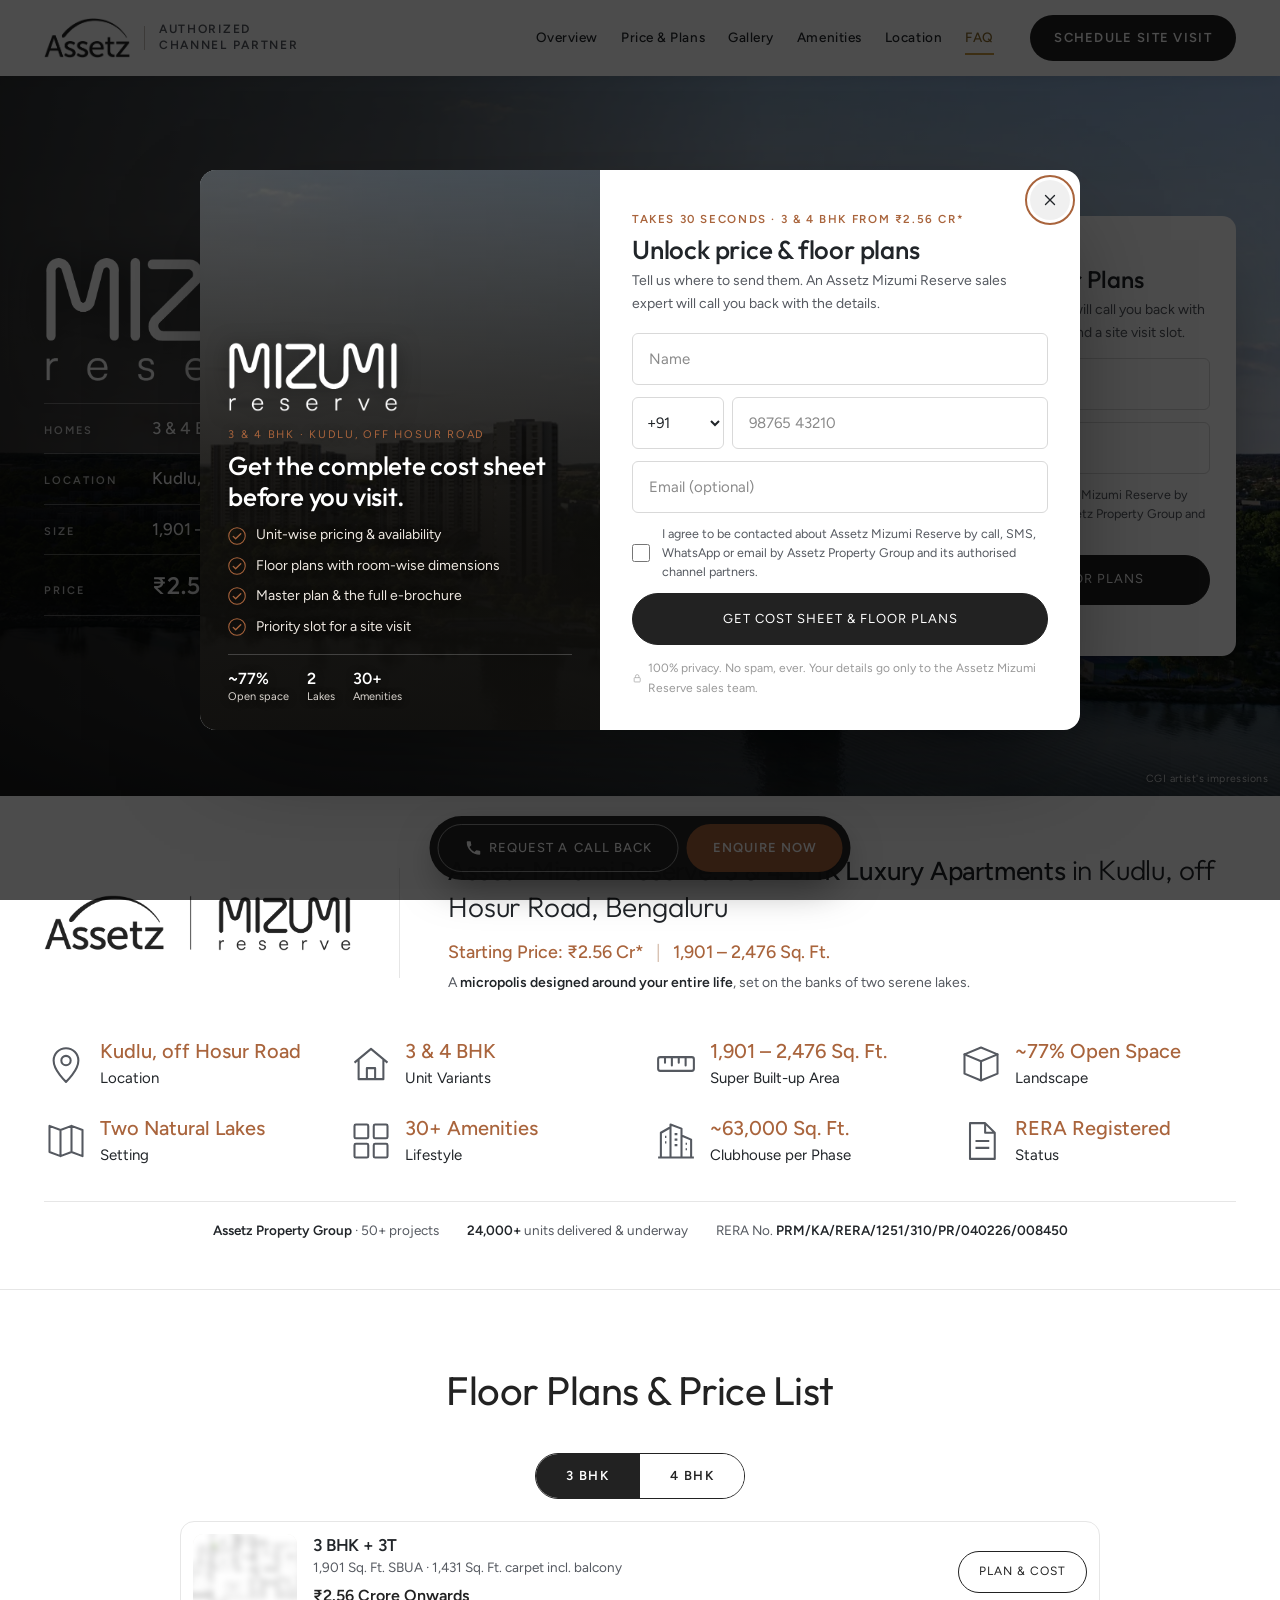
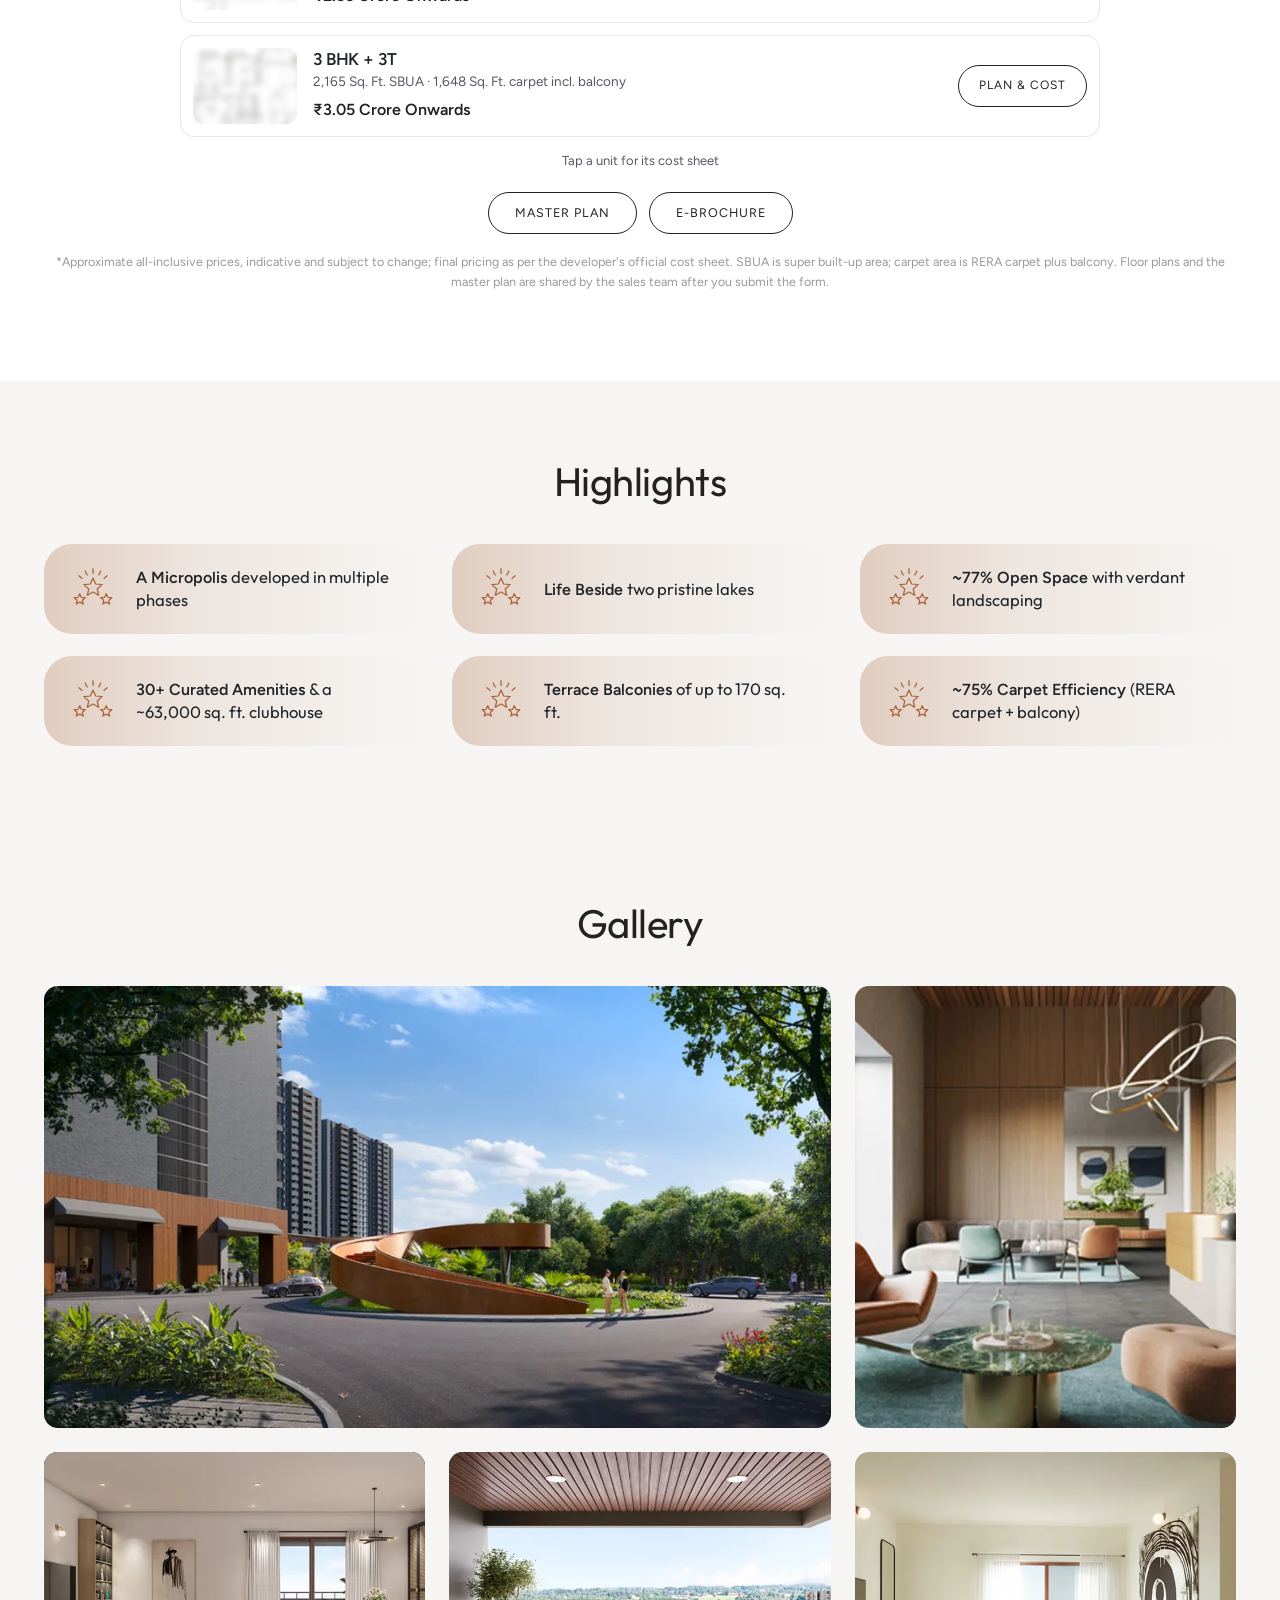
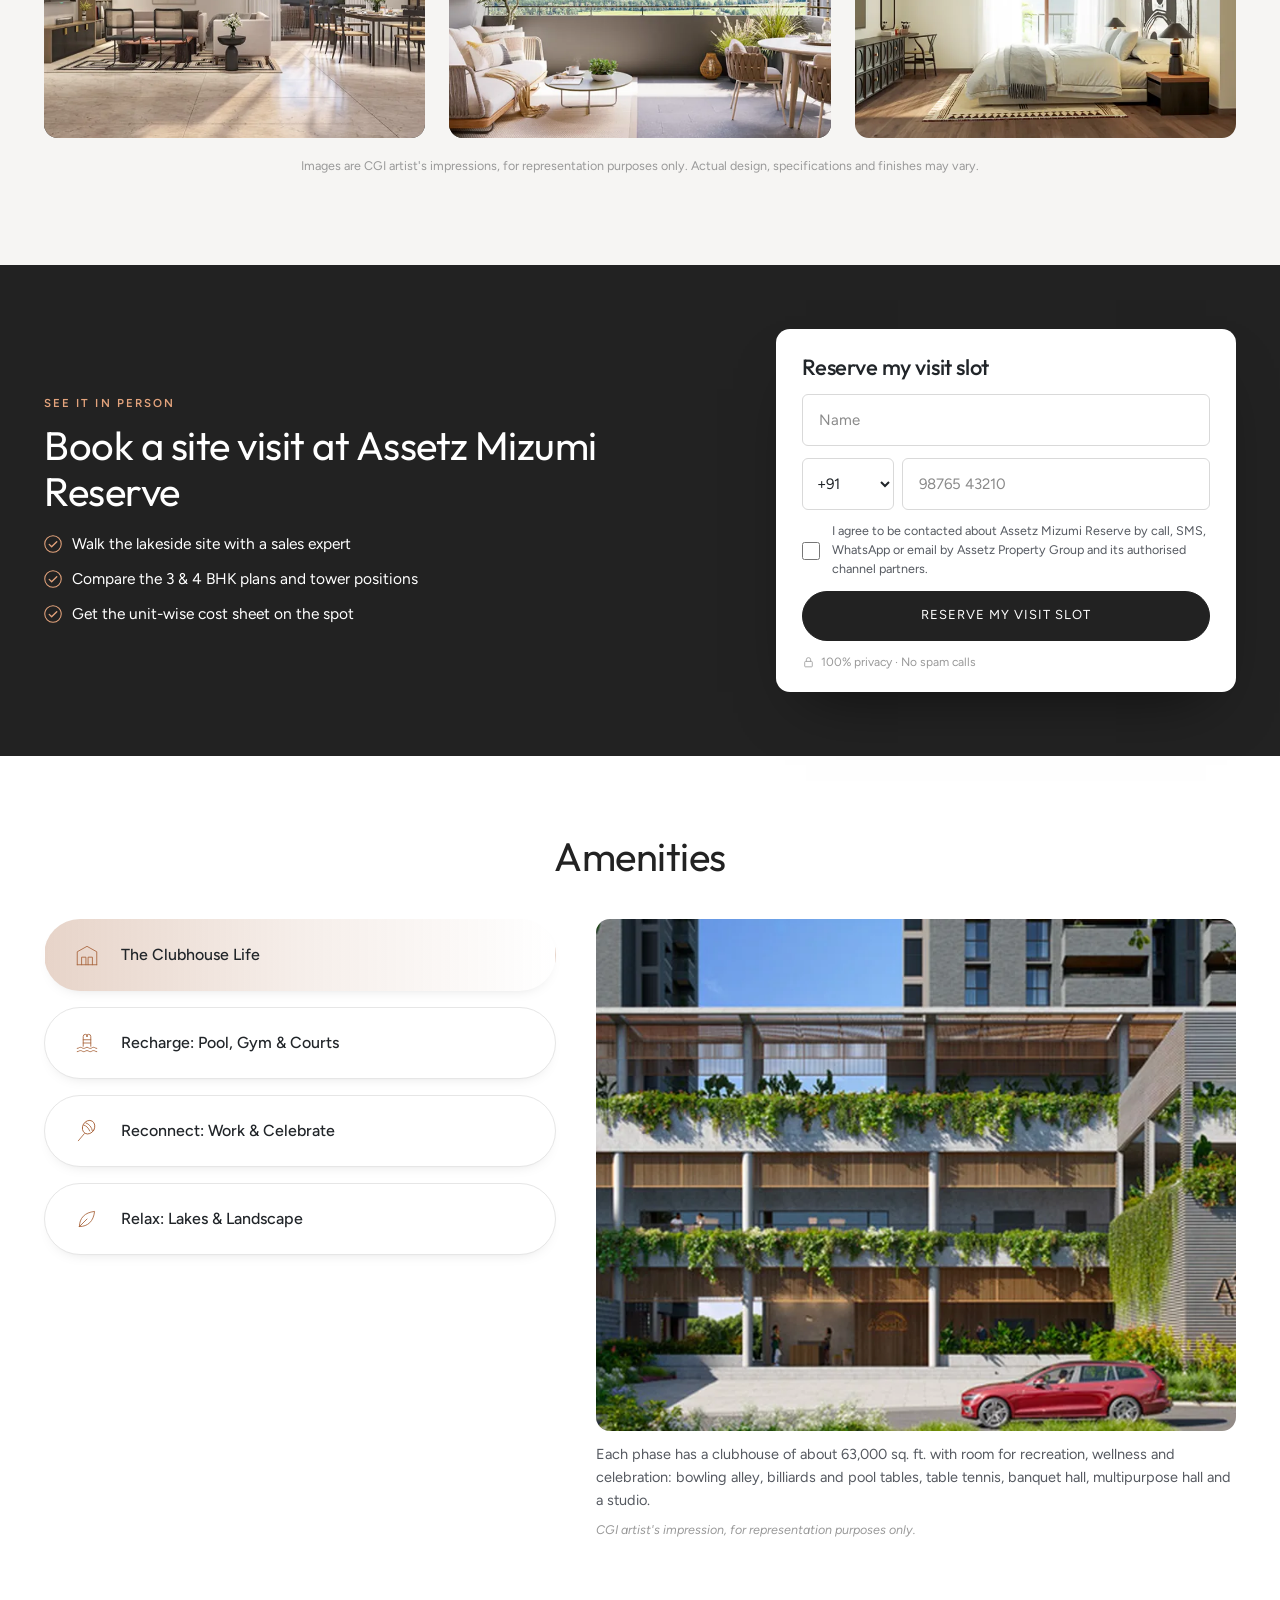
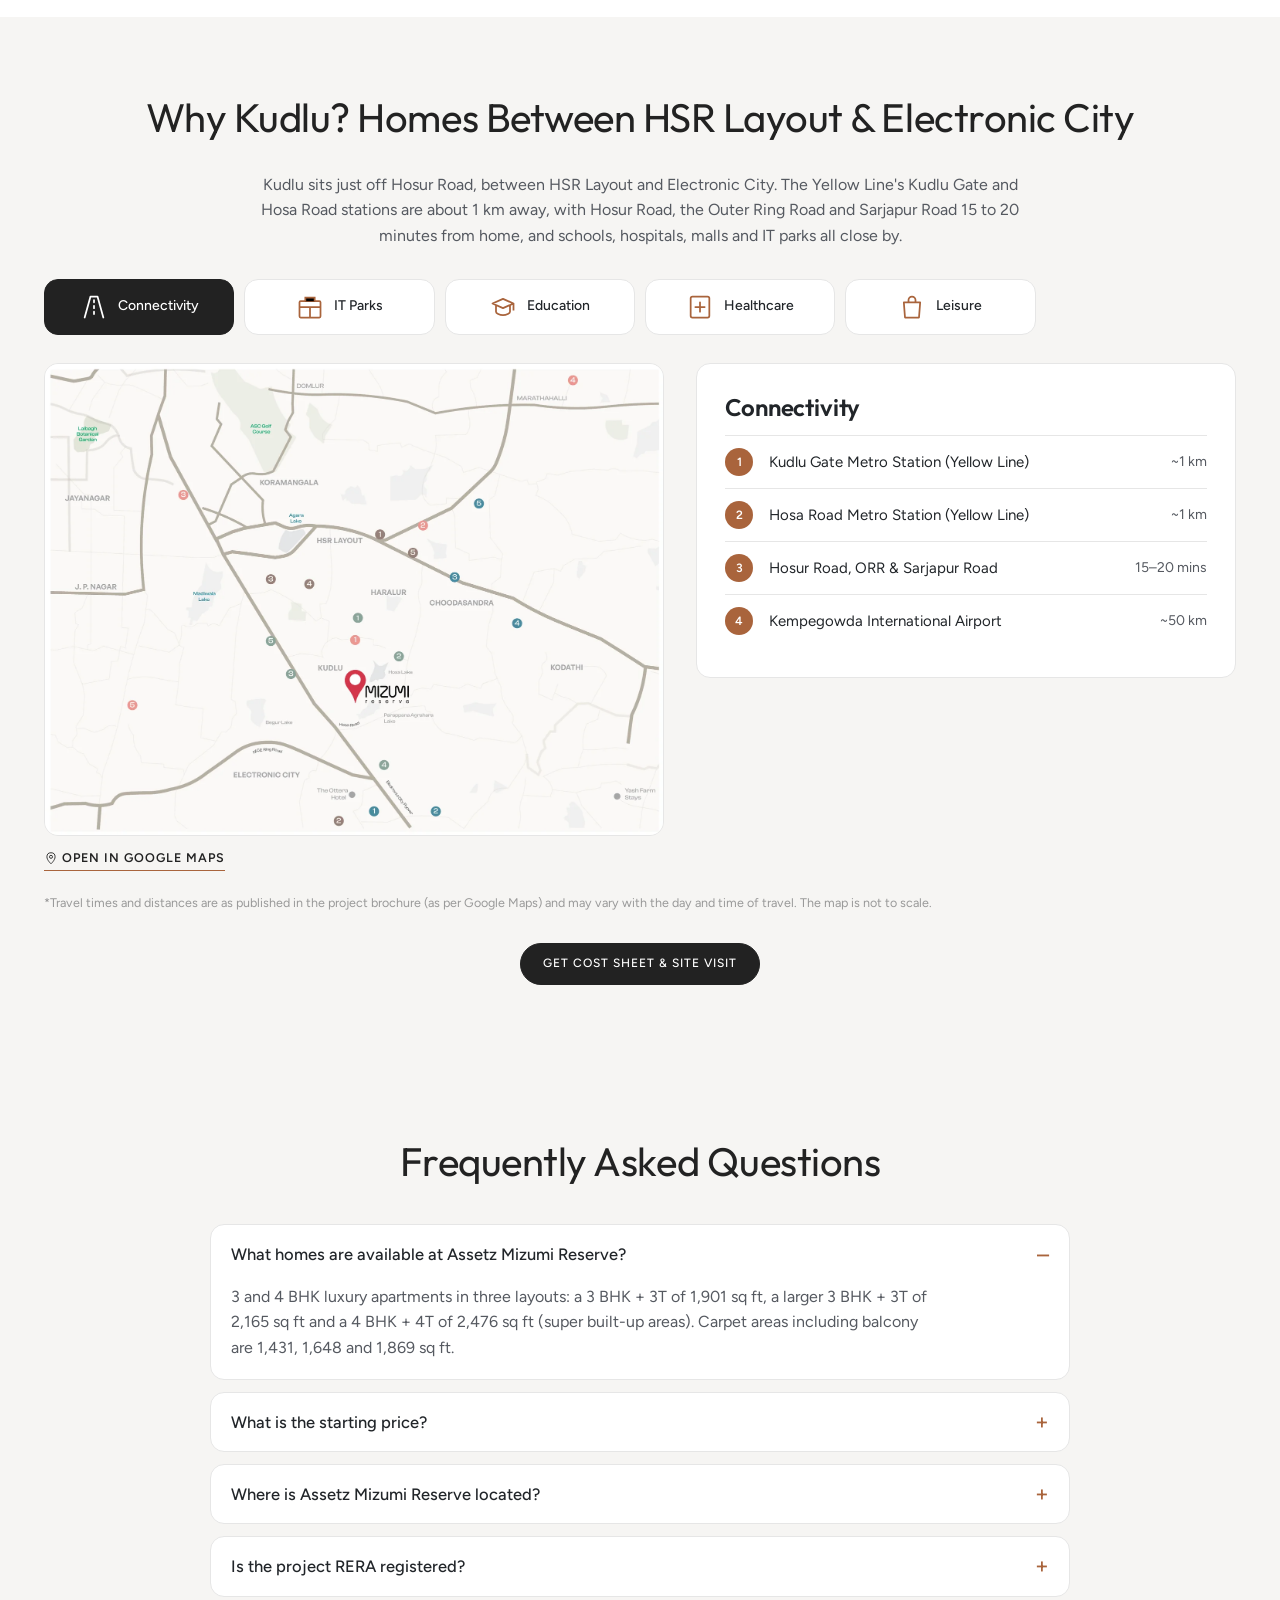
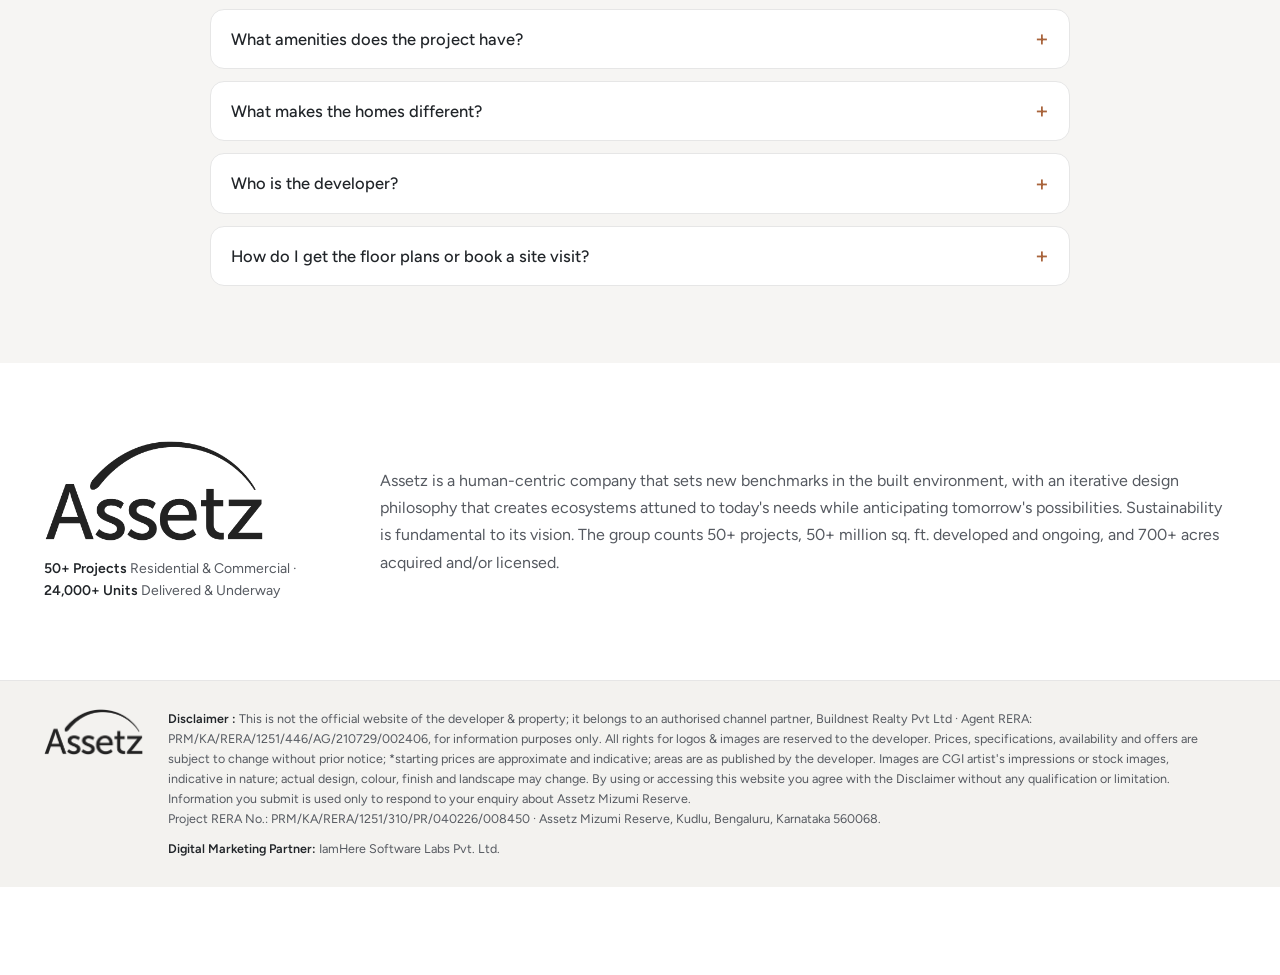
==== index.html @ db81866d "Remove WhatsApp from the sticky bar, keep the floating button Co-Authored-By: Claude Fable 5.2 <nore" ====
<!DOCTYPE html>
<html lang="en-IN">
<head>
<meta charset="utf-8">
<meta name="viewport" content="width=device-width, initial-scale=1">
<title>Assetz Mizumi Reserve - Landing page</title>
<meta name="description" content="Assetz Mizumi Reserve: 3 and 4 BHK luxury apartments (1,901 – 2,476 sq ft) in Kudlu, off Hosur Road, Bengaluru. About 77% open space beside two lakes, 30+ amenities. From ₹2.56 Cr*. RERA registered.">
<meta name="theme-color" content="#222222">
<link rel="icon" type="image/png" sizes="32x32" href="assets/img/favicon-32x32.png">
<link rel="apple-touch-icon" sizes="180x180" href="assets/img/apple-touch-icon.png">
<meta property="og:type" content="website">
<meta property="og:title" content="Assetz Mizumi Reserve, Kudlu — 3 &amp; 4 BHK Luxury Apartments">
<meta property="og:description" content="The Have-It-All Habitat: a micropolis beside two lakes in Kudlu, off Hosur Road, by Assetz. 3 &amp; 4 BHK from ₹2.56 Cr*. RERA registered.">
<meta property="og:image" content="assets/img/hero-1.webp">
<meta name="twitter:card" content="summary_large_image">

<link rel="preconnect" href="https://fonts.googleapis.com">
<link rel="preconnect" href="https://fonts.gstatic.com" crossorigin>
<link href="https://fonts.googleapis.com/css2?family=Outfit:wght@300;400;500;600&family=Figtree:wght@300;400;500;600&display=swap" rel="stylesheet">
<link rel="preload" as="image" href="assets/img/hero-1.webp">
<link rel="preload" as="image" href="assets/img/mizumi-logo-light.webp">
<link rel="stylesheet" href="assets/css/styles.css?v=2">

<script src="assets/js/config.js"></script>
<script>
  window.dataLayer = window.dataLayer || [];
  (function (id) {
    if (!id) return;
    (function(w,d,s,l,i){w[l]=w[l]||[];w[l].push({'gtm.start':new Date().getTime(),event:'gtm.js'});var f=d.getElementsByTagName(s)[0],j=d.createElement(s),dl=l!='dataLayer'?'&l='+l:'';j.async=true;j.src='https://www.googletagmanager.com/gtm.js?id='+i+dl;f.parentNode.insertBefore(j,f);})(window,document,'script','dataLayer',id);
  })(window.MZ_CONFIG && window.MZ_CONFIG.gtmId);
</script>

<script type="application/ld+json">
{
  "@context": "https://schema.org",
  "@type": "Residence",
  "name": "Assetz Mizumi Reserve",
  "description": "3 and 4 BHK luxury apartments by Assetz Property Group beside two lakes in Kudlu, off Hosur Road, Bengaluru.",
  "address": {"@type": "PostalAddress", "streetAddress": "Kudlu", "addressLocality": "Bengaluru", "addressRegion": "Karnataka", "postalCode": "560068", "addressCountry": "IN"}
}
</script>
<script type="application/ld+json">
{"@context": "https://schema.org", "@type": "FAQPage", "mainEntity": [{"@type": "Question", "name": "What homes are available at Assetz Mizumi Reserve?", "acceptedAnswer": {"@type": "Answer", "text": "3 and 4 BHK luxury apartments in three layouts: a 3 BHK + 3T of 1,901 sq ft, a larger 3 BHK + 3T of 2,165 sq ft and a 4 BHK + 4T of 2,476 sq ft (super built-up areas). Carpet areas including balcony are 1,431, 1,648 and 1,869 sq ft."}}, {"@type": "Question", "name": "What is the starting price?", "acceptedAnswer": {"@type": "Answer", "text": "Approximate all-inclusive prices start at ₹2.56 Cr* for the 1,901 sq ft 3 BHK, ₹3.05 Cr* for the 2,165 sq ft 3 BHK and ₹3.57 Cr* for the 2,476 sq ft 4 BHK. Prices are indicative; ask for the cost sheet for the exact cost of a unit."}}, {"@type": "Question", "name": "Where is Assetz Mizumi Reserve located?", "acceptedAnswer": {"@type": "Answer", "text": "In Kudlu, off Hosur Road, Bengaluru 560068. The Kudlu Gate and Hosa Road stations on the Yellow Line are about 1 km away, and Hosur Road, the Outer Ring Road and Sarjapur Road are 15 to 20 minutes from the project."}}, {"@type": "Question", "name": "Is the project RERA registered?", "acceptedAnswer": {"@type": "Answer", "text": "Yes. The RERA registration number is PRM/KA/RERA/1251/310/PR/040226/008450."}}, {"@type": "Question", "name": "What amenities does the project have?", "acceptedAnswer": {"@type": "Answer", "text": "30+ curated amenities, with a clubhouse of about 63,000 sq ft in each phase. They include a swimming pool and kids' pool, gym, yoga room, badminton, squash, tennis, padel and pickleball courts, box cricket, a bowling alley, banquet hall, amphitheatre, work stations, a crèche and a pets' park."}}, {"@type": "Question", "name": "What makes the homes different?", "acceptedAnswer": {"@type": "Answer", "text": "About 75% carpet area efficiency (RERA carpet plus balcony), terrace balconies of up to 170 sq ft, walk-in and tucked-in wardrobes, and a domestic help room with its own entry in the 4 BHK. About 77% of the site is open space, beside two natural lakes."}}, {"@type": "Question", "name": "Who is the developer?", "acceptedAnswer": {"@type": "Answer", "text": "Assetz Property Group, with 50+ residential and commercial projects, 50+ million sq ft developed and ongoing, and 24,000+ units delivered and underway."}}, {"@type": "Question", "name": "How do I get the floor plans or book a site visit?", "acceptedAnswer": {"@type": "Answer", "text": "Submit the form on this page. The sales team will call you back, share the floor plans and cost sheet, and fix a site visit slot that suits you."}}]}
</script>
</head>
<body>
<svg class="sprite" width="0" height="0" aria-hidden="true" focusable="false">
  <symbol id="i-pin" viewBox="0 0 24 24"><path d="M12 22s7-6.4 7-12a7 7 0 1 0-14 0c0 5.6 7 12 7 12z" fill="none" stroke="currentColor" stroke-width="1.5"/><circle cx="12" cy="10" r="2.6" fill="none" stroke="currentColor" stroke-width="1.5"/></symbol>
  <symbol id="i-phone" viewBox="0 0 24 24"><path fill="currentColor" d="M6.6 10.8a15.1 15.1 0 0 0 6.6 6.6l2.2-2.2c.3-.3.7-.4 1-.2 1.1.4 2.3.6 3.6.6.6 0 1 .4 1 1V20c0 .6-.4 1-1 1A17 17 0 0 1 3 4c0-.6.4-1 1-1h3.5c.6 0 1 .4 1 1 0 1.3.2 2.5.6 3.6.1.3 0 .7-.2 1z"/></symbol>
  <symbol id="i-wa" viewBox="0 0 24 24"><path fill="currentColor" d="M12 2a10 10 0 0 0-8.6 15.1L2 22l5-1.3A10 10 0 1 0 12 2zm0 18.2c-1.6 0-3.1-.4-4.4-1.2l-.3-.2-3 .8.8-2.9-.2-.3A8.2 8.2 0 1 1 12 20.2zm4.5-6.1c-.2-.1-1.5-.7-1.7-.8-.2-.1-.4-.1-.6.1l-.8 1c-.1.2-.3.2-.5.1a6.7 6.7 0 0 1-3.3-2.9c-.3-.4.2-.4.7-1.4.1-.2 0-.3 0-.5l-.8-1.8c-.2-.5-.4-.4-.6-.4h-.5c-.2 0-.5.1-.7.3-.2.3-.9.9-.9 2.2s.9 2.5 1 2.7c.1.2 1.8 2.8 4.4 3.9 1.6.7 2.3.8 3.1.6.5-.1 1.5-.6 1.7-1.2.2-.6.2-1.1.2-1.2-.1-.1-.3-.2-.5-.3z"/></symbol>
  <symbol id="i-lock" viewBox="0 0 24 24"><rect x="5" y="10" width="14" height="10" rx="1.5" fill="none" stroke="currentColor" stroke-width="1.5"/><path d="M8 10V7a4 4 0 0 1 8 0v3" fill="none" stroke="currentColor" stroke-width="1.5"/></symbol>
  <symbol id="i-check" viewBox="0 0 24 24"><circle cx="12" cy="12" r="11" fill="none" stroke="currentColor" stroke-width="1.4"/><path d="M7 12.5l3.2 3.2L17 9" fill="none" stroke="currentColor" stroke-width="1.8" stroke-linecap="round" stroke-linejoin="round"/></symbol>
  <symbol id="i-close" viewBox="0 0 24 24"><path d="M6 6l12 12M18 6L6 18" stroke="currentColor" stroke-width="1.8" stroke-linecap="round"/></symbol>
  <symbol id="i-school" viewBox="0 0 24 24"><path d="M3 9l9-4 9 4-9 4z M6 11v5c0 1.5 3 3 6 3s6-1.5 6-3v-5M21 9v6" fill="none" stroke="currentColor" stroke-width="1.5" stroke-linejoin="round"/></symbol>
  <symbol id="i-hospital" viewBox="0 0 24 24"><rect x="4" y="3" width="16" height="18" rx="1.5" fill="none" stroke="currentColor" stroke-width="1.5"/><path d="M12 8v8M8 12h8" stroke="currentColor" stroke-width="1.5" stroke-linecap="round"/></symbol>
  <symbol id="i-office" viewBox="0 0 24 24"><rect x="3" y="7" width="18" height="14" rx="1" fill="none" stroke="currentColor" stroke-width="1.5"/><path d="M8 7V4h8v3M3 12h18M12 12v9" stroke="currentColor" stroke-width="1.5"/></symbol>
  <symbol id="i-leisure" viewBox="0 0 24 24"><path d="M4 20c0-6 3.6-10 8-10s8 4 8 10M12 10V4M9 4h6" fill="none" stroke="currentColor" stroke-width="1.5" stroke-linecap="round" stroke-linejoin="round"/><path d="M4 20h16" stroke="currentColor" stroke-width="1.5" stroke-linecap="round"/></symbol>
  <symbol id="i-bag" viewBox="0 0 24 24"><path d="M5 8h14l-1 13H6z M9 8V6a3 3 0 0 1 6 0v2" fill="none" stroke="currentColor" stroke-width="1.5" stroke-linejoin="round"/></symbol>
  <symbol id="i-road" viewBox="0 0 24 24"><path d="M4 21L9 3h6l5 18M12 6v2M12 11v2M12 16v2" fill="none" stroke="currentColor" stroke-width="1.5" stroke-linecap="round" stroke-linejoin="round"/></symbol>
  <symbol id="i-stars" viewBox="0 0 64 64"><g fill="none" stroke="currentColor" stroke-width="1.6" stroke-linejoin="round" stroke-linecap="round"><path d="M32 18l3.4 7.6 8.3.8-6.3 5.5 1.9 8.1L32 35.8 24.7 40l1.9-8.1-6.3-5.5 8.3-.8z"/><path d="M15 38l2.1 4.6 5 .5-3.8 3.3 1.1 4.9L15 48.8l-4.4 2.5 1.1-4.9-3.8-3.3 5-.5zM49 38l2.1 4.6 5 .5-3.8 3.3 1.1 4.9L49 48.8l-4.4 2.5 1.1-4.9-3.8-3.3 5-.5z"/><path d="M32 6v6M22 9l2.5 5M42 9l-2.5 5M14 15l4 3.5M50 15l-4 3.5"/></g></symbol>
  <!-- key fact icons -->
  <symbol id="f-pin" viewBox="0 0 32 32"><g fill="none" stroke="currentColor" stroke-width="1.5" stroke-linejoin="round"><path d="M16 29s9-8.2 9-15.5a9 9 0 0 0-18 0C7 20.8 16 29 16 29z"/><circle cx="16" cy="13.5" r="3.4"/></g></symbol>
  <symbol id="f-area" viewBox="0 0 32 32"><g fill="none" stroke="currentColor" stroke-width="1.5" stroke-linecap="round" stroke-linejoin="round"><path d="M4 9l12-5 12 5-12 5z"/><path d="M4 9v14l12 5 12-5V9M16 14v14"/></g></symbol>
  <symbol id="f-units" viewBox="0 0 32 32"><g fill="none" stroke="currentColor" stroke-width="1.5" stroke-linejoin="round"><rect x="4" y="4" width="10" height="10" rx="1"/><rect x="18" y="4" width="10" height="10" rx="1"/><rect x="4" y="18" width="10" height="10" rx="1"/><rect x="18" y="18" width="10" height="10" rx="1"/></g></symbol>
  <symbol id="f-tower" viewBox="0 0 32 32"><g fill="none" stroke="currentColor" stroke-width="1.5" stroke-linejoin="round"><path d="M5 28V10l7-4v22M12 28V4l8 3v21M20 28V12l7 3v13M3 28h26"/><path d="M15 11h2M15 15h2M15 19h2M8 13h1M8 17h1M23 18h1M23 22h1"/></g></symbol>
  <symbol id="f-floors" viewBox="0 0 32 32"><g fill="none" stroke="currentColor" stroke-width="1.5" stroke-linejoin="round"><path d="M4 24l12 5 12-5M4 17l12 5 12-5M4 10l12-5 12 5-12 5z"/></g></symbol>
  <symbol id="f-home" viewBox="0 0 32 32"><g fill="none" stroke="currentColor" stroke-width="1.5" stroke-linejoin="round"><path d="M4 15L16 5l12 10M7 13v14h18V13"/><path d="M13 27v-8h6v8"/></g></symbol>
  <symbol id="f-crane" viewBox="0 0 32 32"><g fill="none" stroke="currentColor" stroke-width="1.5" stroke-linejoin="round" stroke-linecap="round"><path d="M9 29V5M5 29h10M9 5h19M9 9l4-4M28 5v6M26 11h4v4h-4z"/><path d="M9 13l4-4M9 17l4-4"/></g></symbol>
  <symbol id="f-key" viewBox="0 0 32 32"><g fill="none" stroke="currentColor" stroke-width="1.5" stroke-linejoin="round" stroke-linecap="round"><circle cx="11" cy="12" r="6"/><path d="M15.5 16.5L28 29M22 23l3-3M25 26l3-3"/></g></symbol>
  <symbol id="f-ruler" viewBox="0 0 32 32"><g fill="none" stroke="currentColor" stroke-width="1.5" stroke-linejoin="round" stroke-linecap="round"><rect x="3" y="11" width="26" height="10" rx="1.5"/><path d="M8 11v4M13 11v6M18 11v4M23 11v6"/></g></symbol>
  <symbol id="f-cal" viewBox="0 0 32 32"><g fill="none" stroke="currentColor" stroke-width="1.5" stroke-linejoin="round"><rect x="4" y="7" width="24" height="21" rx="2"/><path d="M4 13h24M10 4v6M22 4v6"/></g></symbol>
  <symbol id="f-doc" viewBox="0 0 32 32"><g fill="none" stroke="currentColor" stroke-width="1.5" stroke-linejoin="round"><path d="M8 3h11l7 7v19H8z M19 3v7h7"/><path d="M12 16h10M12 21h10"/></g></symbol>
  <symbol id="f-plan" viewBox="0 0 32 32"><g fill="none" stroke="currentColor" stroke-width="1.5" stroke-linejoin="round" stroke-linecap="round"><path d="M4 5l8 3 8-3 8 3v19l-8-3-8 3-8-3z M12 8v19M20 5v19"/></g></symbol>
  <!-- amenity icons -->
  <symbol id="a-pool" viewBox="0 0 48 48"><g fill="none" stroke="currentColor" stroke-width="1.6" stroke-linecap="round"><path d="M17 30V12a4 4 0 0 1 8 0M31 30V12a4 4 0 0 0-8 0M17 18h14M17 24h14"/><path d="M6 34c3 0 3-2 6-2s3 2 6 2 3-2 6-2 3 2 6 2 3-2 6-2 3 2 6 2M6 40c3 0 3-2 6-2s3 2 6 2 3-2 6-2 3 2 6 2 3-2 6-2 3 2 6 2"/></g></symbol>
  <symbol id="a-sport" viewBox="0 0 48 48"><g fill="none" stroke="currentColor" stroke-width="1.6" stroke-linecap="round"><ellipse cx="27" cy="17" rx="11" ry="13" transform="rotate(30 27 17)"/><path d="M19 29L8 42M22 9c6 2 11 8 12 15M18 13c4 1 9 5 11 11"/></g></symbol>
  <symbol id="a-club" viewBox="0 0 48 48"><g fill="none" stroke="currentColor" stroke-width="1.6" stroke-linecap="round" stroke-linejoin="round"><path d="M6 42V18l18-10 18 10v24M6 42h36M14 42V28h8v14M26 42V28h8v14"/></g></symbol>
  <symbol id="a-leaf" viewBox="0 0 48 48"><g fill="none" stroke="currentColor" stroke-width="1.6" stroke-linecap="round" stroke-linejoin="round"><path d="M10 38c0-16 10-26 28-28-2 18-12 28-28 28zm0 0l14-14"/></g></symbol>
  <symbol id="a-kids" viewBox="0 0 48 48"><g fill="none" stroke="currentColor" stroke-width="1.6" stroke-linecap="round" stroke-linejoin="round"><path d="M8 42l6-28h20l6 28M14 14l20 28M34 14L14 42"/><path d="M4 42h40"/></g></symbol>
</svg>
<a class="skip" href="#main">Skip to content</a>

<!-- ============ HEADER ============ -->
<header class="site-header" id="top">
  <div class="wrap header-inner">
    <a class="brand brand-lockup" href="#top" aria-label="Assetz, authorised channel partner, back to top">
      <img class="brand-logo" src="assets/img/assetz-logo.webp" width="794" height="369" alt="Assetz">
      <span class="brand-sep" aria-hidden="true"></span>
      <span class="brand-cp">Authorized<br>Channel Partner</span>
    </a>
    <nav class="site-nav" id="site-nav" aria-label="Page sections">
      <a href="#intro">Overview</a>
      <a href="#pricing">Price &amp; Plans</a>
      <a href="#gallery">Gallery</a>
      <a href="#amenities">Amenities</a>
      <a href="#location">Location</a>
      <a href="#faq">FAQ</a>
    </nav>
    <button class="nav-toggle" type="button" aria-controls="site-nav" aria-expanded="false" aria-label="Open menu"><span></span><span></span><span></span></button>
    <a class="phone-pill js-phone js-needs-phone" href="#" data-cta="header_call" hidden>
      <span class="flag" aria-hidden="true"><i></i><i></i><i></i></span>
      <span>+91 <span class="js-phone-text"></span></span>
    </a>
    <button class="hdr-visit js-open-enquiry" type="button" data-cta="header_site_visit" data-intent="site_visit"><span class="hv-long">Schedule Site Visit</span><span class="hv-short">Book Visit</span></button>
  </div>
</header>

<main id="main">

<!-- ============ BANNER ============ -->
<section class="banner hero" id="hero" aria-label="Assetz Mizumi Reserve">
  <img class="hero-slide" src="assets/img/hero-1.webp" srcset="assets/img/hero-1-900.webp 900w, assets/img/hero-1.webp 1590w" sizes="100vw" width="1590" height="894" alt="Towers of Assetz Mizumi Reserve across the lake, artist's impression" fetchpriority="high">
  <img class="hero-slide" src="assets/img/hero-2.webp" srcset="assets/img/hero-2-900.webp 900w, assets/img/hero-2.webp 1224w" sizes="100vw" width="1224" height="689" alt="Aerial view of the Mizumi Reserve micropolis beside the lakes, artist's impression" loading="lazy">
  <img class="hero-slide" src="assets/img/hero-3.webp" srcset="assets/img/hero-3-900.webp 900w, assets/img/hero-3.webp 1009w" sizes="100vw" width="1009" height="567" alt="Mizumi Reserve towers above the landscaped lakefront, artist's impression" loading="lazy">
  <p class="hero-rep">CGI artist's impressions</p>
  <div class="hero-shade" aria-hidden="true"></div>
  <div class="wrap hero-grid">
    <div class="hero-copy"><div class="hero-mark hero-lockup"><img class="ss-logo ss-logo-hero" src="assets/img/mizumi-logo-light.webp" width="876" height="363" alt="Mizumi Reserve"></div>
      <dl class="ho-rows"><div><dt>Homes</dt><dd>3 &amp; 4 BHK luxury apartments</dd></div><div><dt>Location</dt><dd>Kudlu, off Hosur Road</dd></div><div><dt>Size</dt><dd>1,901 – 2,476 sq. ft.</dd></div><div class="ho-rows-price"><dt>Price</dt><dd>₹2.56 Cr* onwards</dd></div></dl>
    </div>
    <div class="hero-form">
      <p class="hf-tag">Takes 30 seconds</p>
      <p class="form-title">Get Cost Sheet &amp; Floor Plans</p>
      <p class="form-lede">Share your details and a sales expert will call you back with the unit-wise cost sheet, floor plans and a site visit slot.</p>
      <div class="js-form-slot" data-form-id="hero" data-submit-label="Get Cost Sheet &amp; Floor Plans"></div>
      <p class="assure"><svg aria-hidden="true" width="13" height="13"><use href="#i-lock"/></svg> 100% privacy · No spam calls</p>
    </div>
  </div>
</section>

<!-- ============ INTRO + KEY FACTS ============ -->
<section class="intro-band" id="intro" aria-labelledby="hero-title">
  <div class="wrap">
    <div class="intro-top">
      <div class="intro-logo"><img class="ss-logo ss-logo-intro" src="assets/img/mizumi-lockup.webp" width="900" height="165" alt="Assetz Mizumi Reserve logo"></div>
      <div class="intro-text">
        <h1 id="hero-title">Assetz Mizumi Reserve: 3 &amp; 4 BHK Luxury Apartments <em>in Kudlu, off Hosur Road, Bengaluru</em></h1>
        <p class="intro-price">Starting Price: ₹2.56 Cr* <i aria-hidden="true">|</i> 1,901 – 2,476 Sq. Ft.</p>
        <p class="intro-aka">A <strong>micropolis designed around your entire life</strong>, set on the banks of two serene lakes.</p>
      </div>
    </div>
    <ul class="kf-grid">
      <li><svg aria-hidden="true" width="44" height="44"><use href="#f-pin"/></svg><div><strong>Kudlu, off Hosur Road</strong><span>Location</span></div></li>
      <li><svg aria-hidden="true" width="44" height="44"><use href="#f-home"/></svg><div><strong>3 &amp; 4 BHK</strong><span>Unit Variants</span></div></li>
      <li><svg aria-hidden="true" width="44" height="44"><use href="#f-ruler"/></svg><div><strong>1,901 – 2,476 Sq. Ft.</strong><span>Super Built-up Area</span></div></li>
      <li><svg aria-hidden="true" width="44" height="44"><use href="#f-area"/></svg><div><strong>~77% Open Space</strong><span>Landscape</span></div></li>
      <li><svg aria-hidden="true" width="44" height="44"><use href="#f-plan"/></svg><div><strong>Two Natural Lakes</strong><span>Setting</span></div></li>
      <li><svg aria-hidden="true" width="44" height="44"><use href="#f-units"/></svg><div><strong>30+ Amenities</strong><span>Lifestyle</span></div></li>
      <li><svg aria-hidden="true" width="44" height="44"><use href="#f-tower"/></svg><div><strong>~63,000 Sq. Ft.</strong><span>Clubhouse per Phase</span></div></li>
      <li><svg aria-hidden="true" width="44" height="44"><use href="#f-doc"/></svg><div><strong>RERA Registered</strong><span>Status</span></div></li>
    </ul>
    <p class="ss-trust"><span><strong>Assetz Property Group</strong> · 50+ projects</span><span><strong>24,000+</strong> units delivered &amp; underway</span><span>RERA No. <strong>PRM/KA/RERA/1251/310/PR/040226/008450</strong></span></p>
  </div>
</section>

<!-- ============ FLOOR PLANS & PRICE LIST ============ -->
<section class="section pricing" id="pricing" aria-labelledby="pricing-title">
  <div class="wrap">
    <h2 id="pricing-title" class="display center">Floor Plans &amp; Price List</h2>
    <div class="seg" role="tablist" aria-label="Configuration">
      <button class="seg-tab is-active" type="button" role="tab" aria-selected="true" aria-controls="cfg-3bhk" id="tab-3bhk" data-cta="pricing_tab_3bhk">3 BHK</button>
      <button class="seg-tab" type="button" role="tab" aria-selected="false" aria-controls="cfg-4bhk" id="tab-4bhk" data-cta="pricing_tab_4bhk">4 BHK</button>
    </div>
    <div class="cr-list" id="cfg-3bhk" role="tabpanel" aria-labelledby="tab-3bhk">
        <div class="cr">
          <button class="cr-img js-open-enquiry" type="button" data-cta="pricing_3bhk_1901_img" data-intent="floor_plan" data-config="3 BHK + 3T (1,901 Sq. Ft.)" aria-label="Get the 3 BHK + 3T (1,901 Sq. Ft.) floor plan"><img src="assets/img/plan-3bhk-1901.webp" width="1600" height="1200" loading="lazy" decoding="async" alt=""></button>
          <div class="cr-txt"><h3>3 BHK + 3T</h3><p>1,901 Sq. Ft. SBUA · 1,431 Sq. Ft. carpet incl. balcony</p><p class="cr-price amt">₹2.56 Crore Onwards</p></div>
          <button class="btn-outline js-open-enquiry" type="button" data-cta="pricing_3bhk_1901" data-intent="floor_plan" data-config="3 BHK + 3T (1,901 Sq. Ft.)">Plan &amp; Cost</button>
        </div>
        <div class="cr">
          <button class="cr-img js-open-enquiry" type="button" data-cta="pricing_3bhk_2165_img" data-intent="floor_plan" data-config="3 BHK + 3T (2,165 Sq. Ft.)" aria-label="Get the 3 BHK + 3T (2,165 Sq. Ft.) floor plan"><img src="assets/img/plan-3bhk-2165.webp" width="1600" height="1200" loading="lazy" decoding="async" alt=""></button>
          <div class="cr-txt"><h3>3 BHK + 3T</h3><p>2,165 Sq. Ft. SBUA · 1,648 Sq. Ft. carpet incl. balcony</p><p class="cr-price amt">₹3.05 Crore Onwards</p></div>
          <button class="btn-outline js-open-enquiry" type="button" data-cta="pricing_3bhk_2165" data-intent="floor_plan" data-config="3 BHK + 3T (2,165 Sq. Ft.)">Plan &amp; Cost</button>
        </div>
    </div>
    <div class="cr-list" id="cfg-4bhk" role="tabpanel" aria-labelledby="tab-4bhk" hidden>
        <div class="cr">
          <button class="cr-img js-open-enquiry" type="button" data-cta="pricing_4bhk_2476_img" data-intent="floor_plan" data-config="4 BHK + 4T (2,476 Sq. Ft.)" aria-label="Get the 4 BHK + 4T (2,476 Sq. Ft.) floor plan"><img src="assets/img/plan-4bhk-2476.webp" width="1600" height="1200" loading="lazy" decoding="async" alt=""></button>
          <div class="cr-txt"><h3>4 BHK + 4T</h3><p>2,476 Sq. Ft. SBUA · 1,869 Sq. Ft. carpet incl. balcony</p><p class="cr-price amt">₹3.57 Crore Onwards</p></div>
          <button class="btn-outline js-open-enquiry" type="button" data-cta="pricing_4bhk_2476" data-intent="floor_plan" data-config="4 BHK + 4T (2,476 Sq. Ft.)">Plan &amp; Cost</button>
        </div>
    </div>
    <p class="cr-hint">Tap a unit for its cost sheet</p>
    <div class="cr-links">
      <button class="btn-outline js-open-enquiry" type="button" data-cta="pricing_master" data-intent="price">Master Plan</button>
      <button class="btn-outline js-open-enquiry" type="button" data-cta="pricing_brochure" data-intent="brochure">E-Brochure</button>
    </div>
    <p class="fineprint center">*Approximate all-inclusive prices, indicative and subject to change; final pricing as per the developer's official cost sheet. SBUA is super built-up area; carpet area is RERA carpet plus balcony. Floor plans and the master plan are shared by the sales team after you submit the form.</p>
  </div>
</section>

<!-- ============ HIGHLIGHTS ============ -->
<section class="section highlights" id="highlights" aria-labelledby="hl-title">
  <div class="wrap">
    <h2 id="hl-title" class="display center">Highlights</h2>
    <ul class="hl-grid">
      <li><svg aria-hidden="true" width="58" height="58"><use href="#i-stars"/></svg><p><strong>A Micropolis</strong> <em>developed in multiple phases</em></p></li>
      <li><svg aria-hidden="true" width="58" height="58"><use href="#i-stars"/></svg><p><strong>Life Beside</strong> <em>two pristine lakes</em></p></li>
      <li><svg aria-hidden="true" width="58" height="58"><use href="#i-stars"/></svg><p><strong>~77% Open Space</strong> <em>with verdant landscaping</em></p></li>
      <li><svg aria-hidden="true" width="58" height="58"><use href="#i-stars"/></svg><p><strong>30+ Curated Amenities</strong> <em>&amp; a ~63,000 sq. ft. clubhouse</em></p></li>
      <li><svg aria-hidden="true" width="58" height="58"><use href="#i-stars"/></svg><p><strong>Terrace Balconies</strong> <em>of up to 170 sq. ft.</em></p></li>
      <li><svg aria-hidden="true" width="58" height="58"><use href="#i-stars"/></svg><p><strong>~75% Carpet Efficiency</strong> <em>(RERA carpet + balcony)</em></p></li>
    </ul>
  </div>
</section>

<!-- ============ GALLERY ============ -->
<section class="section gallery-sec" id="gallery" aria-labelledby="gallery-title">
  <div class="wrap">
    <h2 id="gallery-title" class="display center">Gallery</h2>
    <div class="g-grid">
      <button class="js-lightbox" type="button" data-full="assets/img/g-entrance.webp" data-caption="Arrival court · CGI artist's impression"><img src="assets/img/g-entrance-900.webp" width="900" height="506" loading="lazy" decoding="async" alt="Arrival court and entrance of Mizumi Reserve, artist's impression"></button>
      <button class="js-lightbox" type="button" data-full="assets/img/g-lobby.webp" data-caption="Tower lobby · CGI artist's impression"><img src="assets/img/g-lobby-900.webp" width="900" height="506" loading="lazy" decoding="async" alt="Tower lobby lounge, artist's impression"></button>
      <button class="js-lightbox" type="button" data-full="assets/img/g-living.webp" data-caption="Living &amp; dining · CGI artist's impression"><img src="assets/img/g-living-900.webp" width="900" height="506" loading="lazy" decoding="async" alt="Living and dining room of an apartment, artist's impression"></button>
      <button class="js-lightbox" type="button" data-full="assets/img/g-balcony.webp" data-caption="Terrace balcony · CGI artist's impression"><img src="assets/img/g-balcony-900.webp" width="900" height="506" loading="lazy" decoding="async" alt="Terrace balcony with seating, artist's impression"></button>
      <button class="js-lightbox" type="button" data-full="assets/img/g-bedroom.webp" data-caption="Master bedroom · CGI artist's impression"><img src="assets/img/g-bedroom-900.webp" width="900" height="506" loading="lazy" decoding="async" alt="Master bedroom, artist's impression"></button>
    </div>
    <p class="fineprint center">Images are CGI artist's impressions, for representation purposes only. Actual design, specifications and finishes may vary.</p>
  </div>
</section>

<!-- ============ SITE VISIT BAND ============ -->
<section class="ss-visit" id="site-visit" aria-labelledby="visit-title">
  <div class="wrap ss-visit-grid">
    <div class="ss-visit-copy">
      <p class="ss-eyebrow">See it in person</p>
      <h2 id="visit-title" class="display">Book a site visit at Assetz Mizumi Reserve</h2>
      <ul class="ss-ticks">
        <li><svg aria-hidden="true" width="18" height="18"><use href="#i-check"/></svg>Walk the lakeside site with a sales expert</li>
        <li><svg aria-hidden="true" width="18" height="18"><use href="#i-check"/></svg>Compare the 3 &amp; 4 BHK plans and tower positions</li>
        <li><svg aria-hidden="true" width="18" height="18"><use href="#i-check"/></svg>Get the unit-wise cost sheet on the spot</li>
      </ul>
    </div>
    <div class="ss-visit-form">
      <p class="form-title">Reserve my visit slot</p>
      <div class="js-form-slot" data-form-id="visit" data-submit-label="Reserve My Visit Slot"></div>
      <p class="assure"><svg aria-hidden="true" width="13" height="13"><use href="#i-lock"/></svg> 100% privacy · No spam calls</p>
    </div>
  </div>
</section>

<!-- ============ AMENITIES ============ -->
<section class="section amenities" id="amenities" aria-labelledby="amenities-title">
  <div class="wrap">
    <h2 id="amenities-title" class="display center">Amenities</h2>
    <div class="am-split">
      <ul class="am-tabs" role="tablist" aria-label="Amenity groups">
        <li><button class="am-tab is-active" type="button" role="tab" aria-selected="true" data-target="am-club"><span class="am-ic"><svg aria-hidden="true" width="26" height="26"><use href="#a-club"/></svg></span>The Clubhouse Life</button></li>
        <li><button class="am-tab" type="button" role="tab" aria-selected="false" data-target="am-recharge"><span class="am-ic"><svg aria-hidden="true" width="26" height="26"><use href="#a-pool"/></svg></span>Recharge: Pool, Gym &amp; Courts</button></li>
        <li><button class="am-tab" type="button" role="tab" aria-selected="false" data-target="am-reconnect"><span class="am-ic"><svg aria-hidden="true" width="26" height="26"><use href="#a-sport"/></svg></span>Reconnect: Work &amp; Celebrate</button></li>
        <li><button class="am-tab" type="button" role="tab" aria-selected="false" data-target="am-relax"><span class="am-ic"><svg aria-hidden="true" width="26" height="26"><use href="#a-leaf"/></svg></span>Relax: Lakes &amp; Landscape</button></li>
      </ul>
      <div class="am-panels">
        <figure class="am-panel is-active" id="am-club" role="tabpanel"><img src="assets/img/amenity-club.webp" width="1200" height="600" loading="lazy" decoding="async" alt="Clubhouse at Mizumi Reserve, artist's impression"><figcaption>Each phase has a clubhouse of about 63,000 sq. ft. with room for recreation, wellness and celebration: bowling alley, billiards and pool tables, table tennis, banquet hall, multipurpose hall and a studio. <span class="am-rep">CGI artist's impression, for representation purposes only.</span></figcaption></figure>
        <figure class="am-panel" id="am-recharge" role="tabpanel" hidden><img src="assets/img/amenity-pool.webp" width="1200" height="600" loading="lazy" decoding="async" alt="Swimming pool deck at the clubhouse, artist's impression"><figcaption>Swimming pool and kids' pool, gym, yoga room, badminton and squash courts, tennis court, padel tennis and pickleball courts, multipurpose court and box cricket. <span class="am-rep">CGI artist's impression, for representation purposes only.</span></figcaption></figure>
        <figure class="am-panel" id="am-reconnect" role="tabpanel" hidden><img src="assets/img/amenity-community.webp" width="1200" height="600" loading="lazy" decoding="async" alt="Community plaza with cafés below the towers, artist's impression"><figcaption>Work stations, outdoor workstations and meeting rooms, a crèche, outdoor party terrace, party lawn and amphitheatre, with retail space, cafés and co-working spaces a minute from home. <span class="am-rep">CGI artist's impression, for representation purposes only.</span></figcaption></figure>
        <figure class="am-panel" id="am-relax" role="tabpanel" hidden><img src="assets/img/amenity-green.webp" width="1200" height="600" loading="lazy" decoding="async" alt="Yoga in a landscaped garden, stock image"><figcaption>About 77% open space beside two natural lakes, with a pets' park, kids' play area, seating alcoves, cards room, board games and space for a library. <span class="am-rep">Stock image, for representation purposes only.</span></figcaption></figure>
      </div>
    </div>
  </div>
</section>

<!-- ============ LOCATION ============ -->
<section class="section location" id="location" aria-labelledby="loc-title">
  <div class="wrap">
    <h2 id="loc-title" class="display center">Why Kudlu? Homes Between HSR Layout &amp; Electronic City</h2>
    <p class="loc-intro">Kudlu sits just off Hosur Road, between HSR Layout and Electronic City. The Yellow Line's Kudlu Gate and Hosa Road stations are about 1 km away, with Hosur Road, the Outer Ring Road and Sarjapur Road 15 to 20 minutes from home, and schools, hospitals, malls and IT parks all close by.</p>
    <ul class="loc-tabs" role="tablist" aria-label="Landmark categories"><li><button class="loc-tab is-active" type="button" role="tab" aria-selected="true" data-target="loc-conn"><svg aria-hidden="true" width="28" height="28"><use href="#i-road"/></svg><span>Connectivity</span></button></li><li><button class="loc-tab" type="button" role="tab" aria-selected="false" data-target="loc-it"><svg aria-hidden="true" width="28" height="28"><use href="#i-office"/></svg><span>IT Parks</span></button></li><li><button class="loc-tab" type="button" role="tab" aria-selected="false" data-target="loc-edu"><svg aria-hidden="true" width="28" height="28"><use href="#i-school"/></svg><span>Education</span></button></li><li><button class="loc-tab" type="button" role="tab" aria-selected="false" data-target="loc-health"><svg aria-hidden="true" width="28" height="28"><use href="#i-hospital"/></svg><span>Healthcare</span></button></li><li><button class="loc-tab" type="button" role="tab" aria-selected="false" data-target="loc-shop"><svg aria-hidden="true" width="28" height="28"><use href="#i-bag"/></svg><span>Leisure</span></button></li></ul>
    <div class="loc-split">
      <figure class="loc-map">
        <button class="js-lightbox" type="button" data-full="assets/img/location-map.webp" data-caption="Location map · Not to scale"><img src="assets/img/location-map.webp" width="1600" height="1219" loading="lazy" decoding="async" alt="Location map showing Mizumi Reserve in Kudlu between HSR Layout and Electronic City"></button>
        <p class="ss-maplink"><a href="https://www.google.com/maps/search/?api=1&amp;query=Assetz+Mizumi+Reserve+Kudlu+Bengaluru" target="_blank" rel="noopener" data-cta="loc_directions"><svg aria-hidden="true" width="14" height="14"><use href="#i-pin"/></svg>&nbsp;Open in Google Maps</a></p>
      </figure>
      <div class="loc-panels"><div class="loc-panel is-active" id="loc-conn" role="tabpanel"><h3>Connectivity</h3><ul class="loc-items"><li><span class="loc-no">1</span><span class="loc-name">Kudlu Gate Metro Station (Yellow Line)</span><span class="loc-time">~1 km</span></li><li><span class="loc-no">2</span><span class="loc-name">Hosa Road Metro Station (Yellow Line)</span><span class="loc-time">~1 km</span></li><li><span class="loc-no">3</span><span class="loc-name">Hosur Road, ORR &amp; Sarjapur Road</span><span class="loc-time">15–20 mins</span></li><li><span class="loc-no">4</span><span class="loc-name">Kempegowda International Airport</span><span class="loc-time">~50 km</span></li></ul></div><div class="loc-panel" id="loc-it" role="tabpanel" hidden><h3>IT Parks</h3><ul class="loc-items"><li><span class="loc-no">1</span><span class="loc-name">Infosys Limited</span><span class="loc-time">14 mins</span></li><li><span class="loc-no">2</span><span class="loc-name">Global Tech Park, Phase 3</span><span class="loc-time">14 mins</span></li><li><span class="loc-no">3</span><span class="loc-name">Wipro Corporate Office</span><span class="loc-time">18 mins</span></li><li><span class="loc-no">4</span><span class="loc-name">RGA Tech Park</span><span class="loc-time">20 mins</span></li><li><span class="loc-no">5</span><span class="loc-name">Embassy Tech Village</span><span class="loc-time">20 mins</span></li></ul></div><div class="loc-panel" id="loc-edu" role="tabpanel" hidden><h3>Education</h3><ul class="loc-items"><li><span class="loc-no">1</span><span class="loc-name">Vibgyor High School</span><span class="loc-time">7 mins</span></li><li><span class="loc-no">2</span><span class="loc-name">National Public School</span><span class="loc-time">9 mins</span></li><li><span class="loc-no">3</span><span class="loc-name">Dayananda Sagar University</span><span class="loc-time">9 mins</span></li><li><span class="loc-no">4</span><span class="loc-name">PES University, Electronic City</span><span class="loc-time">12 mins</span></li><li><span class="loc-no">5</span><span class="loc-name">JSS Public School</span><span class="loc-time">16 mins</span></li></ul></div><div class="loc-panel" id="loc-health" role="tabpanel" hidden><h3>Healthcare</h3><ul class="loc-items"><li><span class="loc-no">1</span><span class="loc-name">Manipal Hospital, Sarjapur</span><span class="loc-time">12 mins</span></li><li><span class="loc-no">2</span><span class="loc-name">Narayana Multispeciality Hospital</span><span class="loc-time">14 mins</span></li><li><span class="loc-no">3</span><span class="loc-name">Vasan Eye Care Hospital</span><span class="loc-time">14 mins</span></li><li><span class="loc-no">4</span><span class="loc-name">Nurturehood Multispeciality Hospital</span><span class="loc-time">15 mins</span></li><li><span class="loc-no">5</span><span class="loc-name">Motherhood Hospital</span><span class="loc-time">15 mins</span></li></ul></div><div class="loc-panel" id="loc-shop" role="tabpanel" hidden><h3>Leisure</h3><ul class="loc-items"><li><span class="loc-no">1</span><span class="loc-name">PNR Felicity Mall</span><span class="loc-time">6 mins</span></li><li><span class="loc-no">2</span><span class="loc-name">Centro, Soulspace Spirit</span><span class="loc-time">18 mins</span></li><li><span class="loc-no">3</span><span class="loc-name">Nexus Mall, Koramangala</span><span class="loc-time">20 mins</span></li><li><span class="loc-no">4</span><span class="loc-name">Royal Meenakshi Mall</span><span class="loc-time">24 mins</span></li><li><span class="loc-no">5</span><span class="loc-name">Brookefield Mall</span><span class="loc-time">26 mins</span></li></ul></div></div>
    </div>
    <p class="fineprint">*Travel times and distances are as published in the project brochure (as per Google Maps) and may vary with the day and time of travel. The map is not to scale.</p>
    <p class="why-cta"><button class="btn js-open-enquiry" type="button" data-cta="location_cta" data-intent="price">Get Cost Sheet &amp; Site Visit</button></p>
  </div>
</section>

<!-- ============ FAQ ============ -->
<section class="section ss-faq" id="faq" aria-labelledby="faq-title">
  <div class="wrap">
    <h2 id="faq-title" class="display center">Frequently Asked Questions</h2>
    <div class="ss-faq-list">
      <details open><summary>What homes are available at Assetz Mizumi Reserve?</summary><p>3 and 4 BHK luxury apartments in three layouts: a 3 BHK + 3T of 1,901 sq ft, a larger 3 BHK + 3T of 2,165 sq ft and a 4 BHK + 4T of 2,476 sq ft (super built-up areas). Carpet areas including balcony are 1,431, 1,648 and 1,869 sq ft.</p></details>
      <details><summary>What is the starting price?</summary><p>Approximate all-inclusive prices start at ₹2.56 Cr* for the 1,901 sq ft 3 BHK, ₹3.05 Cr* for the 2,165 sq ft 3 BHK and ₹3.57 Cr* for the 2,476 sq ft 4 BHK. Prices are indicative; ask for the cost sheet for the exact cost of a unit.</p></details>
      <details><summary>Where is Assetz Mizumi Reserve located?</summary><p>In Kudlu, off Hosur Road, Bengaluru 560068. The Kudlu Gate and Hosa Road stations on the Yellow Line are about 1 km away, and Hosur Road, the Outer Ring Road and Sarjapur Road are 15 to 20 minutes from the project.</p></details>
      <details><summary>Is the project RERA registered?</summary><p>Yes. The RERA registration number is PRM/KA/RERA/1251/310/PR/040226/008450.</p></details>
      <details><summary>What amenities does the project have?</summary><p>30+ curated amenities, with a clubhouse of about 63,000 sq ft in each phase. They include a swimming pool and kids' pool, gym, yoga room, badminton, squash, tennis, padel and pickleball courts, box cricket, a bowling alley, banquet hall, amphitheatre, work stations, a crèche and a pets' park.</p></details>
      <details><summary>What makes the homes different?</summary><p>About 75% carpet area efficiency (RERA carpet plus balcony), terrace balconies of up to 170 sq ft, walk-in and tucked-in wardrobes, and a domestic help room with its own entry in the 4 BHK. About 77% of the site is open space, beside two natural lakes.</p></details>
      <details><summary>Who is the developer?</summary><p>Assetz Property Group, with 50+ residential and commercial projects, 50+ million sq ft developed and ongoing, and 24,000+ units delivered and underway.</p></details>
      <details><summary>How do I get the floor plans or book a site visit?</summary><p>Submit the form on this page. The sales team will call you back, share the floor plans and cost sheet, and fix a site visit slot that suits you.</p></details>
    </div>
  </div>
</section>

<!-- ============ ABOUT DEVELOPER ============ -->
<section class="section about" id="about" aria-label="About Assetz">
  <div class="wrap about-grid">
    <div class="about-logo"><img class="about-plogo" src="assets/img/assetz-logo.webp" width="794" height="369" alt="Assetz" loading="lazy" decoding="async"><p><strong>50+ Projects</strong> Residential &amp; Commercial · <strong>24,000+ Units</strong> Delivered &amp; Underway</p></div>
    <div class="about-text">
      <p>Assetz is a human-centric company that sets new benchmarks in the built environment, with an iterative design philosophy that creates ecosystems attuned to today's needs while anticipating tomorrow's possibilities. Sustainability is fundamental to its vision. The group counts 50+ projects, 50+ million sq. ft. developed and ongoing, and 700+ acres acquired and/or licensed.</p>
    </div>
  </div>
</section>

</main>

<!-- ============ FOOTER ============ -->
<footer class="site-footer">
  <div class="wrap foot-grid">
    <img class="foot-mark foot-plogo" src="assets/img/assetz-logo.webp" width="794" height="369" alt="Assetz" loading="lazy" decoding="async">
    <div class="foot-text">
      <p class="disclaimer"><strong>Disclaimer :</strong> This is not the official website of the developer &amp; property; it belongs to an authorised channel partner, Buildnest Realty Pvt Ltd<span class="js-agent-rera"></span>, for information purposes only. All rights for logos &amp; images are reserved to the developer. Prices, specifications, availability and offers are subject to change without prior notice; *starting prices are approximate and indicative; areas are as published by the developer. Images are CGI artist's impressions or stock images, indicative in nature; actual design, colour, finish and landscape may change. By using or accessing this website you agree with the Disclaimer without any qualification or limitation. Information you submit is used only to respond to your enquiry about Assetz Mizumi Reserve.</p>
      <p class="disclaimer">Project RERA No.: PRM/KA/RERA/1251/310/PR/040226/008450 · Assetz Mizumi Reserve, Kudlu, Bengaluru, Karnataka 560068.</p>
      <p class="disclaimer foot-credits"><strong>Digital Marketing Partner:</strong> IamHere Software Labs Pvt. Ltd.</p>
    </div>
  </div>
</footer>

<!-- Side tab: Enquire Now -->
<button class="side-tab js-open-enquiry" type="button" data-cta="side_tab" aria-label="Enquire now"><span>Enquire Now</span></button>

<!-- Floating WhatsApp (shown only when configured) -->
<a class="wa-float js-whatsapp" href="#" target="_blank" rel="noopener" data-cta="float_whatsapp" aria-label="Chat on WhatsApp" hidden><svg aria-hidden="true" width="28" height="28"><use href="#i-wa"/></svg></a>

<!-- Sticky action bar (all devices) -->
<nav class="action-bar" aria-label="Quick actions">
  <a class="js-phone js-needs-phone" href="#" data-cta="sticky_call" hidden><svg aria-hidden="true" width="18" height="18"><use href="#i-phone"/></svg>Call Now</a>
  <button class="js-open-enquiry ab-callback js-no-phone" type="button" data-cta="sticky_callback" data-intent="callback"><svg aria-hidden="true" width="18" height="18"><use href="#i-phone"/></svg><span class="ab-long">Request a</span>Call Back</button>
  <button class="js-open-enquiry ab-enquire" type="button" data-cta="sticky_enquire" data-intent="general">Enquire Now</button>
</nav>

<!-- Enquiry popup: offer panel + form -->
<dialog class="modal" id="enquiry-modal" aria-labelledby="modal-title">
  <button class="modal-close" type="button" aria-label="Close" data-close><svg aria-hidden="true" width="18" height="18"><use href="#i-close"/></svg></button>
  <div class="modal-grid">
    <aside class="modal-offer">
      <img class="modal-photo" src="assets/img/cover-900.webp" width="900" height="506" alt="" decoding="async">
      <div class="modal-offer-inner">
        <div class="modal-lockup"><img class="ss-logo ss-logo-modal" src="assets/img/mizumi-logo-light.webp" width="876" height="363" alt="Mizumi Reserve" loading="lazy" decoding="async"></div>
        <p class="modal-eyebrow">3 &amp; 4 BHK · Kudlu, off Hosur Road</p>
        <h3>Get the complete cost sheet before you visit.</h3>
        <ul class="modal-perks">
          <li><svg aria-hidden="true" width="18" height="18"><use href="#i-check"/></svg>Unit-wise pricing &amp; availability</li>
          <li><svg aria-hidden="true" width="18" height="18"><use href="#i-check"/></svg>Floor plans with room-wise dimensions</li>
          <li><svg aria-hidden="true" width="18" height="18"><use href="#i-check"/></svg>Master plan &amp; the full e-brochure</li>
          <li><svg aria-hidden="true" width="18" height="18"><use href="#i-check"/></svg>Priority slot for a site visit</li>
        </ul>
        <ul class="modal-trust">
          <li><strong>~77%</strong>Open space</li>
          <li><strong>2</strong>Lakes</li>
          <li><strong>30+</strong>Amenities</li>
        </ul>
      </div>
    </aside>
    <div class="modal-inner">
      <p class="modal-tag">Takes 30 seconds · 3 &amp; 4 BHK from ₹2.56 Cr*</p>
      <h2 id="modal-title" class="form-title js-modal-title">Unlock price &amp; floor plans</h2>
      <p class="form-lede js-modal-lede">Tell us where to send them. An Assetz Mizumi Reserve sales expert will call you back with the details.</p>
      <div class="js-form-slot" data-form-id="modal"></div>
      <p class="assure"><svg aria-hidden="true" width="13" height="13"><use href="#i-lock"/></svg> 100% privacy. No spam, ever. Your details go only to the Assetz Mizumi Reserve sales team.</p>
    </div>
  </div>
</dialog>

<!-- Image lightbox -->
<dialog class="lightbox" id="lightbox" aria-label="Image viewer">
  <button class="modal-close" type="button" aria-label="Close" data-close><svg aria-hidden="true" width="18" height="18"><use href="#i-close"/></svg></button>
  <button class="lb-nav lb-prev" type="button" aria-label="Previous image">&#8249;</button>
  <figure><img src="" alt=""><figcaption></figcaption></figure>
  <button class="lb-nav lb-next" type="button" aria-label="Next image">&#8250;</button>
</dialog>

<template id="lead-form-tpl">
  <form class="lead-form" novalidate>
    <div class="field">
      <label for="tpl-name" class="sr-only">Name</label>
      <input id="tpl-name" name="name" type="text" autocomplete="name" required minlength="2" maxlength="80" placeholder="Name">
      <p class="err" id="tpl-name-err" aria-live="polite"></p>
    </div>
    <div class="field">
      <label for="tpl-phone" class="sr-only">Mobile number</label>
      <div class="phone-row">
        <select name="cc" aria-label="Country code">
          <option value="+91" selected>+91</option>
          <option value="+971">+971</option>
          <option value="+966">+966</option>
          <option value="+974">+974</option>
          <option value="+965">+965</option>
          <option value="+968">+968</option>
          <option value="+973">+973</option>
          <option value="+1">+1</option>
          <option value="+44">+44</option>
          <option value="+65">+65</option>
          <option value="+61">+61</option>
        </select>
        <input id="tpl-phone" name="phone" type="tel" inputmode="numeric" autocomplete="tel-national" required maxlength="15" placeholder="98765 43210">
      </div>
      <p class="err" id="tpl-phone-err" aria-live="polite"></p>
    </div>
    <div class="field">
      <label for="tpl-email" class="sr-only">Email</label>
      <input id="tpl-email" name="email" type="email" inputmode="email" autocomplete="email" maxlength="120" placeholder="Email (optional)">
      <p class="err" id="tpl-email-err" aria-live="polite"></p>
    </div>
    <div class="hp" aria-hidden="true">
      <label for="tpl-company">Company</label>
      <input id="tpl-company" name="company" type="text" tabindex="-1" autocomplete="off">
    </div>
    <label class="consent">
      <input type="checkbox" name="consent" required>
      <span class="consent-text">I agree to be contacted about Assetz Mizumi Reserve by call, SMS, WhatsApp or email by <span class="js-consent-entity"></span>.</span>
    </label>
    <p class="err" id="tpl-consent-err" aria-live="polite"></p>
    <button class="btn-outline btn-submit" type="submit">Submit</button>
    <p class="form-status" role="status" aria-live="polite"></p>
  </form>
</template>

<noscript><p class="noscript">The enquiry form needs JavaScript.</p></noscript>

<script>
/* Call buttons show only once a number is set in config.js; until then "Get a Call Back" opens the form. */
(function () {
  var has = !!(window.MZ_CONFIG && window.MZ_CONFIG.phoneE164);
  document.querySelectorAll(".js-needs-phone").forEach(function (el) { el.hidden = !has; });
  document.querySelectorAll(".js-no-phone").forEach(function (el) { el.hidden = has; });
})();
</script>
<script>
/* 3 BHK / 4 BHK tabs in the price section */
(function () {
  var tabs = document.querySelectorAll(".seg-tab");
  tabs.forEach(function (t) {
    t.addEventListener("click", function () {
      tabs.forEach(function (o) {
        var on = o === t;
        o.classList.toggle("is-active", on); o.setAttribute("aria-selected", on ? "true" : "false");
        var p = document.getElementById(o.getAttribute("aria-controls")); if (p) p.hidden = !on;
      });
    });
  });
})();
</script>
<script src="assets/js/main.js" defer></script>

<script>
/* Channel-partner agent RERA in the disclaimer, once set in config.js. */
(function () {
  var r = window.MZ_CONFIG && window.MZ_CONFIG.agentRera;
  document.querySelectorAll(".js-agent-rera").forEach(function (el) { if (r) el.textContent = " (Agent RERA: " + r + ")"; });
})();
</script>
</body>
</html>
---- assets/css/styles.css ----
/* Assetz Mizumi Reserve (Kudlu, off Hosur Road) — landing page styles, on the Niwa & Neo template.
   Brand block near the end of this file applies the brochure palette (charcoal + copper).
   Accent changed from terracotta to Prestige bronze-gold. Original template notes: */
/* Assetz Niwa & Neo — landing page styles.
   Format, fonts and colours follow the Sobha Sanctuary (dubai-sales-team.com) template:
   serif display headings (Chronicle Display → Source Serif 4), grotesque body (Ringside → Figtree),
   text #212529, grey #999, beige accent #c7a386, navy badge #064a69, dark pill buttons #222, #f9f9f9 bands. */
:root {
  --ink: #212529;
  --grey: #999999;
  --grey-2: #555960;
  --beige: #9a7440;            /* Prestige bronze-gold accent */
  --beige-soft: rgba(154, 116, 64, .30);
  --beige-faint: rgba(154, 116, 64, .16);
  --navy: #1f3a33;
  --dark: #222222;
  --band: #f9f9f9;
  --band-2: #f8f7f7;
  --white: #ffffff;
  --line: #e6e6e6;
  --serif: "Source Serif 4", "Chronicle Display", Georgia, "Times New Roman", serif;
  --sans: "Figtree", "Ringside", system-ui, -apple-system, "Segoe UI", sans-serif;
  --wrap: 1296px;
  --gutter: clamp(16px, 4vw, 44px);
  --header-h: 76px;
  --radius: 14px;
  --pill: 50px;
  color-scheme: light;
}
*, *::before, *::after { box-sizing: border-box; }
[hidden] { display: none !important; }
html { scroll-behavior: smooth; scroll-padding-top: calc(var(--header-h) + 12px); -webkit-text-size-adjust: 100%; font-synthesis-weight: none; }
body { margin: 0; font-family: var(--sans); font-weight: 400; font-size: 16px; line-height: 1.6; color: var(--ink); background: var(--white); overflow-x: hidden; }
img { max-width: 100%; height: auto; display: block; }
a { color: inherit; }
button { font: inherit; color: inherit; cursor: pointer; }
h1, h2, h3 { margin: 0; font-weight: 500; line-height: 1.15; }
p { margin: 0 0 1em; }
.sprite { position: absolute; width: 0; height: 0; overflow: hidden; }
.sr-only { position: absolute; width: 1px; height: 1px; overflow: hidden; clip: rect(0 0 0 0); }
.skip { position: absolute; left: -999px; top: 8px; background: var(--white); padding: 8px 14px; z-index: 100; }
.skip:focus { left: 8px; }
a:focus-visible, button:focus-visible, [tabindex]:focus-visible { outline: 2px solid var(--beige); outline-offset: 3px; }
.wrap { width: 100%; max-width: var(--wrap); margin: 0 auto; padding: 0 var(--gutter); }
.center { text-align: center; }
.section { padding: clamp(48px, 6vw, 80px) 0; }
.display { font-family: var(--serif); font-weight: 600; font-size: clamp(32px, 3.4vw, 40px); line-height: 1.15; color: var(--ink); margin-bottom: clamp(26px, 3.5vw, 40px); }
.fineprint { font-size: 12.5px; color: var(--grey); margin-top: 18px; line-height: 1.6; }

/* ---------- buttons (Sobha: dark pill, 12px, letter-spaced caps; outline pill 14px) ---------- */
.btn { white-space: nowrap; display: inline-flex; align-items: center; justify-content: center; gap: 8px; min-height: 42px; padding: 0 22px; border: 1px solid var(--dark); border-radius: var(--pill); background: var(--dark); color: #fff; font-size: 12px; font-weight: 500; letter-spacing: 1px; text-transform: uppercase; text-decoration: none; transition: background-color .2s, transform .2s, box-shadow .2s; }
.btn:hover { background: #000; transform: translateY(-1px); box-shadow: 0 10px 20px -12px rgba(0,0,0,.5); }
.btn[disabled] { opacity: .65; cursor: progress; }
.btn-outline { display: inline-flex; align-items: center; justify-content: center; min-height: 46px; padding: 0 26px; border: 1px solid #000; border-radius: var(--pill); background: transparent; color: #000; font-size: 14px; font-weight: 400; letter-spacing: 1px; text-transform: uppercase; transition: background-color .2s, color .2s; }
.btn-outline:hover { background: var(--dark); color: #fff; border-color: var(--dark); }

/* ---------- header (white, logo left, phone pill right) ---------- */
.site-header { position: sticky; top: 0; z-index: 40; background: var(--white); box-shadow: 0 2px 12px rgba(0,0,0,.06); }
.header-inner { height: var(--header-h); display: flex; align-items: center; justify-content: space-between; gap: 16px; }
.brand { display: inline-flex; align-items: center; min-height: 44px; }
.brand img { height: 38px; width: auto; max-width: none; }
.phone-pill { display: inline-flex; align-items: center; gap: 10px; min-height: 44px; padding: 0 18px; border: 1px solid var(--ink); border-radius: var(--pill); font-size: 16px; font-weight: 500; text-decoration: none; letter-spacing: .01em; transition: background-color .2s, color .2s; }
.phone-pill:hover { background: var(--dark); color: #fff; border-color: var(--dark); }
.flag { display: inline-flex; flex-direction: column; width: 22px; height: 15px; border-radius: 2px; overflow: hidden; box-shadow: 0 0 0 1px rgba(0,0,0,.08); }
.flag i { flex: 1; display: block; }
.flag i:nth-child(1) { background: #ff9933; } .flag i:nth-child(2) { background: #fff; } .flag i:nth-child(3) { background: #138808; }
@media (max-width: 480px) { .brand img { height: 30px; } .phone-pill { font-size: 14px; padding: 0 12px; } }

/* ---------- banner ---------- */
.banner { background: var(--dark); }
.banner > img { width: 100%; height: clamp(260px, 56vw, 720px); object-fit: cover; object-position: 50% 42%; }

/* ---------- intro + key facts ---------- */
.intro-band { background: var(--white); padding: clamp(32px, 4.5vw, 56px) 0 clamp(28px, 4vw, 48px); border-bottom: 1px solid var(--line); }
.intro-top { display: grid; gap: 22px; align-items: center; justify-items: center; text-align: center; }
.intro-logo img { width: 190px; height: auto; }
.intro-text h1 { font-family: var(--sans); font-weight: 500; font-size: clamp(22px, 2.2vw, 26px); line-height: 1.3; color: var(--ink); }
.intro-text h1 em { font-family: var(--serif); font-style: italic; font-weight: 300; font-size: 1.08em; color: var(--ink); }
.intro-price { margin: 12px 0 0; font-size: clamp(15px, 1.4vw, 18px); font-weight: 500; color: var(--beige); }
.intro-price i { font-style: normal; margin: 0 8px; color: #dccaa8; }
@media (min-width: 900px) {
  .intro-top { grid-template-columns: auto auto 1fr; gap: 0; text-align: left; justify-items: stretch; }
  .intro-top::before { content: ""; grid-column: 2; grid-row: 1; width: 1px; height: 110px; background: var(--line); margin: 0 48px; }
  .intro-logo { grid-column: 1; grid-row: 1; justify-self: center; }
  .intro-text { grid-column: 3; grid-row: 1; }
}
.kf-grid { list-style: none; margin: clamp(28px, 4vw, 44px) 0 0; padding: 0; display: grid; grid-template-columns: repeat(2, minmax(0, 1fr)); gap: 22px 16px; }
.kf-grid li { display: flex; align-items: center; gap: 12px; min-width: 0; }
.kf-grid svg { flex: 0 0 auto; width: 36px; height: 36px; color: var(--grey-2); }
.kf-grid strong { display: block; font-weight: 500; font-size: 16px; line-height: 1.25; color: var(--beige); }
.kf-grid span { display: block; margin-top: 2px; font-size: 13.5px; color: var(--ink); }
@media (min-width: 900px) {
  .kf-grid { grid-template-columns: repeat(4, 1fr); gap: 26px 28px; }
  .kf-grid svg { width: 44px; height: 44px; }
  .kf-grid strong { font-size: 20px; }
  .kf-grid span { font-size: 15px; }
}

/* ---------- highlights (beige gradient pills, radius 28px) ---------- */
.highlights { background: var(--band); }
.hl-grid { list-style: none; margin: 0; padding: 0; display: grid; grid-template-columns: 1fr; gap: 16px; }
.hl-grid li { display: flex; align-items: center; gap: 18px; min-height: 90px; padding: 18px 24px; border-radius: 28px; background: linear-gradient(90deg, var(--beige-soft) 0%, var(--beige-faint) 41%, rgba(185,104,78,0) 100%); }
.hl-grid svg { flex: 0 0 auto; width: 50px; height: 50px; color: var(--beige); }
.hl-grid p { margin: 0; font-size: 16px; line-height: 1.35; color: var(--ink); }
.hl-grid strong { font-weight: 600; }
.hl-grid em { font-family: var(--serif); font-style: italic; font-weight: 400; font-size: 1.04em; }
@media (min-width: 700px) { .hl-grid { grid-template-columns: repeat(2, 1fr); gap: 20px 24px; } }
@media (min-width: 1100px) { .hl-grid { grid-template-columns: repeat(3, 1fr); gap: 22px 32px; } }

/* ---------- unit cards ---------- */
.units { background: var(--white); }
.unit-grid { display: grid; grid-template-columns: 1fr; gap: 24px; }
.unit-card { background: var(--band); border-radius: var(--radius); overflow: hidden; display: flex; flex-direction: column; }
.unit-media { position: relative; aspect-ratio: 4 / 3; background: var(--dark); }
.unit-media img { width: 100%; height: 100%; object-fit: cover; }
.unit-media::after { content: ""; position: absolute; inset: 0; background: linear-gradient(0deg, rgba(0,0,0,.72) 0%, rgba(0,0,0,.1) 55%, transparent 100%); }
.unit-badge { position: absolute; top: 14px; right: 14px; z-index: 1; background: var(--navy); color: #fff; font-size: 12px; font-weight: 500; letter-spacing: .04em; text-transform: uppercase; padding: 7px 14px; border-radius: var(--pill); }
.unit-title { position: absolute; left: 0; right: 0; bottom: 0; z-index: 1; padding: 16px 18px; color: #fff; }
.unit-title h3 { font-family: var(--serif); font-weight: 600; font-size: 20px; letter-spacing: .02em; text-transform: uppercase; }
.unit-title p { margin: 4px 0 0; font-size: 15px; font-weight: 500; }
.unit-facts { list-style: none; margin: 0; padding: 18px 18px 8px; display: grid; gap: 12px; }
.unit-facts li { display: flex; align-items: center; gap: 10px; font-size: 15px; color: var(--ink); }
.unit-facts svg { flex: 0 0 auto; color: var(--ink); }
.unit-card .btn { margin: 10px 18px 20px; align-self: flex-start; }
@media (min-width: 700px) { .unit-grid { grid-template-columns: repeat(2, 1fr); } }
@media (min-width: 1000px) { .unit-grid { grid-template-columns: repeat(3, 1fr); } }

/* ---------- gallery (3 x 2 rounded grid) ---------- */
.gallery-sec { background: var(--band); }
.g-grid { display: grid; grid-template-columns: 1fr; gap: 20px; }
.g-grid button { display: block; width: 100%; padding: 0; border: 0; border-radius: var(--radius); overflow: hidden; background: var(--dark); cursor: zoom-in; }
.g-grid img { width: 100%; aspect-ratio: 4 / 3; object-fit: cover; transition: transform .7s ease; }
.g-grid button:hover img { transform: scale(1.04); }
@media (min-width: 700px) { .g-grid { grid-template-columns: repeat(2, 1fr); } }
@media (min-width: 1000px) { .g-grid { grid-template-columns: repeat(3, 1fr); gap: 24px; } }

/* ---------- amenities (tab pills left, image right) ---------- */
.amenities { background: var(--white); }
.am-split { display: grid; gap: 28px; align-items: start; }
.am-tabs { list-style: none; margin: 0; padding: 0; display: grid; gap: 16px; }
.am-tab { display: flex; align-items: center; gap: 14px; width: 100%; min-height: 72px; padding: 0 22px; border: 1px solid var(--line); border-radius: var(--pill); background: var(--white); text-align: left; font-size: 16px; font-weight: 500; color: var(--ink); box-shadow: 0 6px 16px -12px rgba(0,0,0,.25); transition: background .25s, border-color .25s; }
.am-tab:hover { border-color: var(--beige); }
.am-tab.is-active { border-color: transparent; background: linear-gradient(90deg, var(--beige-soft) 0%, var(--beige-faint) 50%, rgba(185,104,78,0) 100%), var(--white); }
.am-ic { flex: 0 0 auto; width: 40px; height: 40px; display: grid; place-items: center; color: var(--beige); }
.am-panels { position: relative; }
.am-panel { margin: 0; }
.am-panel img { width: 100%; aspect-ratio: 4 / 3; object-fit: cover; border-radius: var(--radius); }
.am-panel figcaption { margin-top: 12px; font-size: 14.5px; color: var(--grey-2); }
@media (min-width: 900px) { .am-split { grid-template-columns: 1fr 1.25fr; gap: 40px; } .am-panel img { aspect-ratio: 4 / 3.2; } }

/* ---------- floor plans & price list ---------- */
.pricing { background: var(--band); }
.fp-grid { display: grid; grid-template-columns: 1fr; gap: 32px; }
.fp-card { min-width: 0; display: flex; flex-direction: column; }
.fp-img { position: relative; display: block; width: 100%; aspect-ratio: 16 / 9.5; padding: 0; border: 0; border-radius: var(--radius); background: #f5ece8; overflow: hidden; cursor: pointer; }
.fp-img img { width: 100%; height: 100%; object-fit: cover; object-position: 50% 40%; filter: blur(5px); opacity: .85; transform: scale(1.1); transition: filter .4s; }
.fp-img:hover img { filter: blur(3px); }
.fp-pill { position: absolute; left: 50%; top: 50%; transform: translate(-50%, -50%); background: var(--beige); color: #fff; padding: 12px 26px; border-radius: var(--pill); font-size: 14px; font-weight: 400; letter-spacing: .14em; text-transform: uppercase; white-space: nowrap; }
.fp-info { margin: 22px 0 18px; padding: 0 4px; }
.fp-info div { margin-bottom: 12px; }
.fp-info dt { font-size: 14px; letter-spacing: .04em; text-transform: uppercase; color: var(--ink); }
.fp-info dd { margin: 3px 0 0; font-size: 15px; font-weight: 600; letter-spacing: .02em; text-transform: uppercase; color: var(--ink); }
.fp-card .btn-outline { margin-top: auto; width: 100%; }
@media (min-width: 700px) { .fp-grid { grid-template-columns: repeat(2, 1fr); gap: 36px 28px; } }
@media (min-width: 1000px) { .fp-grid { grid-template-columns: repeat(3, 1fr); gap: 32px; } }

/* ---------- about developer ---------- */
.about { background: var(--white); }
.about-grid { display: grid; gap: 28px; align-items: center; }
.about-logo img { width: 220px; height: auto; }
.about-logo p { margin: 16px 0 0; font-size: 14px; color: var(--grey-2); }
.about-logo strong { color: var(--ink); font-weight: 600; }
.about-text p { font-size: 16px; color: var(--grey-2); line-height: 1.7; }
.about-text p:last-child { margin-bottom: 0; }
@media (min-width: 900px) { .about-grid { grid-template-columns: 280px 1fr; gap: 56px; } }

/* ---------- enquiry section ---------- */
.contact { background: var(--white); border-top: 1px solid var(--line); }
.contact-grid { display: grid; gap: 32px; }
.eyebrow { margin: 0 0 6px; font-size: 16px; letter-spacing: .14em; text-transform: uppercase; color: var(--grey-2); }
.contact .display { margin-bottom: 14px; }
.contact-sub { color: var(--grey-2); max-width: 44ch; }
.form-label { margin: 0 0 20px; padding-bottom: 10px; font-size: 14px; font-weight: 600; letter-spacing: .08em; text-transform: uppercase; color: var(--ink); border-bottom: 1px solid var(--line); position: relative; }
.form-label::after { content: ""; position: absolute; left: 0; bottom: -1px; width: 110px; height: 2px; background: var(--beige); }
@media (min-width: 900px) { .contact-grid { grid-template-columns: 1fr 1.1fr; gap: 64px; align-items: start; } }

/* ---------- footer ---------- */
.site-footer { background: var(--band-2); color: var(--grey-2); padding: 28px 0 calc(96px + env(safe-area-inset-bottom)); font-size: 13px; border-top: 1px solid var(--line); }
.foot-grid { display: grid; gap: 18px; align-items: start; }
.foot-mark { width: 84px; height: auto; }
.foot-partner { margin: 0 0 8px; font-size: 13.5px; color: var(--ink); }
.disclaimer { margin: 0; font-size: 12.5px; line-height: 1.6; color: var(--grey-2); }
.disclaimer strong { color: var(--ink); font-weight: 600; }
.disclaimer a { color: var(--ink); }
.foot-links { display: flex; gap: 14px; font-size: 13.5px; }
.foot-links a { color: var(--ink); text-decoration: none; }
.foot-links a:hover { text-decoration: underline; }
@media (min-width: 900px) { .foot-grid { grid-template-columns: 100px 1fr auto; gap: 24px; } .site-footer { padding-bottom: 28px; } }

/* ---------- side tab, WhatsApp float, sticky bar ---------- */
.side-tab { display: none; position: fixed; right: 0; top: 40%; z-index: 44; width: 48px; height: 160px; padding: 0; border: 0; border-radius: 10px 0 0 10px; background: var(--dark); color: #fff; transition: background-color .2s; }
.side-tab span { display: block; transform: rotate(-90deg); white-space: nowrap; font-size: 12px; font-weight: 500; letter-spacing: 2px; text-transform: uppercase; }
.side-tab:hover { background: #000; }
@media (min-width: 900px) { .side-tab { display: grid; place-items: center; } }
.wa-float { position: fixed; left: 20px; bottom: 92px; z-index: 44; width: 52px; height: 52px; border-radius: 50%; display: grid; place-items: center; background: #25d366; color: #fff; box-shadow: 0 10px 24px -8px rgba(0,0,0,.5); }
@media (min-width: 900px) { .wa-float { bottom: 28px; left: 24px; } }
.action-bar { position: fixed; z-index: 45; left: 0; right: 0; bottom: 0; display: flex; gap: 8px; padding: 10px 12px calc(10px + env(safe-area-inset-bottom)); background: rgba(34,34,34,.97); transform: translateY(110%); transition: transform .25s ease; }
.action-bar.is-visible { transform: none; }
.action-bar > * { flex: 1 1 0; min-height: 46px; display: inline-flex; align-items: center; justify-content: center; gap: 6px; border-radius: var(--pill); font-weight: 500; font-size: 13px; letter-spacing: 1px; text-transform: uppercase; text-decoration: none; }
.action-bar a { color: #fff; border: 1px solid rgba(255,255,255,.4); }
.action-bar .mb-wa { color: #fff; background: #25d366; border-color: #25d366; }
.action-bar button { flex-grow: 1.4; border: 0; background: #fff; color: var(--dark); }
@media (min-width: 900px) { .action-bar { display: none; } }

/* ---------- forms (Sobha: light bordered fields, placeholder labels, outline Submit pill) ---------- */
.form-title { font-family: var(--serif); font-weight: 600; font-size: 28px; line-height: 1.15; margin-bottom: 6px; }
.form-lede { font-size: 14px; color: var(--grey-2); margin-bottom: 18px; }
.lead-form { display: grid; gap: 14px; }
.field { margin: 0; padding: 0; border: 0; min-width: 0; }
.field legend { display: block; font-size: 13px; font-weight: 500; margin-bottom: 8px; color: var(--ink); padding: 0; }
.opt { font-weight: 400; color: var(--grey); }
.lead-form input[type=text], .lead-form input[type=tel], .lead-form input[type=email], .lead-form select { width: 100%; height: 52px; padding: 0 16px; border: 1px solid #d9d9d9; border-radius: 6px; background: #fff; font: inherit; font-size: 15px; color: var(--ink); }
.lead-form input::placeholder { color: #8a8a8a; }
.lead-form input:focus, .lead-form select:focus { outline: none; border-color: var(--beige); box-shadow: 0 0 0 3px rgba(185,104,78,.25); }
.lead-form input[aria-invalid="true"] { border-color: #b3261e; }
.phone-row { display: grid; grid-template-columns: 92px 1fr; gap: 8px; }
.phone-row select { padding: 0 10px; }
.chips { display: flex; flex-wrap: wrap; gap: 8px; }
.chips legend { width: 100%; }
.chips label { position: relative; margin: 0; }
.chips input { position: absolute; opacity: 0; inset: 0; margin: 0; cursor: pointer; }
.chips label span { display: inline-flex; align-items: center; min-height: 42px; padding: 0 16px; border: 1px solid #d9d9d9; border-radius: var(--pill); font-size: 13.5px; background: #fff; transition: background-color .15s, border-color .15s, color .15s; }
.chips label input:checked + span { background: var(--dark); color: #fff; border-color: var(--dark); }
.chips input:focus-visible + span { outline: 2px solid var(--beige); outline-offset: 2px; }
.consent { display: grid; grid-template-columns: 20px 1fr; gap: 10px; align-items: center; font-size: 12.5px; color: var(--grey-2); line-height: 1.5; min-height: 44px; }
.consent input { width: 18px; height: 18px; margin: 0; accent-color: var(--dark); }
.err { margin: 4px 0 0; font-size: 12.5px; color: #b3261e; }
.err:empty { display: none; }
.form-status { margin: 0; font-size: 13.5px; }
.form-status:empty { display: none; }
.form-status.is-error { color: #8c1d18; background: #fbeceb; padding: 10px 12px; border-radius: 6px; }
.form-status a { font-weight: 600; }
.hp { position: absolute !important; left: -9999px; width: 1px; height: 1px; overflow: hidden; }
.btn-submit { justify-self: start; min-width: 140px; }
.form-success { text-align: left; padding: 6px 0; }
.form-success h4 { font-family: var(--serif); font-size: 24px; font-weight: 600; margin: 0 0 8px; }
.form-success p { font-size: 14px; color: var(--grey-2); }
.form-success .tick { width: 44px; height: 44px; border-radius: 50%; background: var(--beige); display: grid; place-items: center; margin-bottom: 14px; color: #fff; }
.form-success .btn-dark { display: inline-flex; align-items: center; min-height: 42px; padding: 0 22px; border-radius: var(--pill); background: var(--dark); color: #fff; border: 0; font-size: 12px; letter-spacing: 1px; text-transform: uppercase; }

/* ---------- modal + lightbox ---------- */
dialog { border: 0; padding: 0; }
dialog::backdrop { background: rgba(0, 0, 0, .7); }
.modal { width: min(480px, calc(100% - 24px)); max-height: calc(100svh - 24px); border-radius: 14px; background: var(--white); color: var(--ink); overflow: auto; box-shadow: 0 40px 100px -30px rgba(0,0,0,.6); }
.modal[open] { animation: pop .3s ease; }
@keyframes pop { from { opacity: 0; transform: translateY(12px) scale(.98); } to { opacity: 1; transform: none; } }
.modal-inner { padding: 30px 26px 24px; }
.modal-logo { width: 120px; height: auto; margin: 0 auto 18px; }
.modal-inner .form-title, .modal-inner .form-lede { text-align: center; }
.assure { display: flex; align-items: center; justify-content: center; gap: 6px; margin: 14px 0 0; font-size: 12px; color: var(--grey); }
.modal .btn-submit { justify-self: stretch; width: 100%; background: var(--dark); color: #fff; border-color: var(--dark); font-size: 13px; }
.modal-close { position: absolute; top: 10px; right: 10px; width: 40px; height: 40px; border: 0; border-radius: 50%; background: rgba(0,0,0,.06); color: var(--ink); display: grid; place-items: center; z-index: 3; }
.modal-close:hover { background: rgba(0,0,0,.12); }
.lightbox { width: 100vw; height: 100svh; max-width: none; max-height: none; background: rgba(15, 15, 15, .96); color: #fff; }
.lightbox[open] { display: grid; place-items: center; }
.lightbox figure { margin: 0; max-width: min(1400px, 94vw); }
.lightbox img { max-height: 82svh; width: auto; margin: 0 auto; background: #fff; }
.lightbox figcaption { color: #cfc8c1; text-align: center; margin-top: 10px; font-size: 14px; }
.lightbox .modal-close { background: rgba(255,255,255,.12); color: #fff; }
.lb-nav { position: absolute; top: 50%; transform: translateY(-50%); width: 48px; height: 64px; background: rgba(255,255,255,.08); border: 0; color: #fff; font-size: 36px; }
.lb-prev { left: 8px; }
.lb-next { right: 8px; }
.noscript { position: fixed; bottom: 0; left: 0; right: 0; background: #f6e6df; padding: 12px; text-align: center; margin: 0; z-index: 99; }
section[id] { scroll-margin-top: calc(var(--header-h) + 8px); }
html:not(.ss-editing) [data-edit]:empty { display: none; }
.review-mode [data-review] { outline: 2px dashed #d97706; outline-offset: 4px; }
@media (prefers-reduced-motion: reduce) { html { scroll-behavior: auto; } *, *::before, *::after { transition: none !important; animation: none !important; } }
.unit-media { overflow: hidden; }
.unit-media img { position: absolute; inset: 0; }
.unit-media img[height="3845"] { object-position: 50% 70%; }
#am-relax img { object-position: 50% 78%; }
/* Section order: Highlights (grey) → Floor plans (white) → Gallery (grey) → Amenities (white) → Location */
.pricing { background: var(--white); }

/* ---------- location (assetzproperty.com/niwaandneo: category tabs + numbered map + landmark lists) ---------- */
.location { background: var(--band); color: var(--ink); }
.loc-intro { max-width: 760px; margin: -8px auto 30px; text-align: center; color: var(--grey-2); font-size: 16px; }
.loc-tabs { list-style: none; margin: 0 0 28px; padding: 0; display: grid; grid-template-columns: repeat(3, 1fr); gap: 10px; }
.loc-tab { width: 100%; min-height: 64px; display: flex; flex-direction: column; align-items: center; justify-content: center; gap: 6px; padding: 10px 8px; border: 1px solid var(--line); border-radius: var(--radius); background: var(--white); font-size: 13px; font-weight: 500; color: var(--ink); transition: background .25s, border-color .25s, color .25s; }
.loc-tab svg { color: var(--beige); }
.loc-tab:hover { border-color: var(--beige); }
.loc-tab.is-active { background: var(--dark); border-color: var(--dark); color: #fff; }
.loc-tab.is-active svg { color: #fff; }
.loc-split { display: grid; gap: 24px; align-items: start; }
.loc-map { margin: 0; }
.loc-map button { display: block; width: 100%; padding: 0; border: 1px solid var(--line); border-radius: var(--radius); background: #fff; overflow: hidden; cursor: zoom-in; }
.loc-map img { width: 100%; height: auto; }
.loc-panels { background: var(--white); border: 1px solid var(--line); border-radius: var(--radius); padding: 24px 22px; }
.loc-panel h3 { font-family: var(--serif); font-weight: 600; font-size: 24px; margin-bottom: 14px; }
.loc-items { list-style: none; margin: 0; padding: 0; }
.loc-items li { display: grid; grid-template-columns: 32px 1fr auto; align-items: center; gap: 12px; padding: 12px 0; border-top: 1px solid var(--line); font-size: 15px; }
.loc-no { width: 28px; height: 28px; border-radius: 50%; background: var(--beige); color: #fff; font-size: 12px; font-weight: 600; display: grid; place-items: center; }
.loc-name { color: var(--ink); }
.loc-time { color: var(--grey-2); white-space: nowrap; font-size: 14px; }
.location .fineprint { margin-top: 22px; }
@media (min-width: 700px) { .loc-tabs { grid-template-columns: repeat(6, 1fr); } .loc-tab { flex-direction: row; gap: 10px; min-height: 56px; font-size: 14px; } }
@media (min-width: 900px) { .loc-split { grid-template-columns: 1.15fr 1fr; gap: 32px; } .loc-panels { padding: 30px 28px; } }

/* ---------- conversion popup ---------- */
.modal { width: min(880px, calc(100% - 24px)); border-radius: 16px; overflow: hidden auto; }
.modal-grid { display: grid; grid-template-columns: 1fr; }
.modal-offer { position: relative; min-height: 190px; background: var(--dark); color: #fff; overflow: hidden; }
.modal-photo { position: absolute; inset: 0; width: 100%; height: 100%; object-fit: cover; object-position: 50% 20%; }
.modal-offer-inner { position: relative; z-index: 1; height: 100%; display: flex; flex-direction: column; justify-content: flex-end; padding: 22px 22px 20px; background: linear-gradient(180deg, rgba(10,10,10,.25) 0%, rgba(10,10,10,.6) 45%, rgba(10,10,10,.92) 100%); }
.modal-offer .modal-logo { width: 96px; margin: 0 0 12px; }
.modal-eyebrow { margin: 0 0 6px; font-size: 11px; letter-spacing: .16em; text-transform: uppercase; color: var(--beige); }
.modal-offer h3 { font-family: var(--serif); font-weight: 600; font-size: 22px; line-height: 1.2; margin-bottom: 12px; }
.modal-perks, .modal-trust { list-style: none; margin: 0; padding: 0; }
.modal-perks { display: none; gap: 8px; }
.modal-perks li { display: flex; align-items: center; gap: 10px; font-size: 14px; color: #eee8e1; }
.modal-perks svg { flex: 0 0 auto; color: var(--beige); }
.modal-trust { display: flex; gap: 18px; margin-top: 16px; padding-top: 14px; border-top: 1px solid rgba(255,255,255,.2); }
.modal-trust li { font-size: 11px; line-height: 1.3; color: #d9d4ce; }
.modal-trust strong { display: block; font-size: 16px; font-weight: 600; color: #fff; }
.modal-inner { padding: 24px 22px 20px; }
.modal-tag { margin: 0 0 6px; font-size: 11.5px; font-weight: 600; letter-spacing: .14em; text-transform: uppercase; color: var(--beige); }
.modal-inner .form-title, .modal-inner .form-lede { text-align: left; }
.modal-inner .form-title { font-size: 26px; }
.modal .btn-submit { min-height: 52px; font-size: 13px; }
.modal .assure { justify-content: flex-start; text-align: left; }
.modal .lead-form { gap: 12px; }
@media (min-width: 860px) {
  .modal-grid { grid-template-columns: 400px 1fr; min-height: 560px; }
  .modal-offer { min-height: 0; }
  .modal-offer-inner { padding: 30px 28px 26px; }
  .modal-perks { display: grid; }
  .modal-offer h3 { font-size: 26px; }
  .modal-inner { padding: 34px 32px 26px; display: flex; flex-direction: column; justify-content: center; }
  .modal-close { background: rgba(0,0,0,.06); }
}

/* ---------- thank-you page ---------- */
.ty { background: var(--band); min-height: calc(100vh - var(--header-h)); display: grid; place-items: start center; padding: clamp(40px, 6vw, 80px) 0; }
.ty-card { background: var(--white); border-radius: 16px; box-shadow: 0 30px 60px -40px rgba(0,0,0,.35); max-width: 760px; width: 100%; padding: clamp(28px, 5vw, 56px); text-align: center; }
.ty-tick { width: 64px; height: 64px; border-radius: 50%; background: var(--beige); color: #fff; display: grid; place-items: center; margin: 0 auto 18px; }
.ty-card .display { margin-bottom: 10px; }
.ty-lede { font-size: 17px; color: var(--grey-2); max-width: 52ch; margin: 0 auto 26px; }
.ty-steps { list-style: none; margin: 0 auto 30px; padding: 0; display: grid; gap: 12px; text-align: left; max-width: 520px; }
.ty-steps li { display: grid; grid-template-columns: 32px 1fr; gap: 12px; align-items: start; font-size: 15px; color: var(--ink); }
.ty-steps .no { width: 28px; height: 28px; border-radius: 50%; background: var(--dark); color: #fff; font-size: 12px; font-weight: 600; display: grid; place-items: center; margin-top: 1px; }
.ty-actions { display: flex; flex-wrap: wrap; justify-content: center; gap: 12px; margin-bottom: 8px; }
.ty-actions .btn, .ty-actions .btn-outline { min-height: 48px; }
.ty-plans { margin-top: 36px; padding-top: 28px; border-top: 1px solid var(--line); text-align: left; }
.ty-plans h2 { font-family: var(--serif); font-weight: 600; font-size: 24px; margin-bottom: 6px; text-align: center; }
.ty-plans > p { text-align: center; color: var(--grey-2); font-size: 14.5px; margin-bottom: 18px; }
.ty-grid { display: grid; grid-template-columns: 1fr; gap: 16px; }
.ty-grid figure { margin: 0; background: var(--band); border-radius: var(--radius); overflow: hidden; }
.ty-grid button { display: block; width: 100%; padding: 0; border: 0; background: #fff; cursor: zoom-in; }
.ty-grid figcaption { padding: 10px 14px 12px; font-size: 13.5px; color: var(--ink); }
.ty-grid figcaption strong { display: block; font-weight: 600; }
.ty-back { display: inline-block; margin-top: 24px; font-size: 14px; color: var(--grey-2); }
@media (min-width: 700px) { .ty-grid { grid-template-columns: repeat(3, 1fr); } }

/* side tab: vertical text via writing-mode (robust), close buttons always clickable */
.side-tab { width: 46px; height: auto; padding: 22px 0; }
.side-tab span { transform: none; writing-mode: vertical-rl; transform: rotate(180deg); display: inline-block; line-height: 1; }
.modal-close, .modal-close * { pointer-events: auto; }
.modal-close svg { pointer-events: none; }

/* ---------- hero lead form ---------- */
.hero { position: relative; isolation: isolate; }
.hero > img { height: clamp(420px, 60vw, 760px); }
.hero-shade { position: absolute; inset: 0; z-index: 0; background: linear-gradient(90deg, rgba(10,10,10,.55) 0%, rgba(10,10,10,.25) 45%, rgba(10,10,10,.15) 100%), linear-gradient(0deg, rgba(10,10,10,.5), transparent 40%); }
.hero-grid { position: relative; z-index: 1; display: grid; gap: 22px; padding-top: 28px; padding-bottom: 28px; }
.hero-copy { color: #fff; text-align: center; }
.hero-eyebrow { margin: 0 0 10px; font-size: 11.5px; letter-spacing: .2em; text-transform: uppercase; color: var(--beige); }
.hero-mark { width: clamp(150px, 20vw, 240px); height: auto; margin: 0 auto 14px; filter: drop-shadow(0 6px 18px rgba(0,0,0,.45)); }
.hero-line { margin: 0 0 6px; font-size: 15px; color: #f1ece6; }
.hero-price { margin: 0; font-family: var(--serif); font-size: 20px; font-weight: 600; color: #fff; }
.hero-form { background: var(--white); border-radius: var(--radius); padding: 22px 20px 18px; box-shadow: 0 40px 80px -30px rgba(0,0,0,.6); max-width: 440px; width: 100%; margin: 0 auto; }
.hf-tag { margin: 0 0 6px; font-size: 11px; font-weight: 600; letter-spacing: .16em; text-transform: uppercase; color: var(--beige); }
.hero-form .form-title { font-size: 24px; }
.hero-form .form-lede { margin-bottom: 14px; }
.hero-form .lead-form { gap: 12px; }
.hero-form .btn-submit { justify-self: stretch; width: 100%; background: var(--dark); color: #fff; border-color: var(--dark); min-height: 50px; font-size: 13px; }
.hero-form .assure { justify-content: flex-start; margin-top: 12px; }
.hero-form .js-form-slot { min-height: 300px; }
@media (max-width: 899px) {
  .hero { background: var(--white); }
  .hero > img { position: absolute; inset: 0; width: 100%; height: 100%; }
  .hero-shade { background: linear-gradient(180deg, rgba(10,10,10,.35) 0%, rgba(10,10,10,.7) 100%); }
  .hero-grid { padding-top: 36px; padding-bottom: 36px; }
}
@media (min-width: 900px) {
  .hero > img { position: absolute; inset: 0; width: 100%; height: 100%; }
  .hero { min-height: clamp(560px, 62vw, 720px); display: flex; align-items: center; }
  .hero-grid { grid-template-columns: minmax(0, 1fr) 420px; align-items: center; gap: 48px; padding-top: 56px; padding-bottom: 56px; width: 100%; }
  .hero-copy { text-align: left; }
  .hero-mark { margin: 0 0 16px; }
  .hero-line { font-size: 17px; }
  .hero-price { font-size: 24px; }
  .hero-form { margin: 0 0 0 auto; padding: 26px 26px 20px; }
}
/* Hero legibility: stronger left-to-right gradient plus a soft scrim behind the copy */
.hero-shade { background: linear-gradient(90deg, rgba(8,8,8,.82) 0%, rgba(8,8,8,.62) 32%, rgba(8,8,8,.3) 60%, rgba(8,8,8,.15) 100%), linear-gradient(0deg, rgba(8,8,8,.55), transparent 45%); }
.hero-copy { text-shadow: 0 2px 14px rgba(0,0,0,.55); }
.hero-line { color: #fff; font-weight: 500; }
@media (max-width: 899px) { .hero-shade { background: linear-gradient(180deg, rgba(8,8,8,.6) 0%, rgba(8,8,8,.7) 40%, rgba(8,8,8,.8) 100%); } }
/* Thank-you page: centre the card in the viewport */
.ty { display: block; }
.ty > .wrap { display: flex; justify-content: center; }
.ty-card { margin: 0 auto; }

.foot-credits { margin-top: 10px; }

/* Why Bagalur */
.why-bagalur { background: var(--white); }
.why-grid h3 { margin: 0; font-size: 16px; font-weight: 400; line-height: 1.35; color: var(--ink); }
.why-grid h3 + p { margin: 4px 0 0; font-size: 14px; color: var(--grey-2); }
@media (min-width: 1100px) { .why-grid { grid-template-columns: repeat(2, 1fr); } }
.why-cta { text-align: center; margin: 30px 0 0; }
.intro-aka { margin: 6px 0 0; font-size: 14px; color: var(--grey-2); }
.intro-aka strong { color: var(--ink); font-weight: 600; }


/* ============ Prestige Springwood additions ============ */
/* text wordmark (until the official logo file is added) */
.wm { display: inline-flex; flex-direction: column; align-items: flex-start; line-height: 1; font-family: var(--serif); color: var(--dark); }
.wm small { font-family: var(--sans); font-size: 10px; font-weight: 600; letter-spacing: .34em; text-transform: uppercase; color: var(--beige); margin-bottom: 6px; }
.wm b { font-weight: 500; font-size: 26px; letter-spacing: .01em; }
.wm-head b { font-size: 26px; }
@media (max-width: 480px) { .wm-head b { font-size: 21px; } .wm-head small { font-size: 9px; letter-spacing: .26em; } }
.wm-hero { width: auto; filter: none; align-items: center; }
.wm-hero b { font-size: clamp(44px, 5vw, 72px); color: #fff; }
.wm-hero small { color: #e7d3ad; font-size: clamp(10px, .9vw, 13px); }
@media (min-width: 900px) { .wm-hero { align-items: flex-start; } }
.wm-intro { align-items: center; }
.wm-intro b { font-size: 40px; }
.wm-about b { font-size: 38px; }
.wm-about small { color: var(--grey-2); }
.wm-foot { width: auto; align-items: flex-start; }
.wm-foot b { font-size: 17px; color: var(--ink); }
.wm-modal { width: auto; margin: 0 0 14px; }
.wm-modal b { font-size: 30px; color: #fff; }
.wm-modal small { color: #e7d3ad; }
button.phone-pill { background: transparent; cursor: pointer; }

/* image placeholders while renders load */
.hero { background-color: #2b2b2b; }
.fp-img img, .g-grid img, .am-panel img, .modal-photo { background: linear-gradient(135deg, #ece6dc, #d9cfbf); }

/* location: address card in place of a map image */
.loc-card { margin: 0; border-radius: var(--radius); background: linear-gradient(150deg, #33302b 0%, #222222 70%); color: #fff; overflow: hidden; }
.loc-card-inner { padding: clamp(26px, 3.4vw, 44px); display: grid; gap: 14px; justify-items: start; }
.loc-card-tag { margin: 0; font-size: 11.5px; font-weight: 600; letter-spacing: .24em; text-transform: uppercase; color: #e7d3ad; }
.loc-card-addr { margin: 0; font-family: var(--serif); font-size: clamp(22px, 2.1vw, 30px); line-height: 1.3; }
.loc-card-landmark { margin: 0; font-size: 14.5px; color: #cfc9c0; max-width: 44ch; }
.loc-card .btn { background: #fff; color: var(--dark); border-color: #fff; margin-top: 6px; }
.loc-card .btn:hover { background: #e7d3ad; border-color: #e7d3ad; color: var(--dark); }

.am-rep { display: block; margin-top: 8px; font-size: 12.5px; font-style: italic; color: var(--grey); }

/* header lockup: official Prestige logo | Authorized Channel Partner */
.brand-lockup { display: inline-flex; align-items: center; gap: 14px; text-decoration: none; color: var(--ink); }
.brand-lockup .brand-logo { height: 52px; width: auto; max-width: none; }
.brand-sep { width: 1px; align-self: stretch; margin: 10px 0; background: #c9c4bb; }
.brand-cp { font-family: var(--sans); font-size: 12px; font-weight: 600; line-height: 1.3; letter-spacing: .14em; text-transform: uppercase; color: var(--grey-2); }
@media (max-width: 480px) {
  .brand-lockup { gap: 10px; }
  .brand-lockup .brand-logo { height: 42px; }
  .brand-cp { font-size: 10px; letter-spacing: .08em; }
}

/* hero: slow crossfade between three villa-community renders */
.hero > .hero-slide { position: absolute; inset: 0; width: 100%; height: 100%; object-fit: cover; object-position: 50% 60%; opacity: 0; animation: heroFade 18s infinite; z-index: -1; }
.hero > .hero-slide:nth-of-type(1) { animation-delay: -1s; }
.hero > .hero-slide:nth-of-type(2) { animation-delay: 5s; }
.hero > .hero-slide:nth-of-type(3) { animation-delay: 11s; }
@keyframes heroFade { 0% { opacity: 0; } 5% { opacity: 1; } 33% { opacity: 1; } 39% { opacity: 0; } 100% { opacity: 0; } }
.hero > .hero-slide:nth-of-type(1) { opacity: 1; }
@media (prefers-reduced-motion: reduce) { .hero > .hero-slide { animation: none; } .hero > .hero-slide:not(:nth-of-type(1)) { display: none; } }
.hero-rep { position: absolute; z-index: 1; right: 12px; bottom: 8px; margin: 0; font-size: 10.5px; letter-spacing: .04em; color: rgba(255,255,255,.75); text-shadow: 0 1px 4px rgba(0,0,0,.6); }

/* gallery: five images, the first one featured wide */
@media (min-width: 700px) { .g-grid > button:first-child { grid-column: span 2; } .g-grid > button:first-child img { aspect-ratio: auto; height: 100%; } }

/* official Prestige logo in hero, intro, about, footer and popup */
.hero-lockup { display: inline-flex; align-items: center; gap: 18px; margin-bottom: 16px; filter: drop-shadow(0 4px 14px rgba(0,0,0,.35)); }
.hero-lockup .hero-logo { height: clamp(64px, 6vw, 92px); width: auto; }
.hero-lockup .wm-hero { padding-left: 0; border-left: 0; }
.hero-lockup .wm-hero b { font-size: clamp(36px, 4vw, 60px); }
@media (max-width: 899px) { .hero-lockup { justify-content: center; } }
.intro-logo .intro-plogo { height: 110px; width: auto; }
.about-plogo { height: 120px; width: auto; }
.foot-plogo { height: 64px; width: auto; }
.modal-lockup { display: flex; align-items: center; gap: 12px; margin: 0 0 14px; }
.modal-lockup .modal-plogo { height: 52px; width: auto; }
.modal-lockup .wm-modal { margin: 0; padding-left: 12px; border-left: 1px solid rgba(255,255,255,.5); }
.modal-lockup .wm-modal b { font-size: 26px; }
@media (min-width: 700px) { .g-grid > button:nth-child(2) img { aspect-ratio: auto; height: 100%; } .g-grid > button { height: 100%; } }

/* location: embedded Google Map */
.loc-gmap { position: relative; margin: 0; border-radius: var(--radius); overflow: hidden; background: #e9e5dd; min-height: 380px; aspect-ratio: 4 / 3; max-width: 100%; }
.loc-gmap iframe { position: absolute; inset: 0; width: 100%; height: 100%; border: 0; display: block; }
.loc-gmap-link { position: absolute; left: 14px; bottom: 14px; display: inline-flex; align-items: center; padding: 10px 16px; border-radius: 999px; background: #fff; color: var(--dark); font-size: 12.5px; font-weight: 600; letter-spacing: .08em; text-transform: uppercase; text-decoration: none; box-shadow: 0 4px 18px rgba(0,0,0,.18); }
.loc-gmap-link:hover { background: #e7d3ad; }

/* hero: prominent EOI badge */
.hero-eoi { display: inline-flex; align-items: center; flex-wrap: wrap; justify-content: center; gap: 10px; margin: 0 0 18px; padding: 10px 20px 10px 16px; border-radius: 999px; background: #e7c56f; color: #1d1a15; font-size: clamp(13px, 1.1vw, 15px); font-weight: 700; letter-spacing: .14em; text-transform: uppercase; text-shadow: none; box-shadow: 0 6px 24px rgba(0,0,0,.35); max-width: 100%; }
.hero-eoi-dot { width: 10px; height: 10px; border-radius: 50%; background: #1f8a4c; box-shadow: 0 0 0 0 rgba(31,138,76,.6); animation: eoiPulse 1.8s ease-out infinite; flex: none; }
.hero-eoi-amt { padding-left: 10px; border-left: 1px solid rgba(29,26,21,.35); font-weight: 600; letter-spacing: .06em; text-transform: none; }
@keyframes eoiPulse { 0% { box-shadow: 0 0 0 0 rgba(31,138,76,.6); } 70% { box-shadow: 0 0 0 9px rgba(31,138,76,0); } 100% { box-shadow: 0 0 0 0 rgba(31,138,76,0); } }
@media (prefers-reduced-motion: reduce) { .hero-eoi-dot { animation: none; } }
@media (max-width: 480px) { .hero-eoi-amt { border-left: 0; padding-left: 0; width: 100%; text-align: center; } }
.hero-eoi { display: flex; width: fit-content; margin: 0 auto 18px; }
@media (min-width: 900px) { .hero-eoi { margin-left: 0; } }
.hero-eoi { margin-top: 20px; margin-bottom: 0; }

/* Springwood wordmark (hero) */
@font-face { font-family: "SW Cormorant"; font-style: normal; font-weight: 500; font-display: swap; src: url("../fonts/cormorant-garamond-latin-500-normal.woff2") format("woff2"); }
@font-face { font-family: "SW Cormorant"; font-style: italic; font-weight: 500; font-display: swap; src: url("../fonts/cormorant-garamond-latin-500-italic.woff2") format("woff2"); }
.sw-mark { margin: 0; display: inline-flex; flex-direction: column; align-items: center; color: #fff; line-height: 1; }
.sw-by { display: flex; align-items: center; gap: 12px; font-family: var(--sans); font-size: clamp(10.5px, .95vw, 13px); font-weight: 600; letter-spacing: .5em; text-transform: uppercase; color: #e7d3ad; margin-right: -.5em; }
.sw-by::before, .sw-by::after { content: ""; width: 28px; height: 1px; background: currentColor; opacity: .7; }
.sw-name { font-family: "SW Cormorant", "Cormorant Garamond", Georgia, serif; font-weight: 500; font-size: clamp(54px, 6.4vw, 96px); letter-spacing: -.005em; margin-top: 6px; }
.sw-name i { font-style: italic; color: #e7c56f; background: linear-gradient(100deg, #f3dc9a 0%, #e0b65a 55%, #c99a3f 100%); -webkit-background-clip: text; background-clip: text; -webkit-text-fill-color: transparent; padding-right: .06em; text-shadow: none; }
.sw-sprig { width: clamp(170px, 18vw, 260px); height: auto; margin-top: 2px; color: #e0b65a; filter: drop-shadow(0 2px 6px rgba(0,0,0,.35)); }
@media (min-width: 900px) { .sw-mark { align-items: flex-start; } .sw-sprig { margin-left: 8px; } }
.sw-sprig { width: 96%; margin-top: -4px; }

/* sticky action bar on every device: Request a Call Back + Enquire Now */
.action-bar { transform: none; }
.action-bar .ab-callback { flex-grow: 1.3; background: transparent; color: #fff; border: 1px solid rgba(255,255,255,.55); }
.action-bar .ab-callback:hover { background: rgba(255,255,255,.1); }
.action-bar .ab-enquire { flex-grow: 1; background: #e7c56f; color: #1d1a15; font-weight: 700; }
.action-bar .ab-enquire:hover { background: #f0d48a; }
.action-bar > * { cursor: pointer; padding: 0 10px; }
@media (max-width: 380px) { .action-bar > * { font-size: 11.5px; letter-spacing: .5px; } .action-bar .ab-callback svg { display: none; } }
body { padding-bottom: calc(68px + env(safe-area-inset-bottom)); }
@media (min-width: 900px) {
  .action-bar { display: flex; left: 50%; right: auto; bottom: 20px; transform: translateX(-50%); width: auto; padding: 8px; gap: 8px; border-radius: 999px; box-shadow: 0 14px 40px -12px rgba(0,0,0,.55); }
  .action-bar.is-visible { transform: translateX(-50%); }
  .action-bar > * { flex: 0 0 auto; min-height: 48px; padding: 0 26px; font-size: 13px; }
  .side-tab { display: none; }
  .wa-float { bottom: 24px; }
  body { padding-bottom: 88px; }
}
.action-bar > * { white-space: nowrap; }
@media (max-width: 599px) { .action-bar .ab-long { display: none; } }

/* header section menu */
.site-nav { display: flex; align-items: center; gap: clamp(14px, 1.8vw, 28px); margin-left: auto; margin-right: clamp(8px, 1.6vw, 22px); }
.site-nav a { position: relative; font-size: 13.5px; font-weight: 500; letter-spacing: .04em; color: var(--ink); text-decoration: none; padding: 6px 0; white-space: nowrap; }
.site-nav a::after { content: ""; position: absolute; left: 0; right: 0; bottom: 0; height: 2px; background: #c99a3f; transform: scaleX(0); transform-origin: left; transition: transform .2s; }
.site-nav a:hover::after, .site-nav a.is-active::after { transform: scaleX(1); }
.site-nav a.is-active { color: #8a6a2a; }
.nav-toggle { display: none; width: 44px; height: 44px; padding: 0; border: 1px solid var(--line, #ddd); border-radius: 50%; background: #fff; flex: none; flex-direction: column; align-items: center; justify-content: center; gap: 4px; cursor: pointer; }
.nav-toggle span { display: block; width: 18px; height: 2px; background: var(--ink, #222); border-radius: 2px; transition: transform .2s, opacity .2s; }
.nav-toggle[aria-expanded="true"] span:nth-child(1) { transform: translateY(6px) rotate(45deg); }
.nav-toggle[aria-expanded="true"] span:nth-child(2) { opacity: 0; }
.nav-toggle[aria-expanded="true"] span:nth-child(3) { transform: translateY(-6px) rotate(-45deg); }
@media (max-width: 1099px) {
  .nav-toggle { display: inline-flex; margin-left: auto; }
  .site-nav { display: none; position: absolute; top: 100%; left: 0; right: 0; margin: 0; flex-direction: column; align-items: stretch; gap: 0; background: #fff; box-shadow: 0 14px 24px -12px rgba(0,0,0,.25); padding: 6px max(16px, env(safe-area-inset-right, 0px)) 14px max(16px, env(safe-area-inset-left, 0px)); }
  .site-nav.is-open { display: flex; }
  .site-nav a { padding: 14px 4px; font-size: 15px; border-bottom: 1px solid #eee; }
  .site-nav a:last-child { border-bottom: 0; }
  .site-nav a::after { display: none; }
  .site-header { position: sticky; }
  .header-inner { position: relative; }
}
@media (max-width: 599px) { .header-inner > .phone-pill { display: none; } }

/* header CTA: Schedule Private Visit */
.hdr-visit { flex: none; display: inline-flex; align-items: center; justify-content: center; min-height: 46px; padding: 0 24px; border: 0; border-radius: 999px; background: var(--dark, #222); color: #fff; font: inherit; font-size: 13px; font-weight: 600; letter-spacing: .1em; text-transform: uppercase; white-space: nowrap; cursor: pointer; transition: background-color .2s; }
.hdr-visit:hover { background: #8a6a2a; }
.hdr-visit .hv-short { display: none; }
@media (max-width: 1099px) { .nav-toggle { margin-left: auto; } }
@media (max-width: 599px) {
  .hdr-visit { min-height: 40px; padding: 0 14px; font-size: 11.5px; letter-spacing: .06em; }
  .hdr-visit .hv-long { display: none; } .hdr-visit .hv-short { display: inline; }
  .header-inner { gap: 10px; }
  .nav-toggle { width: 40px; height: 40px; }
}
@media (max-width: 359px) { .brand-cp { display: none; } .brand-sep { display: none; } }
@media (max-width: 379px) { .brand-cp { font-size: 9px; letter-spacing: .12em; } .brand-lockup { gap: 8px; } }

/* popup offer panel: let the text lead, image recedes */
.modal-offer > img { filter: saturate(.7) brightness(.72); }
.modal-offer-inner { background: linear-gradient(180deg, rgba(14,13,11,.55) 0%, rgba(14,13,11,.78) 38%, rgba(14,13,11,.94) 70%, rgba(14,13,11,.97) 100%); }
.modal-offer-inner, .modal-offer-inner * { text-shadow: 0 1px 10px rgba(0,0,0,.45); }

/* popup: same Springwood wordmark as the hero, scaled down */
.sw-modal { align-items: flex-start !important; }
.sw-modal .sw-by { font-size: 10.5px; gap: 10px; }
.sw-modal .sw-by::before { display: none; }
.sw-modal .sw-name { font-size: clamp(40px, 4vw, 52px); margin-top: 4px; }
.sw-modal .sw-sprig { width: 92%; margin-left: 4px; margin-top: -2px; }


/* ============ Assetz Mizumi Reserve brand (from the project e-brochure) ============
   Brochure look: white pages, charcoal type, light geometric sans (Henderson Sans -> Outfit),
   copper accent from the arrival-court sculpture. */
:root {
  --beige: #a9643c;                       /* copper accent */
  --beige-soft: rgba(169, 100, 60, .28);
  --beige-faint: rgba(169, 100, 60, .11);
  --navy: #222222;
  --dark: #222222;                        /* brochure charcoal: buttons, bars, bands */
  --band: #f6f5f3;
  --band-2: #f3f2ef;
  --serif: "Outfit", "Henderson Sans", "Figtree", system-ui, sans-serif;
}
.btn:hover, .side-tab:hover { background: #000; }
.btn-outline { border-color: var(--dark); color: var(--dark); }
.display { color: var(--dark); font-weight: 400; letter-spacing: -.012em; }
h1, h2, h3, .form-title, .hero-price, .modal-offer h3 { letter-spacing: -.008em; }
h1 em, .display em, .intro-text em { font-style: normal; }
.form-title, .hero-price, .modal-offer h3 { font-weight: 500; }
.ss-rule { display: flex; align-items: center; gap: 12px; width: 100%; margin-top: 10px; color: #dcb65e; }
.ss-rule::before, .ss-rule::after { content: ""; flex: 1; height: 1px; background: currentColor; opacity: .75; }
.ss-star { width: 16px; height: 16px; flex: none; }
.sw-modal .ss-rule { margin-top: 6px; }
.hl-grid svg { color: var(--beige); }
.ss-maplink { margin: 12px 0 0; font-size: 12.5px; font-weight: 600; letter-spacing: .08em; text-transform: uppercase; }
.ss-maplink a { display: inline-flex; align-items: center; color: var(--dark); text-decoration: none; border-bottom: 1px solid var(--beige); padding-bottom: 2px; }
.intro-aka { overflow-wrap: anywhere; }
.fp-img { background: #f3efe4; }


/* Project logos, traced from the brochure cover. Light versions sit on photos and dark bands. */
.ss-logo { display: block; height: auto; max-width: 100%; }
.hero-mark.hero-lockup { width: auto; margin-bottom: 14px; filter: drop-shadow(0 4px 16px rgba(0,0,0,.55)); }
.ss-logo-hero { width: clamp(220px, 24vw, 340px); }
@media (max-width: 899px) { .ss-logo-hero { margin: 0 auto; } }
.intro-logo .ss-logo-intro { width: clamp(240px, 24vw, 330px); }
.ss-logo-modal { width: 170px; filter: drop-shadow(0 2px 10px rgba(0,0,0,.5)); }
.brand-lockup .brand-logo { height: 40px; }
@media (max-width: 480px) { .brand-lockup .brand-logo { height: 32px; } }
.about-plogo { height: 84px; }
.foot-plogo { height: 46px; }
.hero-tagline { margin: 0 0 10px; font-family: var(--serif); font-weight: 300; font-size: clamp(24px, 2.6vw, 38px); line-height: 1.15; color: #fff; letter-spacing: -.01em; }
.hero-eoi { background: #fff; color: #222; }
.cr-hint { margin: 14px 0 0; text-align: center; font-size: 13px; color: var(--grey-2); }

/* ============ Conversion-flow additions ============ */
.ss-trust { display: flex; flex-wrap: wrap; justify-content: center; gap: 8px 28px; margin: clamp(22px, 3vw, 34px) 0 0; padding-top: 18px; border-top: 1px solid var(--line); font-size: 13.5px; color: var(--grey-2); text-align: center; }
.ss-trust strong { color: var(--ink); font-weight: 600; }
.ss-trust span { overflow-wrap: anywhere; }
.ss-eyebrow { margin: 0 0 10px; font-size: 11.5px; font-weight: 600; letter-spacing: .18em; text-transform: uppercase; color: var(--beige); }
.ss-ticks { list-style: none; margin: 18px 0 0; padding: 0; display: grid; gap: 10px; font-size: 15.5px; }
.ss-ticks li { display: flex; align-items: flex-start; gap: 10px; }
.ss-ticks svg { flex: none; margin-top: 3px; color: #e3a37c; }
.ss-ticks-dark svg { color: var(--beige); }
/* site-visit band */
.ss-visit { background: var(--dark); color: #fff; padding: clamp(40px, 5vw, 64px) 0; }
.ss-visit-grid { display: grid; gap: 28px; align-items: center; }
.ss-visit .display { color: #fff; margin-bottom: 0; }
.ss-visit .ss-eyebrow { color: #e3a37c; }
.ss-visit-form, .ss-closing-form { background: var(--white); color: var(--ink); border-radius: var(--radius); padding: 22px 20px 18px; width: 100%; max-width: 460px; margin: 0 auto; }
.ss-visit-form { box-shadow: 0 30px 60px -30px rgba(0,0,0,.6); }
.ss-closing-form { border: 1px solid var(--line); box-shadow: 0 24px 50px -34px rgba(0,0,0,.35); }
.ss-visit-form .form-title { font-size: 22px; margin-bottom: 14px; }
.ss-visit-form .lead-form, .ss-closing-form .lead-form { gap: 12px; }
.ss-visit-form .btn-submit, .ss-closing-form .btn-submit { justify-self: stretch; width: 100%; background: var(--dark); color: #fff; border-color: var(--dark); min-height: 50px; font-size: 13px; }
.ss-visit-form .assure, .ss-closing-form .assure { justify-content: flex-start; margin-top: 12px; }
@media (min-width: 900px) { .ss-visit-grid { grid-template-columns: 1.1fr .9fr; gap: 56px; } .ss-visit-form, .ss-closing-form { margin: 0 0 0 auto; padding: 26px 26px 20px; } }
/* fewer fields where the form sits in the first screen or mid-page */
.hero-form .field:has(input[name="email"]), .ss-visit-form .field:has(input[name="email"]) { display: none; }
.hero-form .js-form-slot { min-height: 0; }
@media (max-width: 899px) {
  .ss-logo-hero { width: 190px; }
  .hero-mark.hero-lockup { margin-bottom: 10px; }
  .hero-eoi { margin-top: 12px; padding: 7px 14px 7px 12px; font-size: 11.5px; }
  .hero-form .form-lede { display: none; }
}
/* FAQ */
.ss-faq { background: var(--band); }
.ss-faq-list { max-width: 860px; margin: 0 auto; display: grid; gap: 12px; }
.ss-faq details { background: var(--white); border: 1px solid var(--line); border-radius: var(--radius); padding: 0 20px; }
.ss-faq summary { cursor: pointer; list-style: none; display: flex; justify-content: space-between; align-items: center; gap: 16px; padding: 16px 0; font-weight: 500; font-size: 16.5px; }
.ss-faq summary::-webkit-details-marker { display: none; }
.ss-faq summary::after { content: "+"; flex: none; font-size: 22px; line-height: 1; color: var(--beige); }
.ss-faq details[open] summary::after { content: "–"; }
.ss-faq details p { margin: 0 0 18px; color: var(--grey-2); max-width: 70ch; overflow-wrap: anywhere; }
.contact .ss-ticks { margin-top: 18px; }

/* ============ Price section: 3 / 4 BHK tabs with compact rows ============ */
.seg { display: flex; width: max-content; max-width: 100%; margin: 0 auto 22px; border: 1px solid var(--dark); border-radius: var(--pill); overflow: hidden; }
.seg-tab { border: 0; background: var(--white); color: var(--dark); min-height: 44px; padding: 0 30px; font-size: 13px; font-weight: 600; letter-spacing: .12em; text-transform: uppercase; }
.seg-tab.is-active { background: var(--dark); color: #fff; }
.cr-list { display: grid; gap: 12px; max-width: 920px; margin: 0 auto; }
.cr-list[hidden] { display: none; }
.cr { display: flex; align-items: center; gap: 16px; padding: 12px; border: 1px solid var(--line); border-radius: var(--radius); background: var(--white); }
.cr-img { flex: 0 0 104px; height: 76px; padding: 0; border: 0; border-radius: 10px; overflow: hidden; background: #f3f2ef; cursor: pointer; }
.cr-img img { width: 100%; height: 100%; object-fit: cover; filter: blur(3px); transform: scale(1.15); }
.cr-txt { flex: 1; min-width: 0; }
.cr-txt h3 { font-family: var(--sans); font-size: 17px; font-weight: 600; color: var(--ink); }
.cr-txt p { margin: 2px 0 0; font-size: 13.5px; color: var(--grey-2); }
.cr-txt .cr-price { margin-top: 4px; font-size: 16px; font-weight: 600; color: var(--dark); }
.cr-txt .cr-price.ask { color: var(--beige); font-weight: 500; }
.cr .btn-outline { flex: none; min-height: 42px; padding: 0 20px; font-size: 12px; white-space: nowrap; }
.cr-links { display: flex; flex-wrap: wrap; gap: 12px; justify-content: center; margin-top: 20px; }
.cr-links .btn-outline { min-height: 42px; font-size: 12.5px; }
@media (max-width: 600px) {
  .cr { flex-wrap: wrap; gap: 12px; }
  .cr-img { flex-basis: 84px; height: 62px; }
  .cr .btn-outline { width: 100%; }
}

/* thank-you page: floor plans in a 2 x 2 grid, shown whole */
@media (min-width: 700px) { .ty-grid { grid-template-columns: repeat(2, 1fr); } }
.ty-grid img { width: 100%; aspect-ratio: 4 / 3; object-fit: contain; background: #fff; padding: 10px; }
.hl-grid em, .intro-text h1 em { font-style: normal; }
.action-bar .ab-enquire { background: var(--beige); color: #fff; font-weight: 600; }
.intro-price i { color: #d9c3b4; }

/* hero: labelled fact rows (homes, location, size, price) */
.ho-rows{margin:6px 0 0;max-width:440px;text-shadow:0 1px 10px rgba(0,0,0,.6)}
.ho-rows>div{display:grid;grid-template-columns:96px 1fr;align-items:baseline;gap:12px;padding:11px 0;border-top:1px solid rgba(255,255,255,.32);text-align:left}
.ho-rows>div:last-child{border-bottom:1px solid rgba(255,255,255,.32)}
.ho-rows dt{font-size:11px;font-weight:600;letter-spacing:.18em;text-transform:uppercase;color:#fff;opacity:.75}
.ho-rows dd{margin:0;font-size:17px;font-weight:500;color:#fff}
.ho-rows-price dd{font-family:var(--serif);font-size:24px}
@media(max-width:899px){.ho-rows{margin:4px auto 0}.ho-rows>div{grid-template-columns:78px 1fr;padding:8px 0}.ho-rows dd{font-size:15px}.ho-rows-price dd{font-size:20px}}
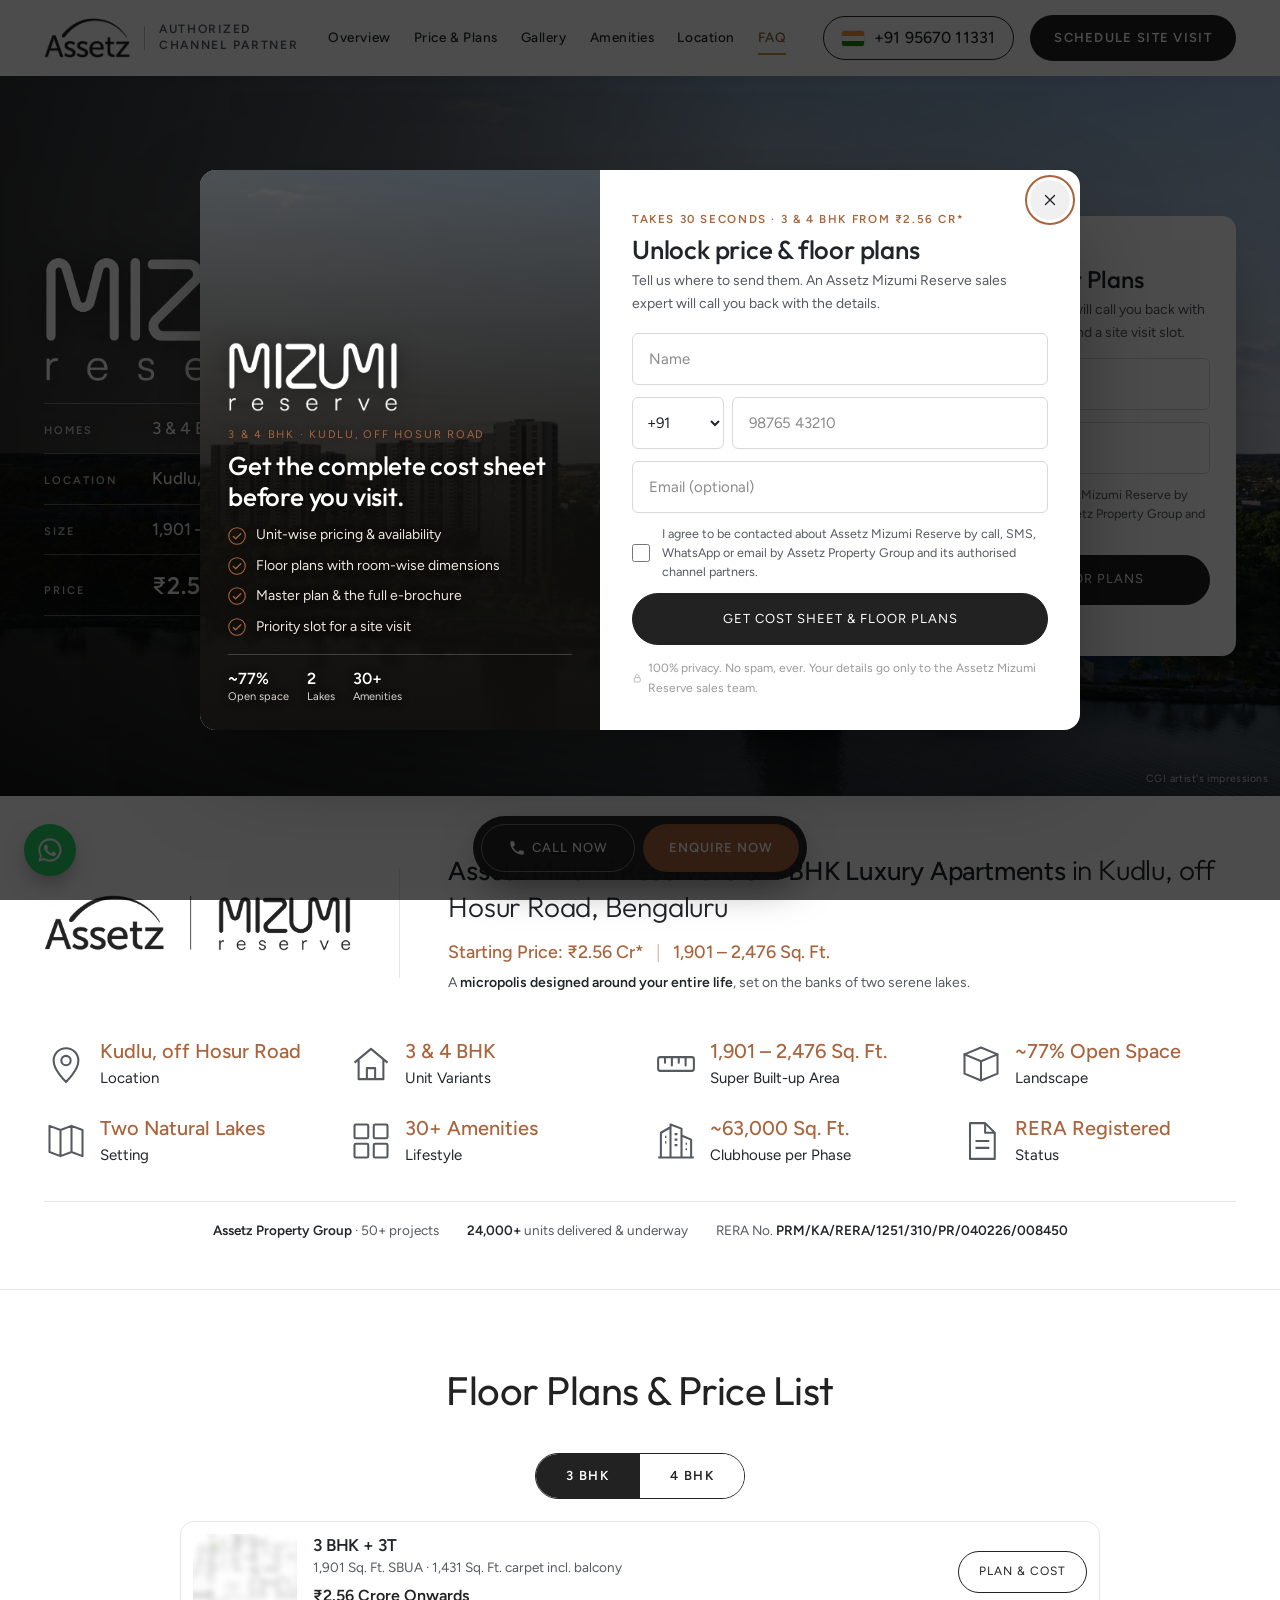
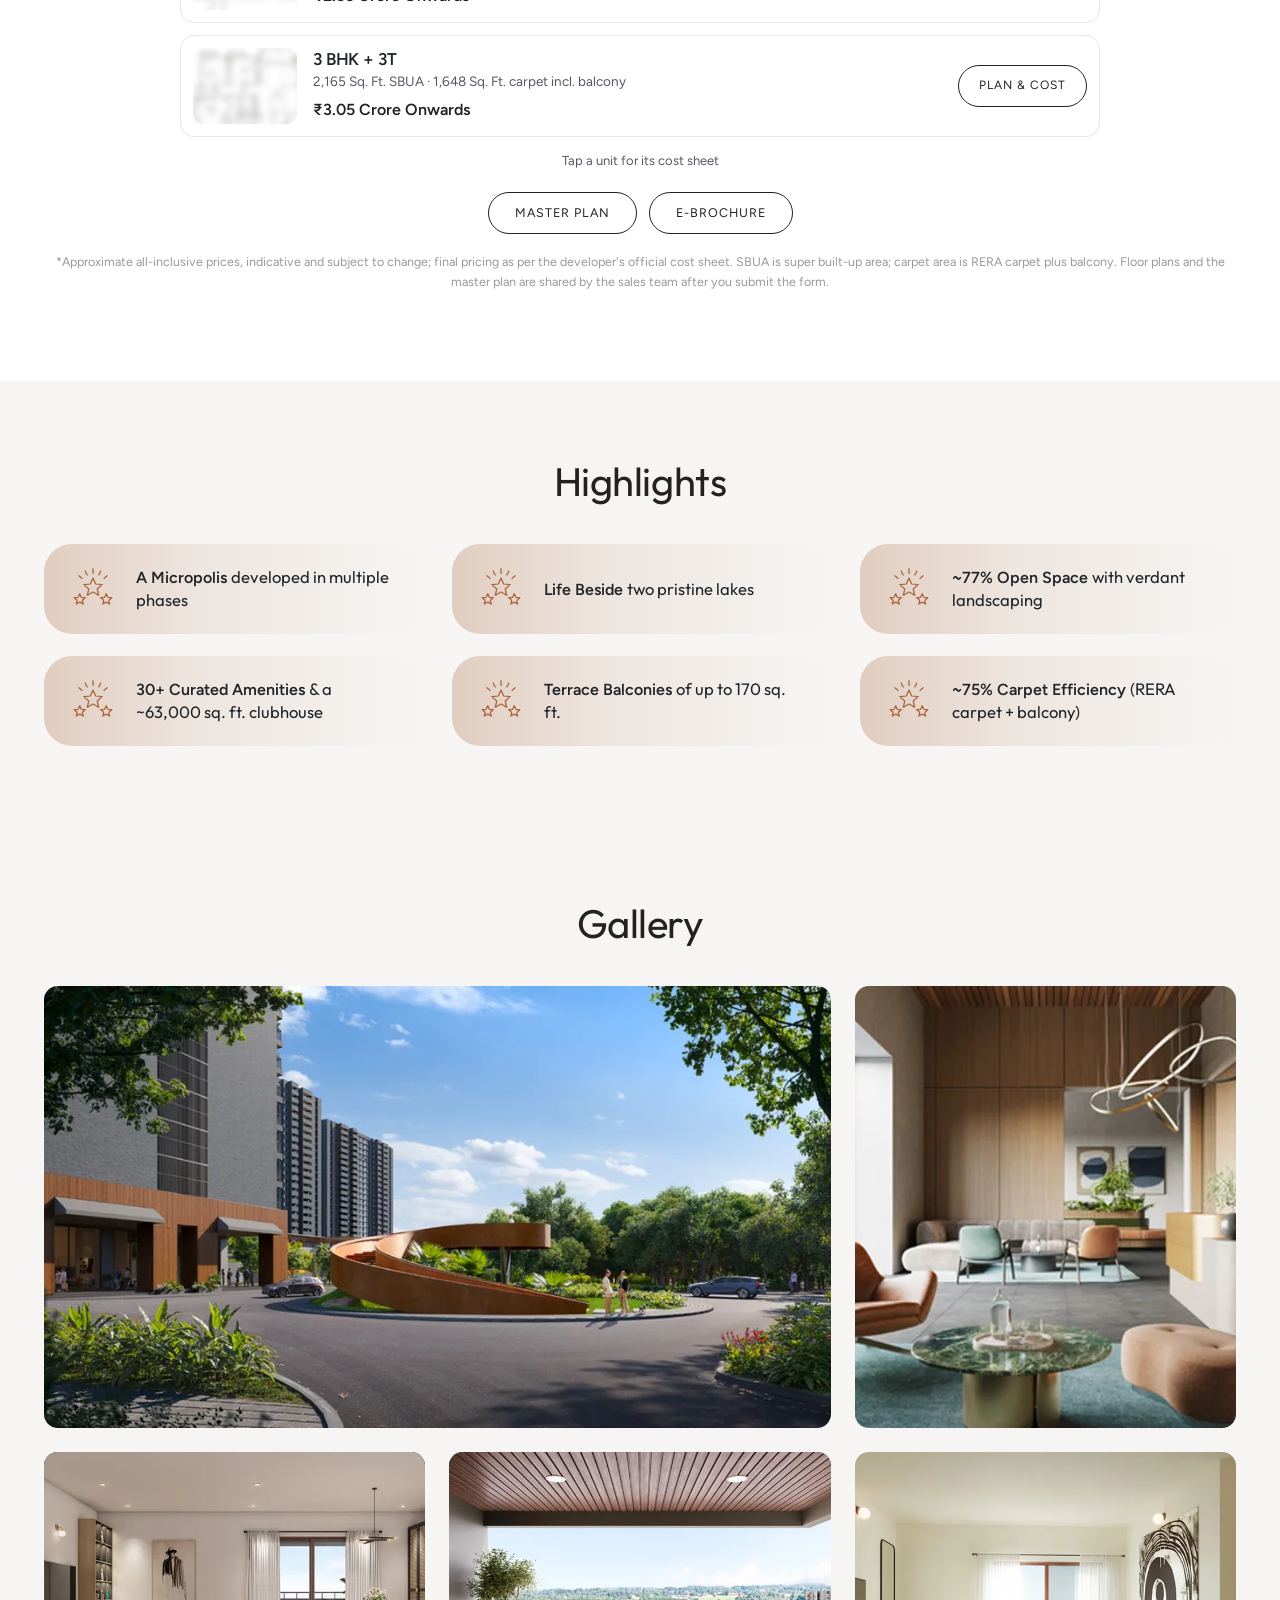
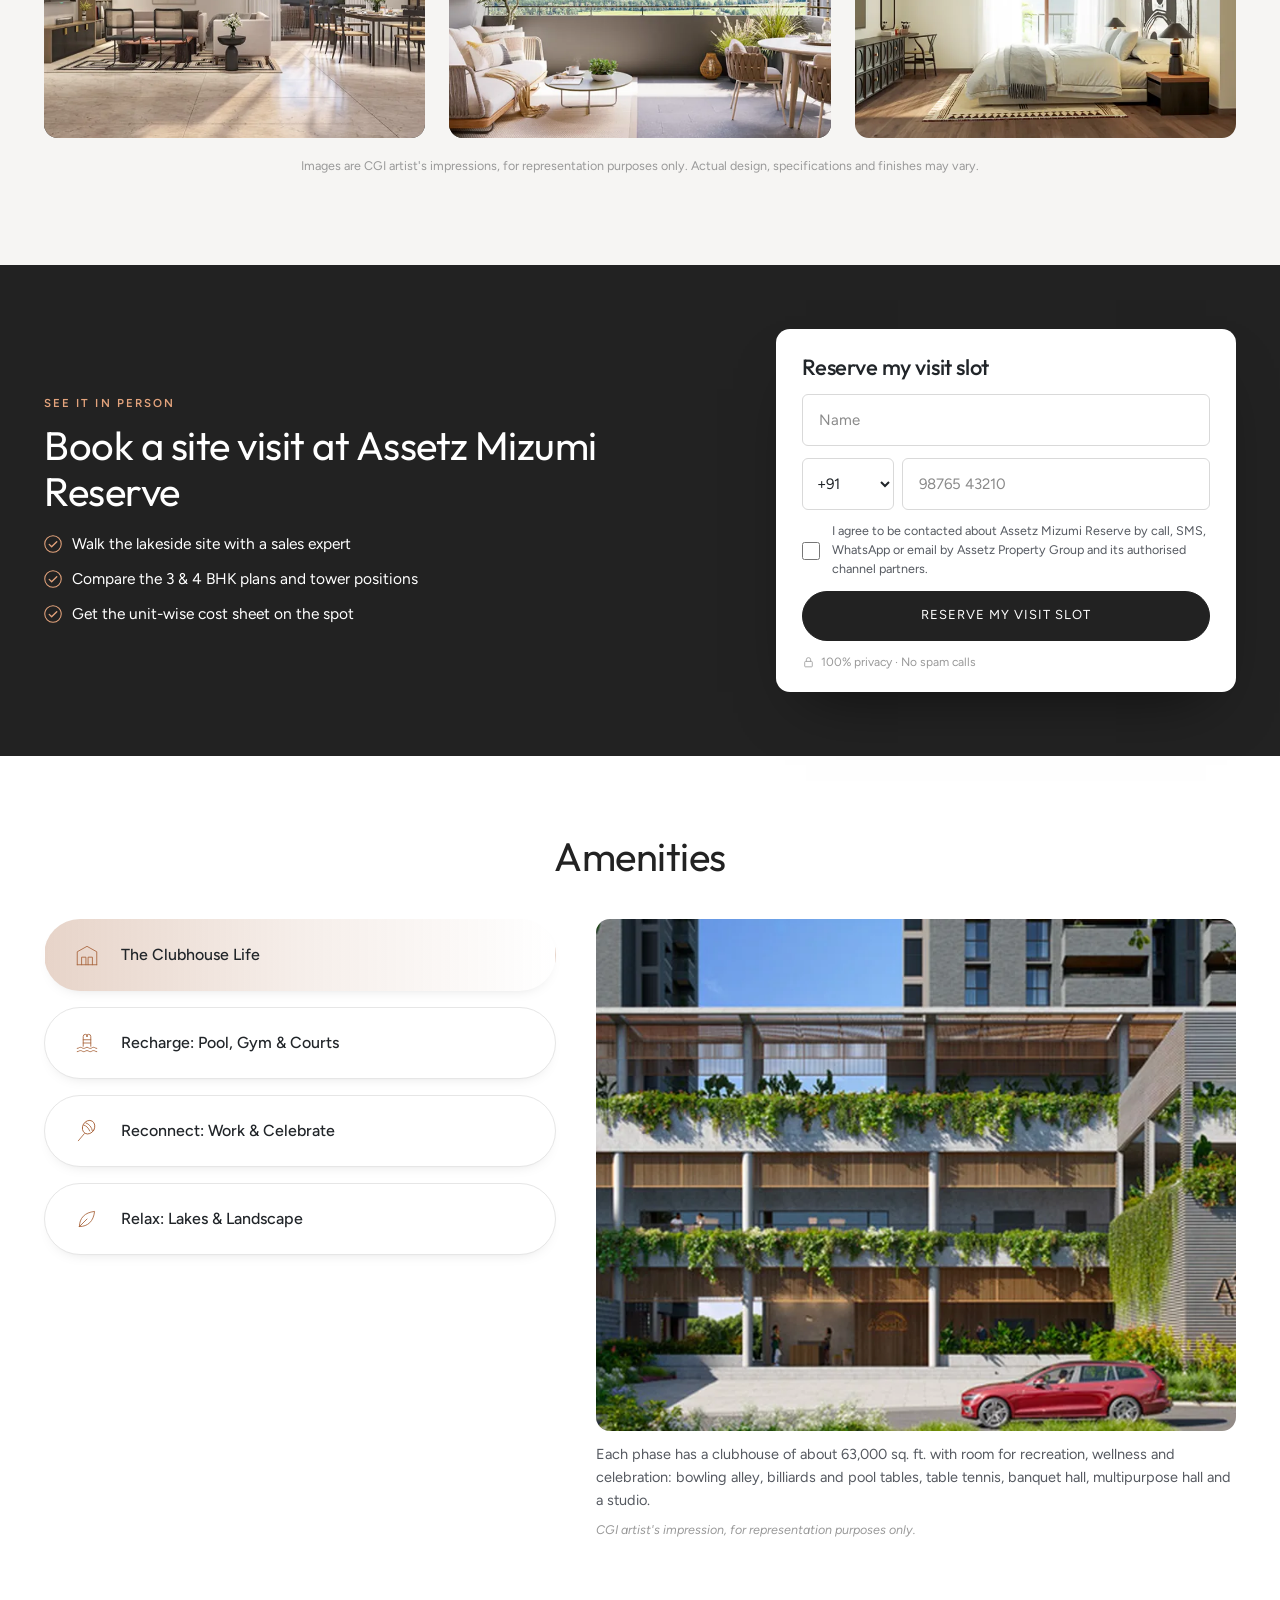
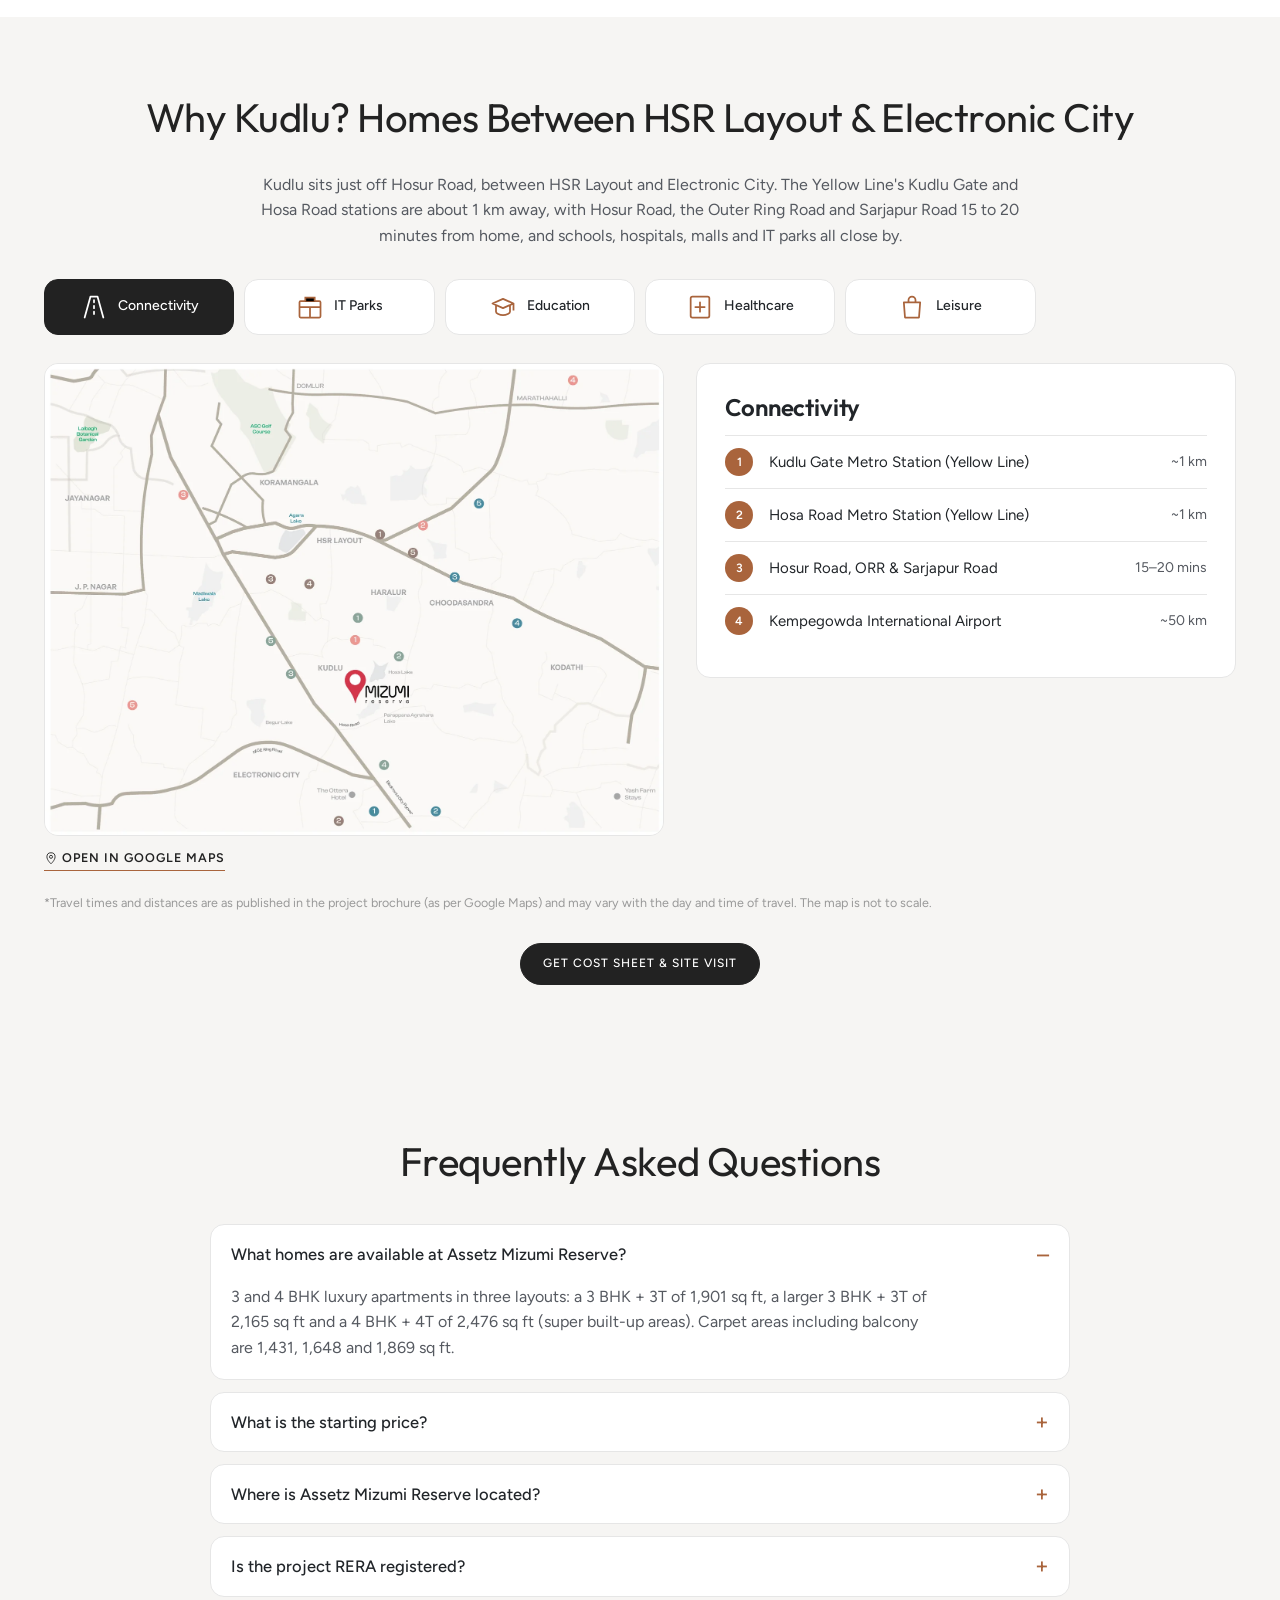
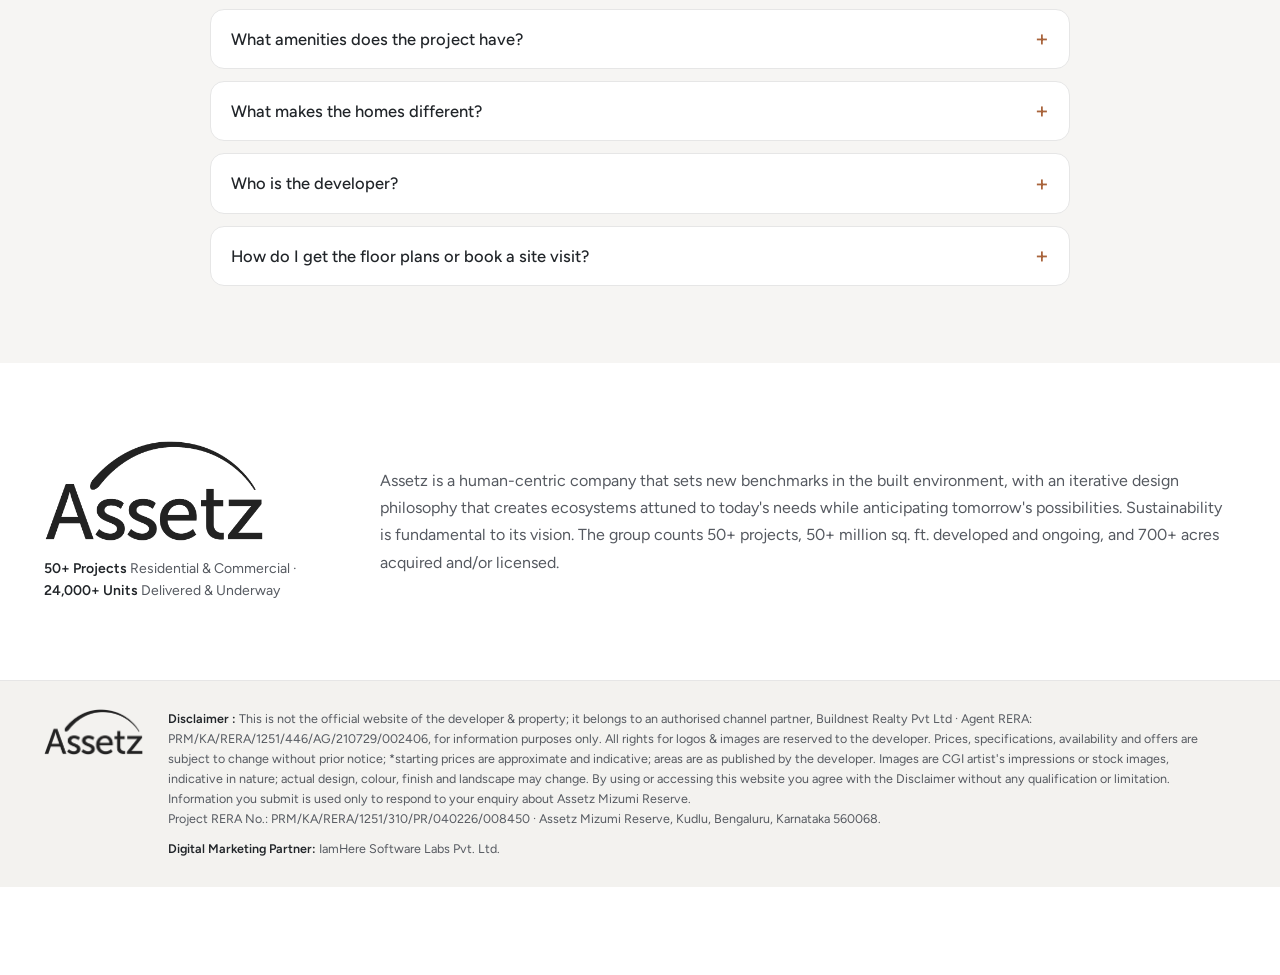
==== commit 747782ed: "Set sales phone and WhatsApp number across the site Enables the floating WhatsApp button, the header" ====
--- a/index.html
+++ b/index.html
@@ -21,7 +21,7 @@
 <link rel="preload" as="image" href="assets/img/mizumi-logo-light.webp">
 <link rel="stylesheet" href="assets/css/styles.css?v=2">
 
-<script src="assets/js/config.js"></script>
+<script src="assets/js/config.js?v=2"></script>
 <script>
   window.dataLayer = window.dataLayer || [];
   (function (id) {
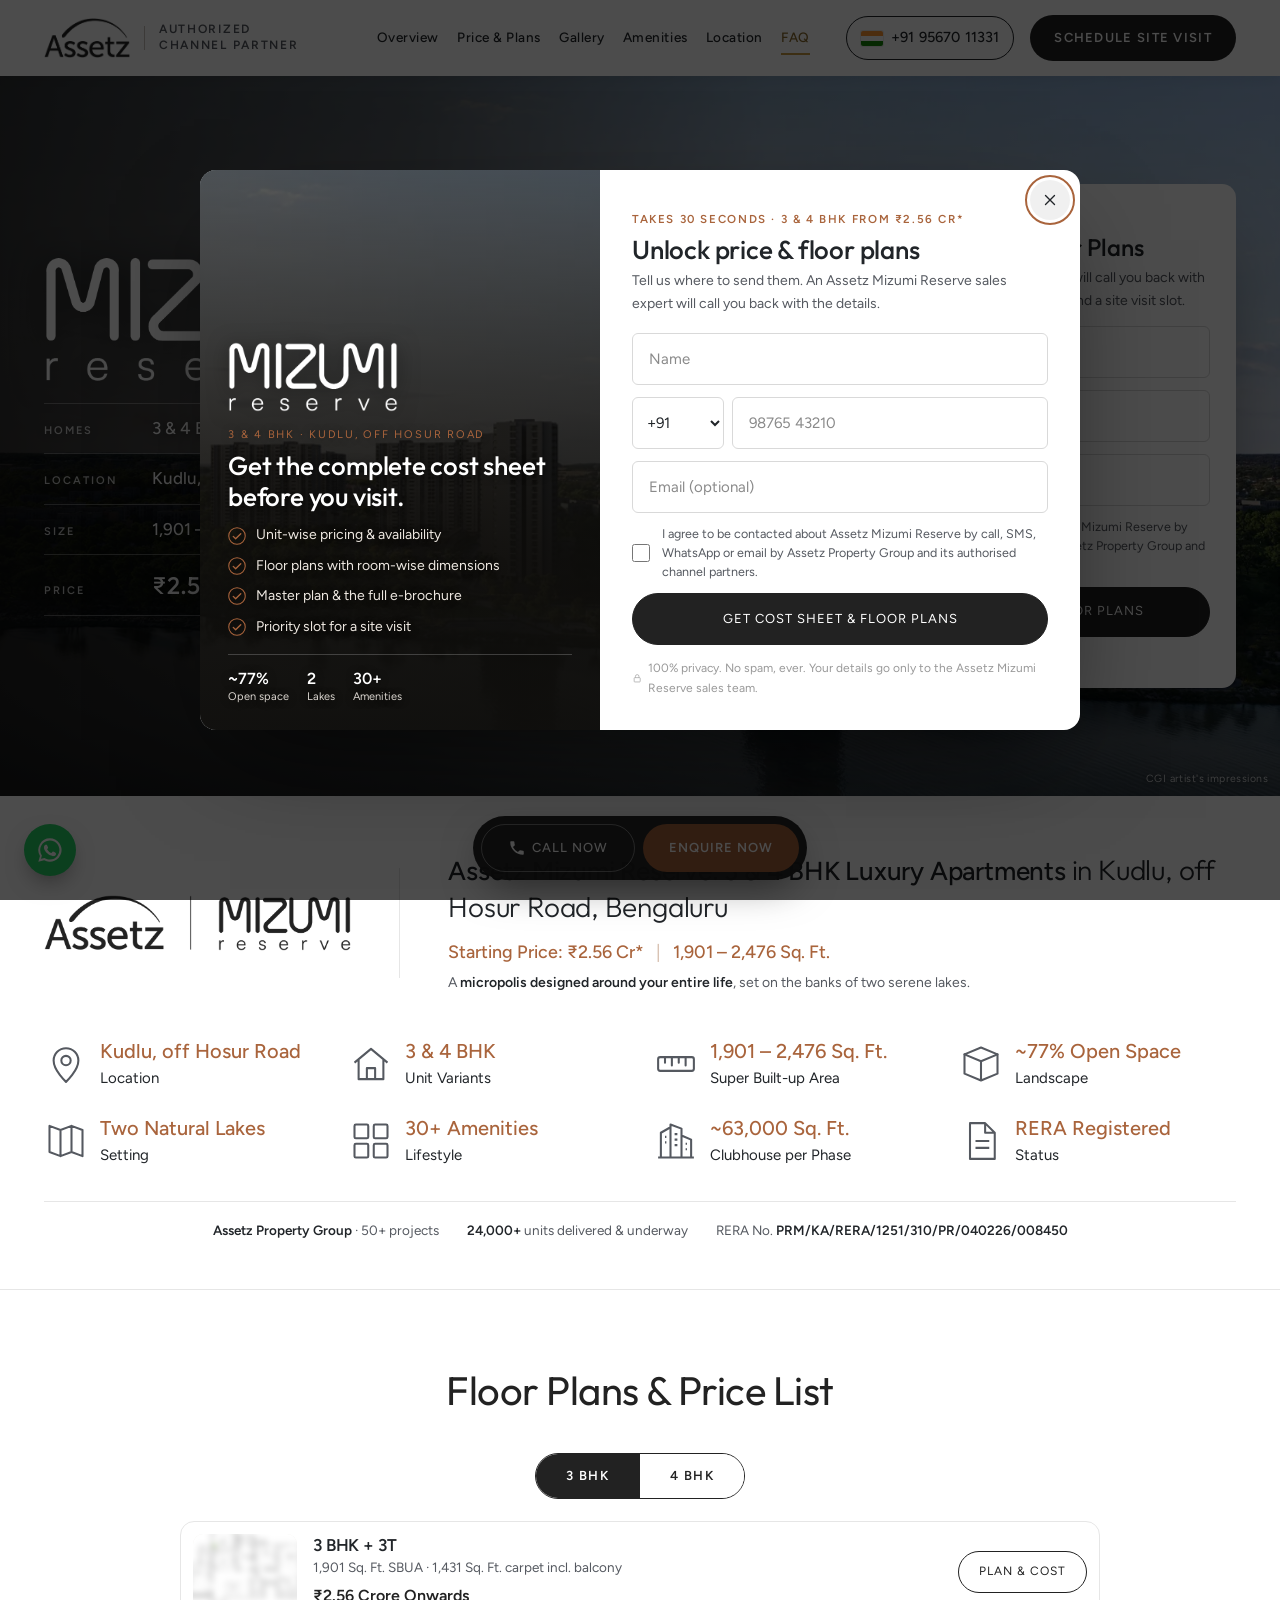
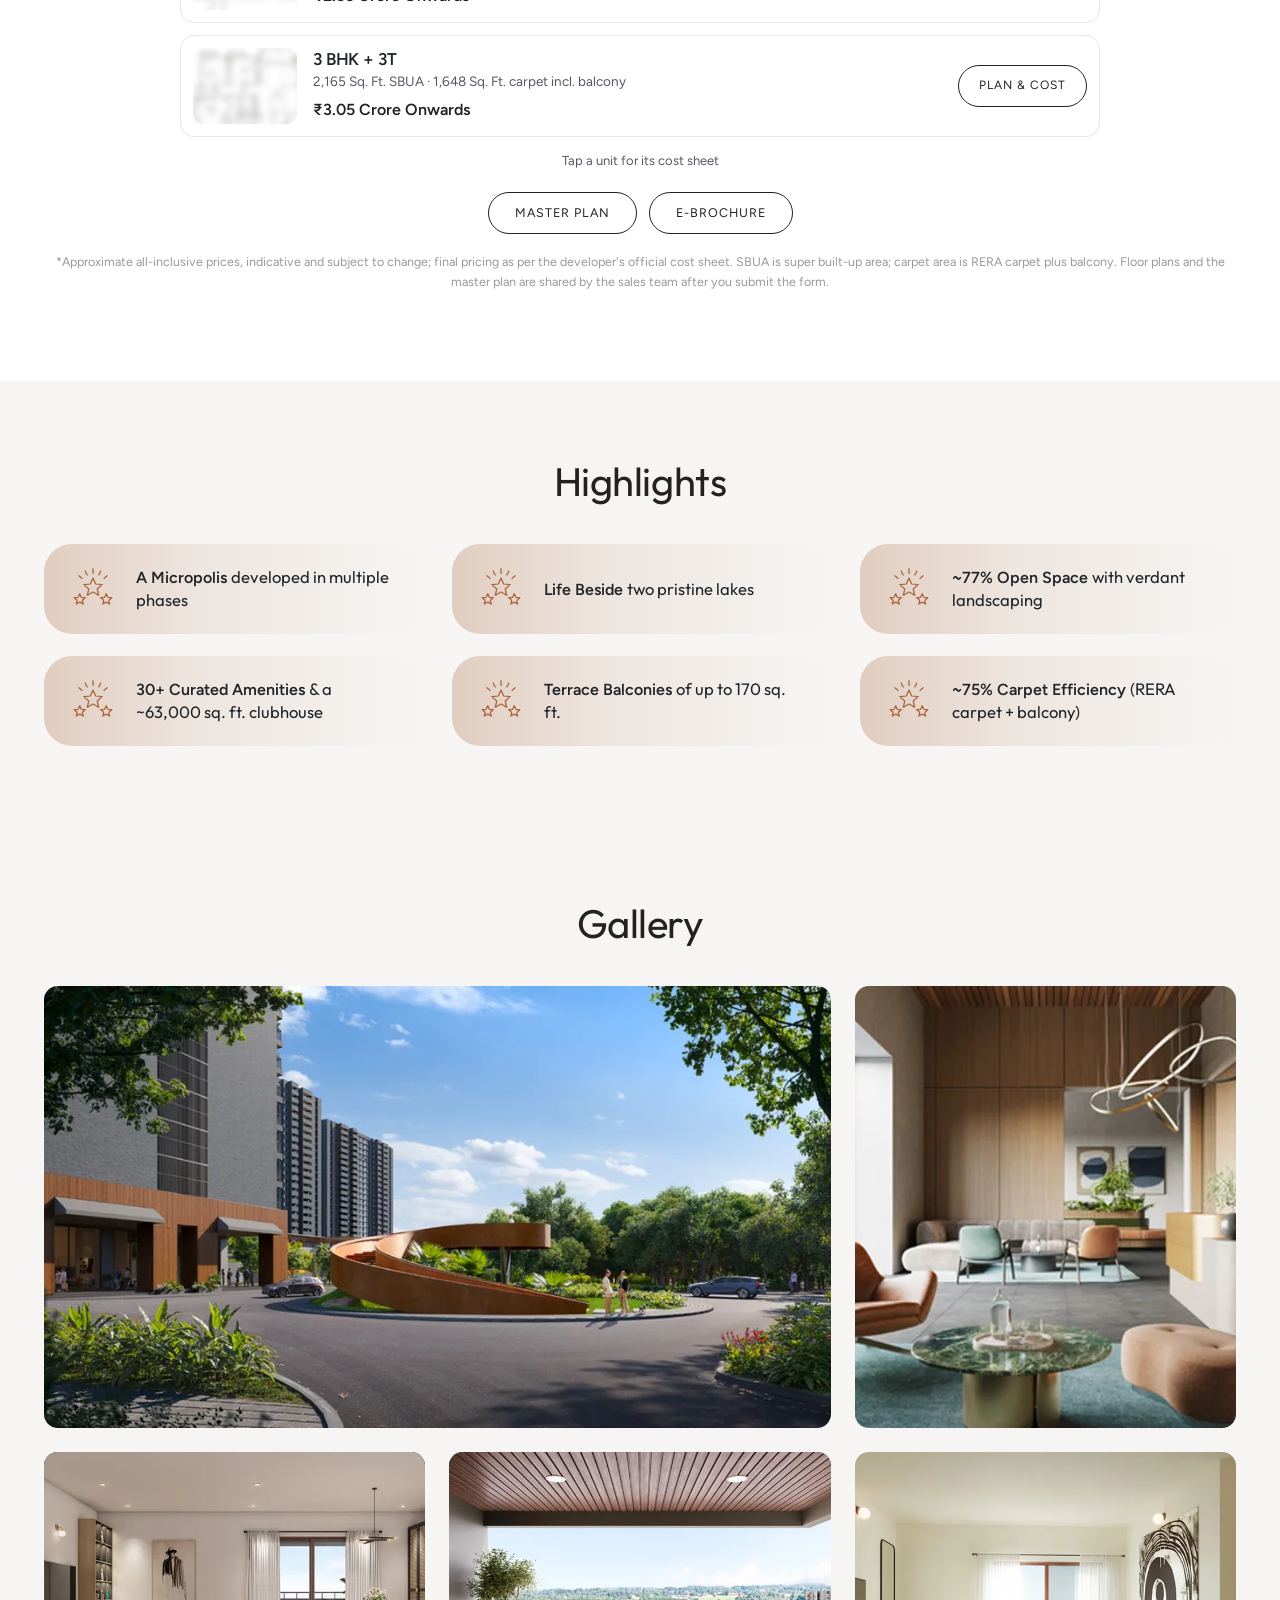
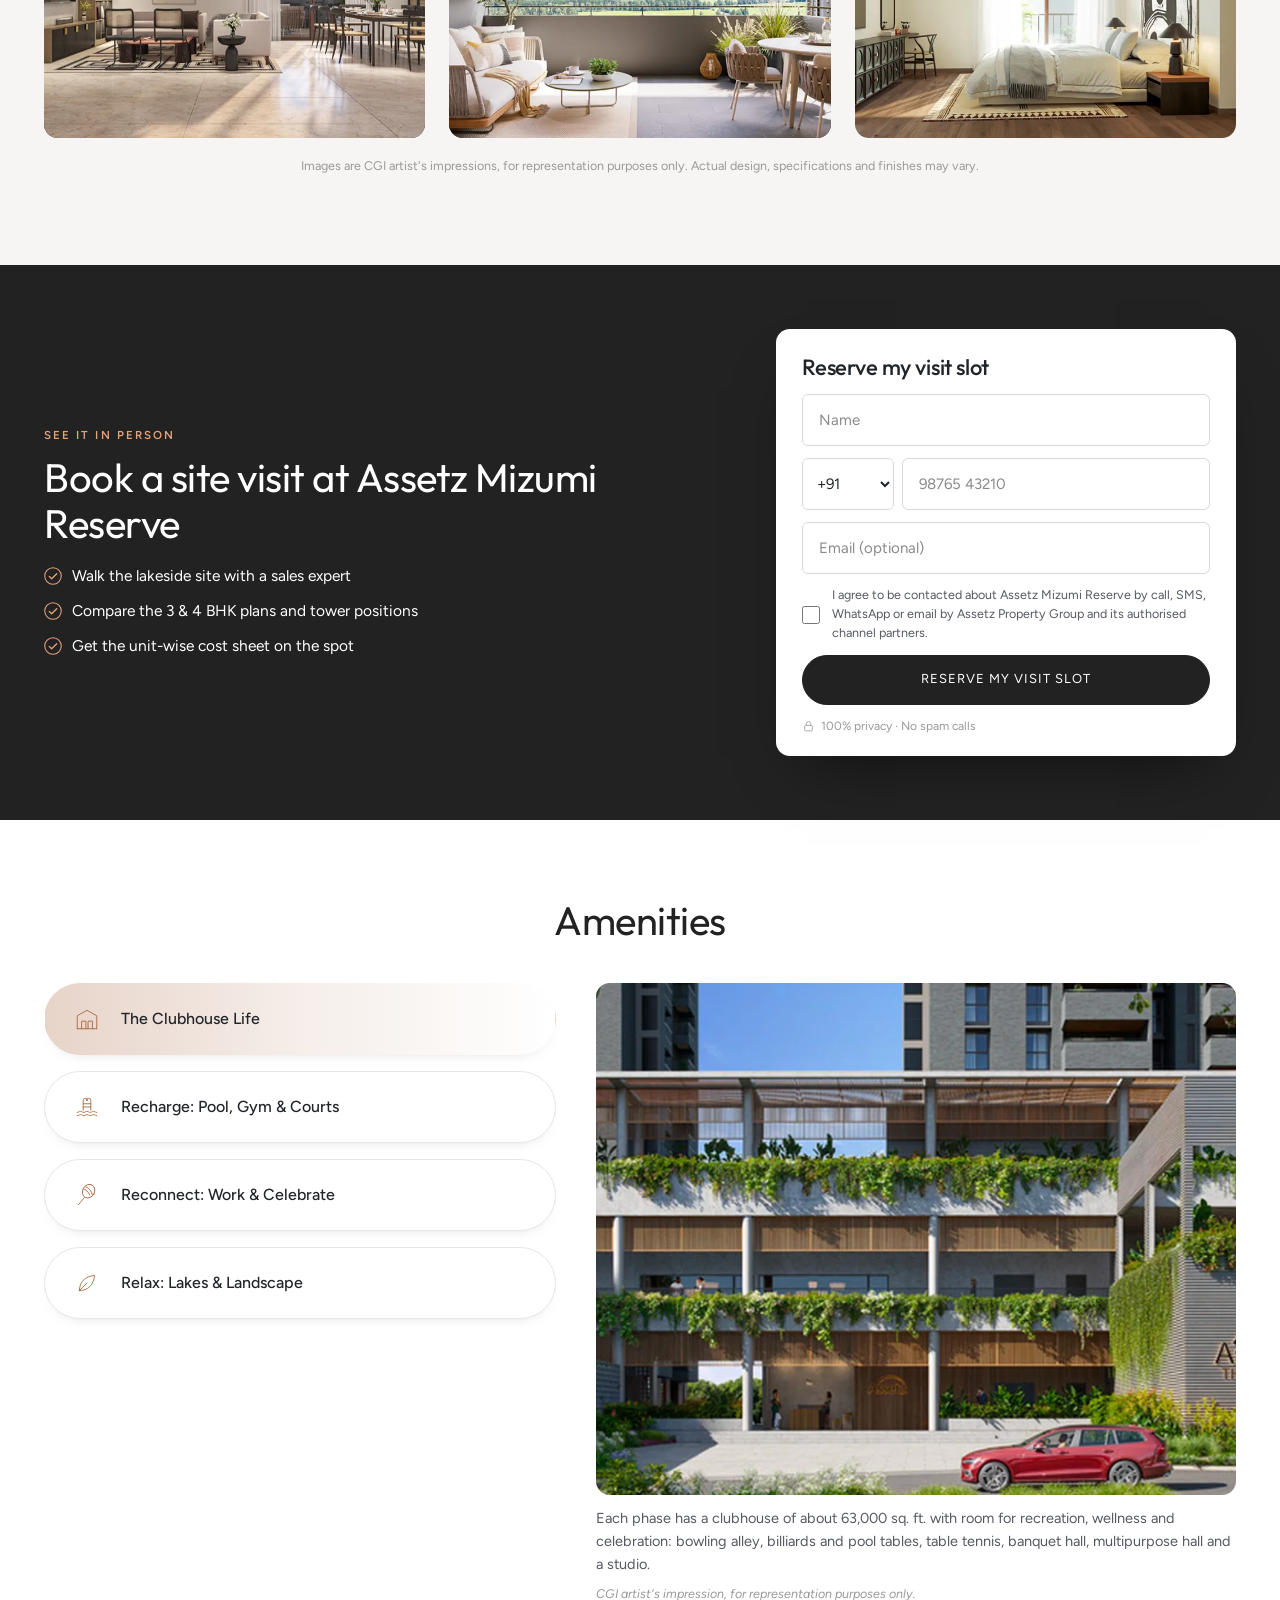
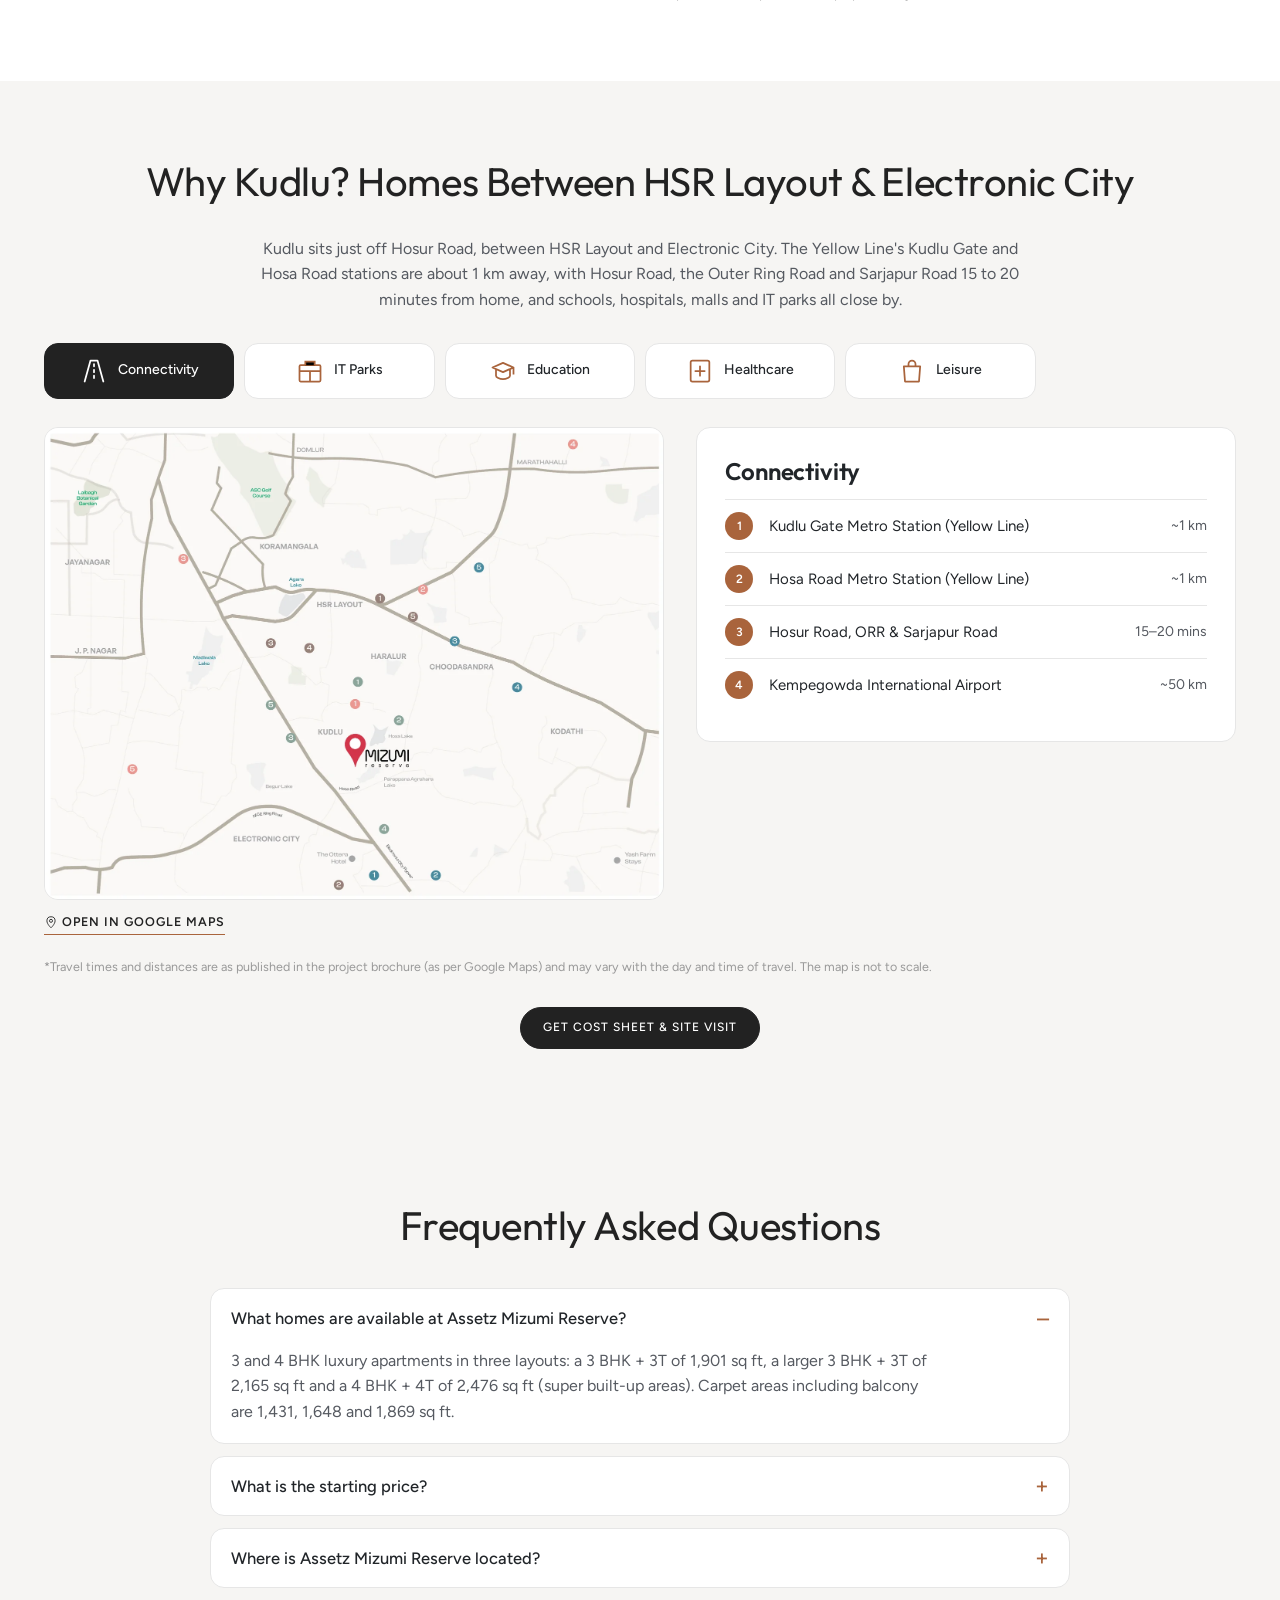
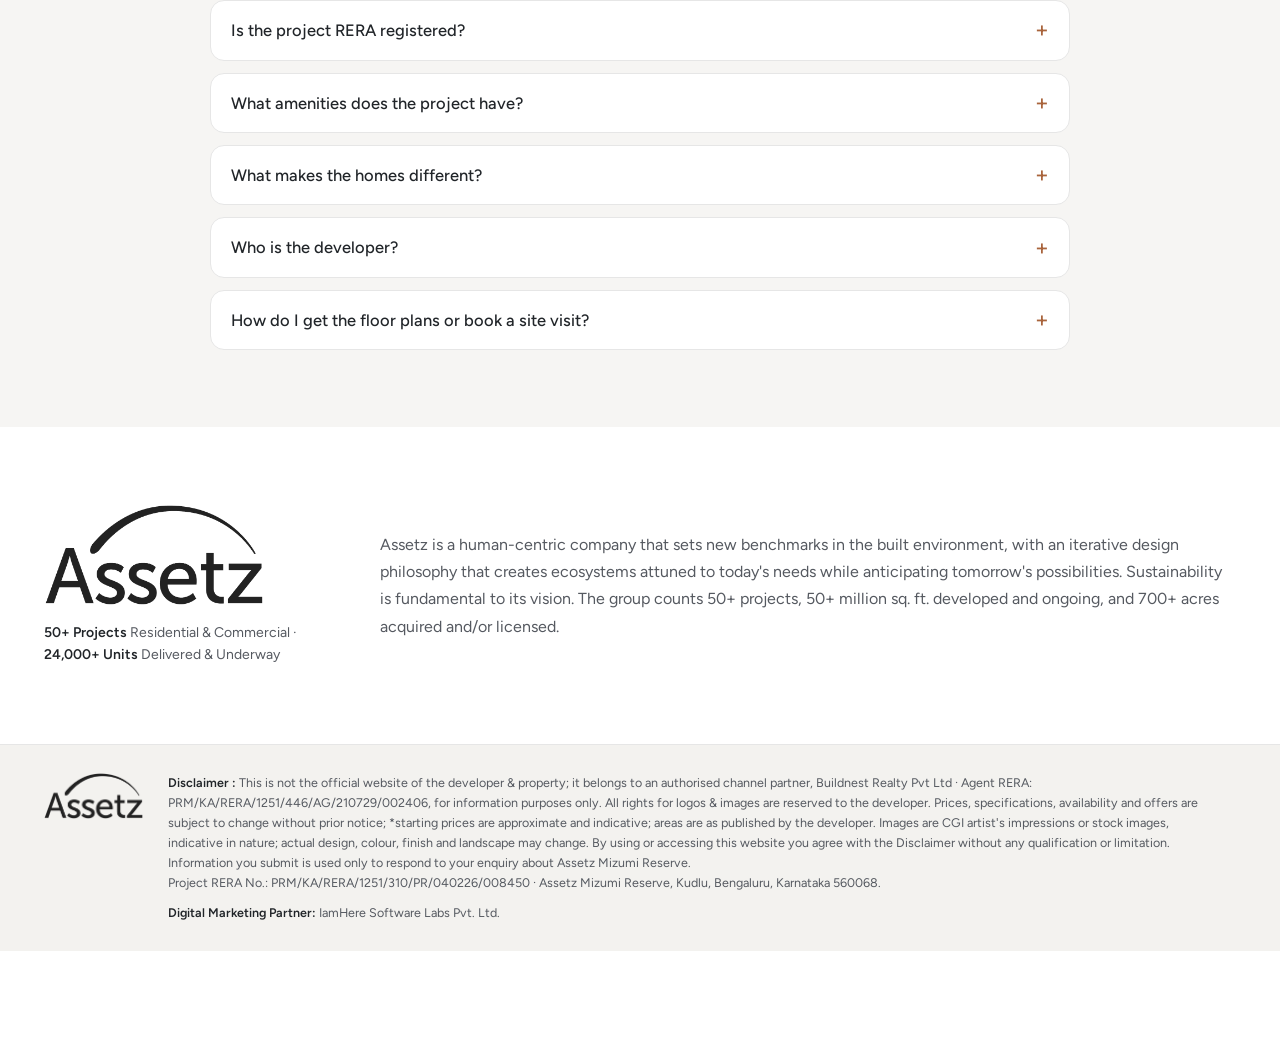
==== commit 1bf6b273: "Show the email field in every lead form; keep header phone on one line The hero and site-visit forms" ====
--- a/index.html
+++ b/index.html
@@ -19,7 +19,7 @@
 <link href="https://fonts.googleapis.com/css2?family=Outfit:wght@300;400;500;600&family=Figtree:wght@300;400;500;600&display=swap" rel="stylesheet">
 <link rel="preload" as="image" href="assets/img/hero-1.webp">
 <link rel="preload" as="image" href="assets/img/mizumi-logo-light.webp">
-<link rel="stylesheet" href="assets/css/styles.css?v=2">
+<link rel="stylesheet" href="assets/css/styles.css?v=3">
 
 <script src="assets/js/config.js?v=2"></script>
 <script>
--- a/assets/css/styles.css
+++ b/assets/css/styles.css
@@ -666,7 +666,6 @@
 .ss-visit-form .assure, .ss-closing-form .assure { justify-content: flex-start; margin-top: 12px; }
 @media (min-width: 900px) { .ss-visit-grid { grid-template-columns: 1.1fr .9fr; gap: 56px; } .ss-visit-form, .ss-closing-form { margin: 0 0 0 auto; padding: 26px 26px 20px; } }
 /* fewer fields where the form sits in the first screen or mid-page */
-.hero-form .field:has(input[name="email"]), .ss-visit-form .field:has(input[name="email"]) { display: none; }
 .hero-form .js-form-slot { min-height: 0; }
 @media (max-width: 899px) {
   .ss-logo-hero { width: 190px; }
@@ -723,3 +722,7 @@
 .ho-rows dd{margin:0;font-size:17px;font-weight:500;color:#fff}
 .ho-rows-price dd{font-family:var(--serif);font-size:24px}
 @media(max-width:899px){.ho-rows{margin:4px auto 0}.ho-rows>div{grid-template-columns:78px 1fr;padding:8px 0}.ho-rows dd{font-size:15px}.ho-rows-price dd{font-size:20px}}
+
+/* header phone pill stays on one line */
+.phone-pill { white-space: nowrap; flex: none; }
+@media (min-width: 900px) and (max-width: 1439px) { .phone-pill { font-size: 14.5px; padding: 0 14px; gap: 8px; } .site-nav { gap: 18px; } }
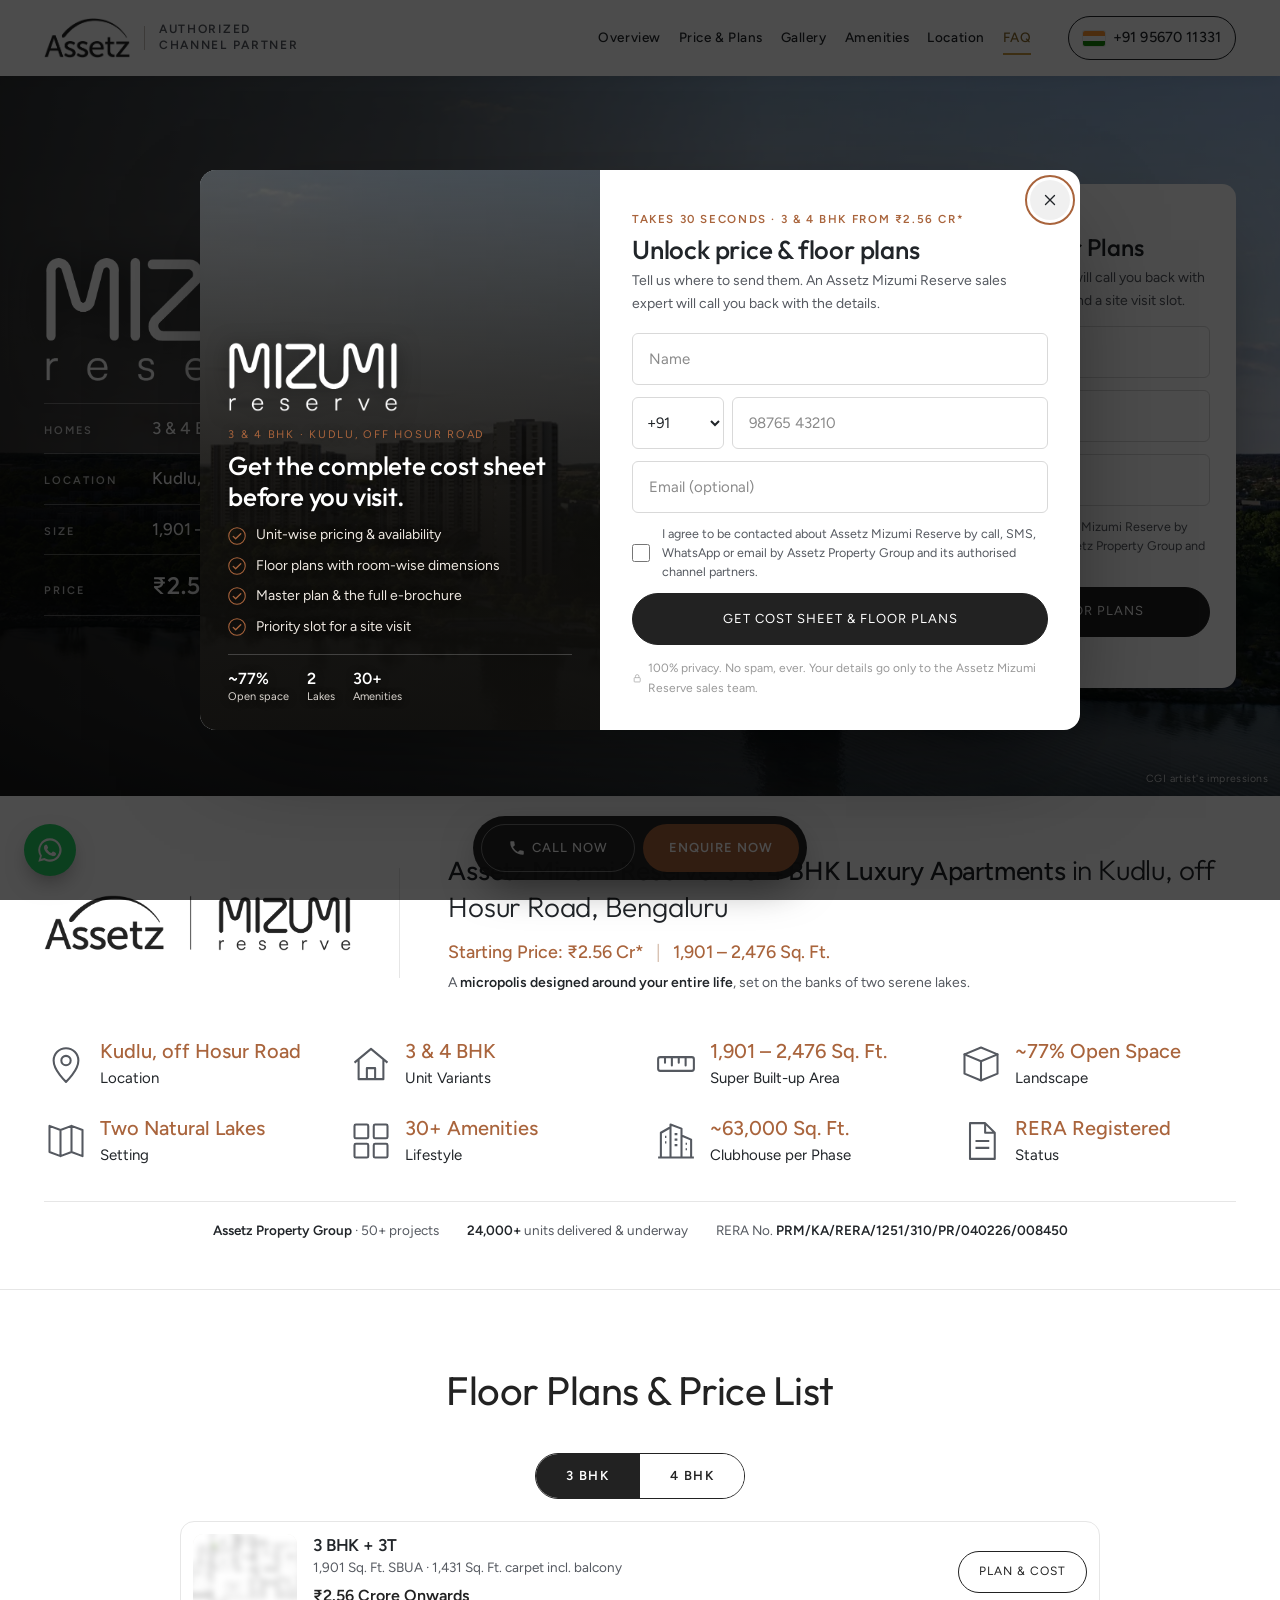
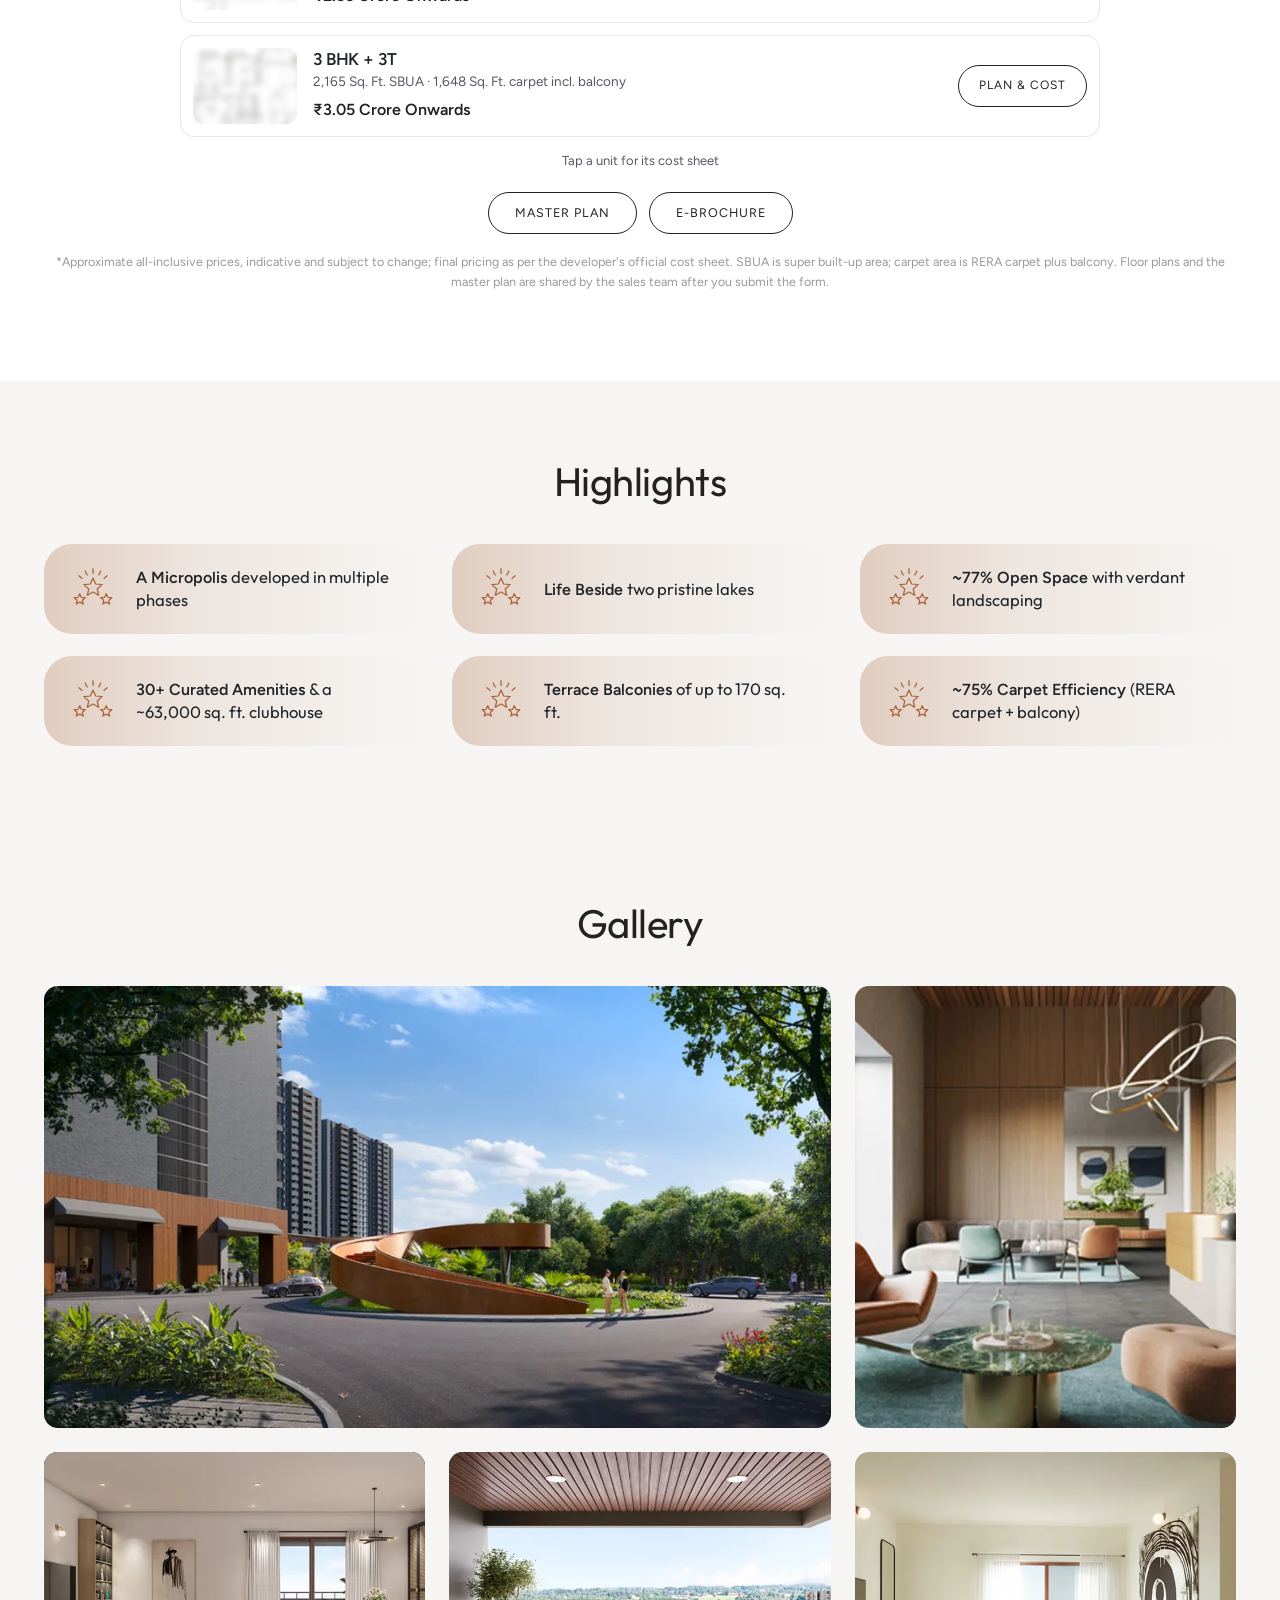
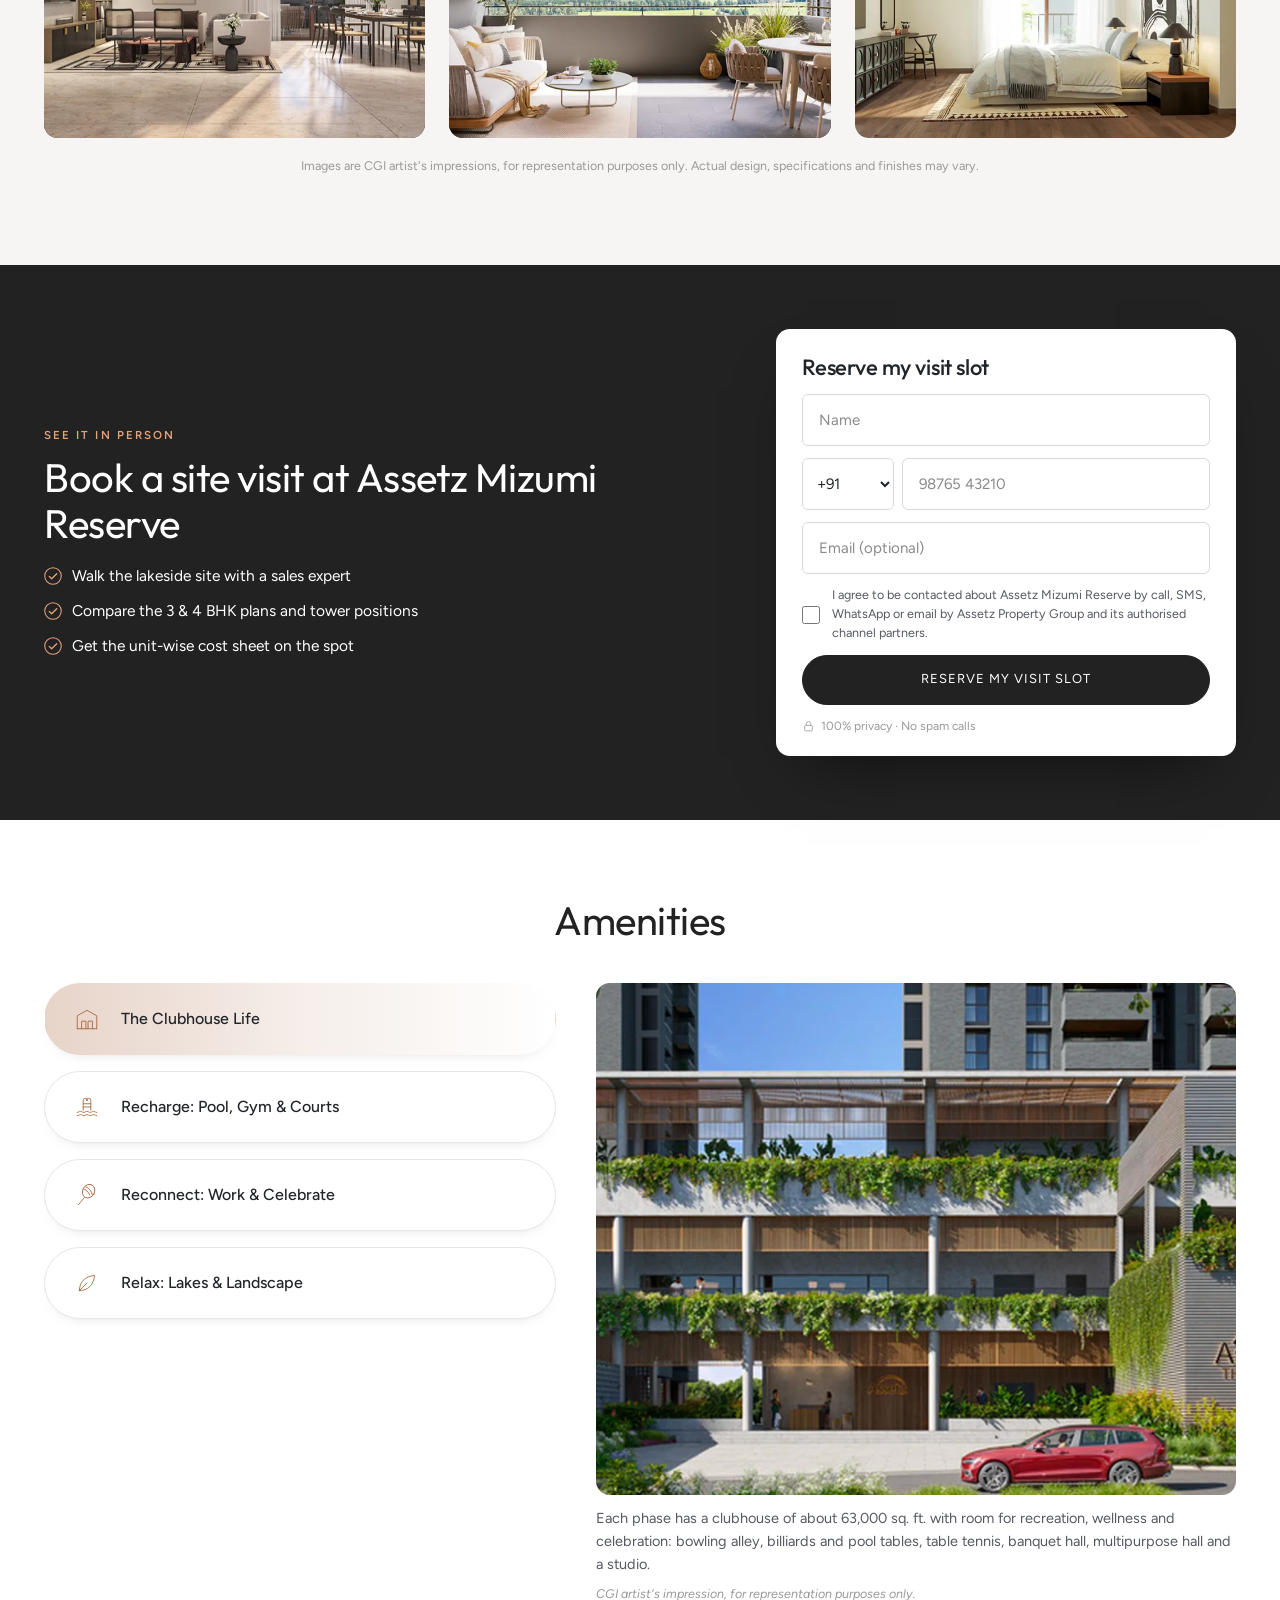
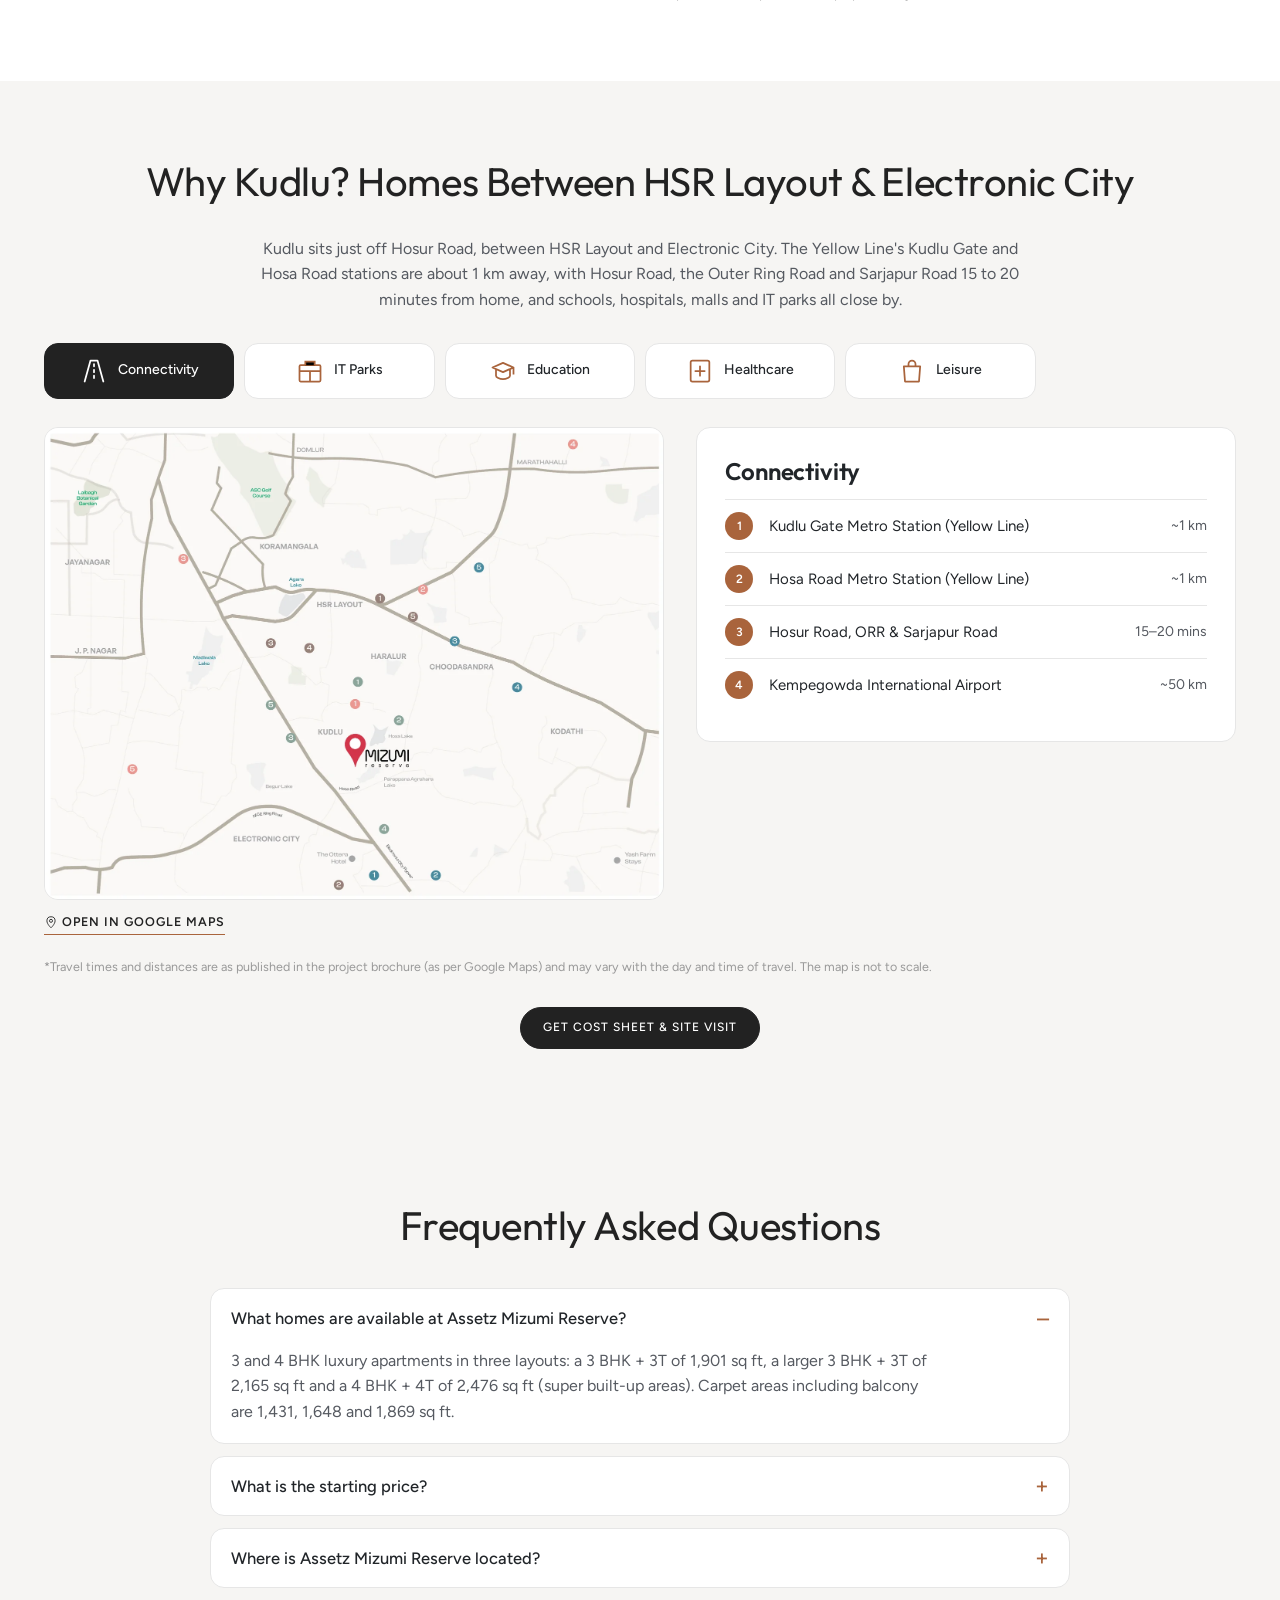
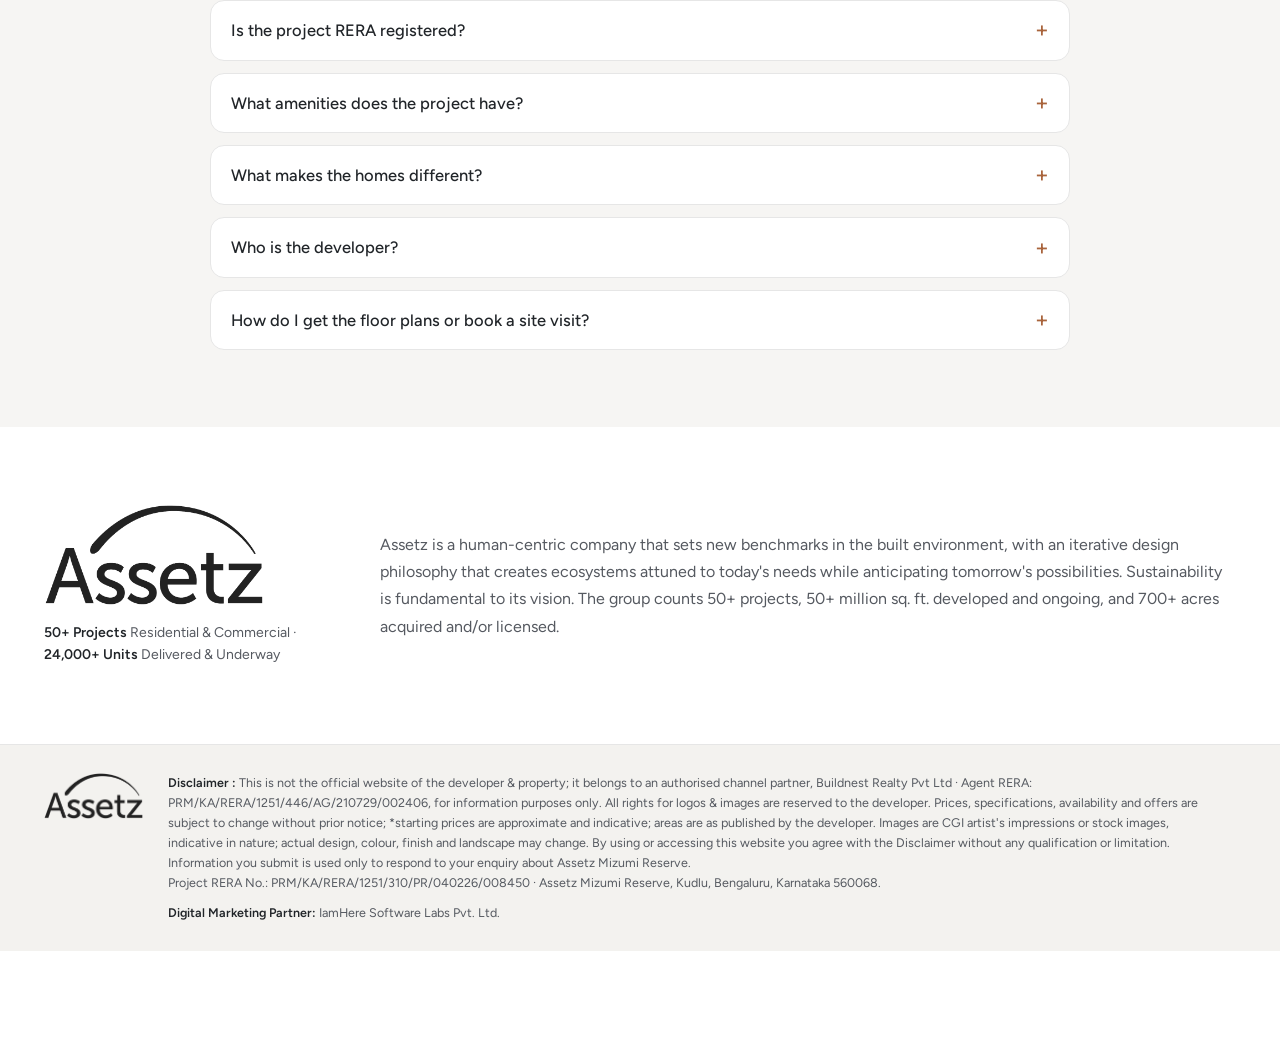
==== commit fa2eeead: "Remove the Schedule Site Visit button from the top menu Co-Authored-By: Claude Fable 5.2 <noreply@an" ====
--- a/index.html
+++ b/index.html
@@ -101,7 +101,6 @@
       <span class="flag" aria-hidden="true"><i></i><i></i><i></i></span>
       <span>+91 <span class="js-phone-text"></span></span>
     </a>
-    <button class="hdr-visit js-open-enquiry" type="button" data-cta="header_site_visit" data-intent="site_visit"><span class="hv-long">Schedule Site Visit</span><span class="hv-short">Book Visit</span></button>
   </div>
 </header>
 
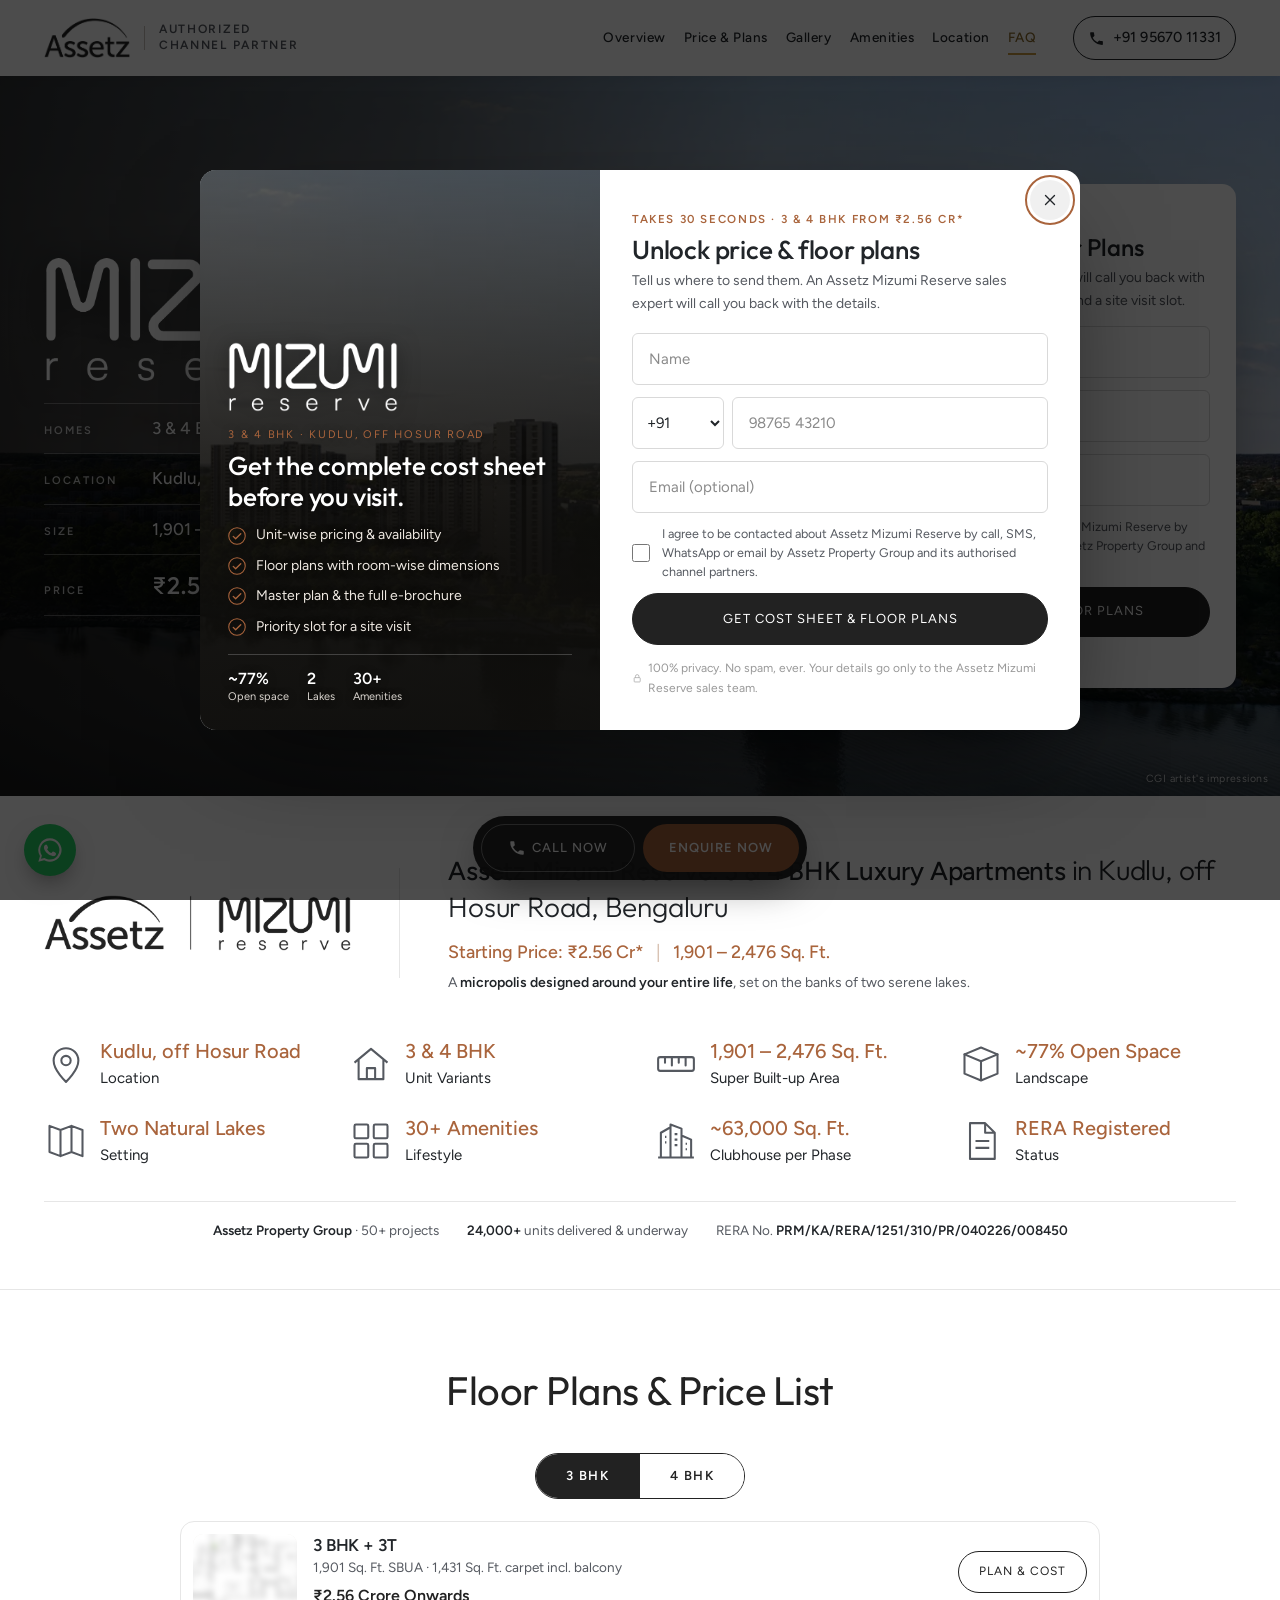
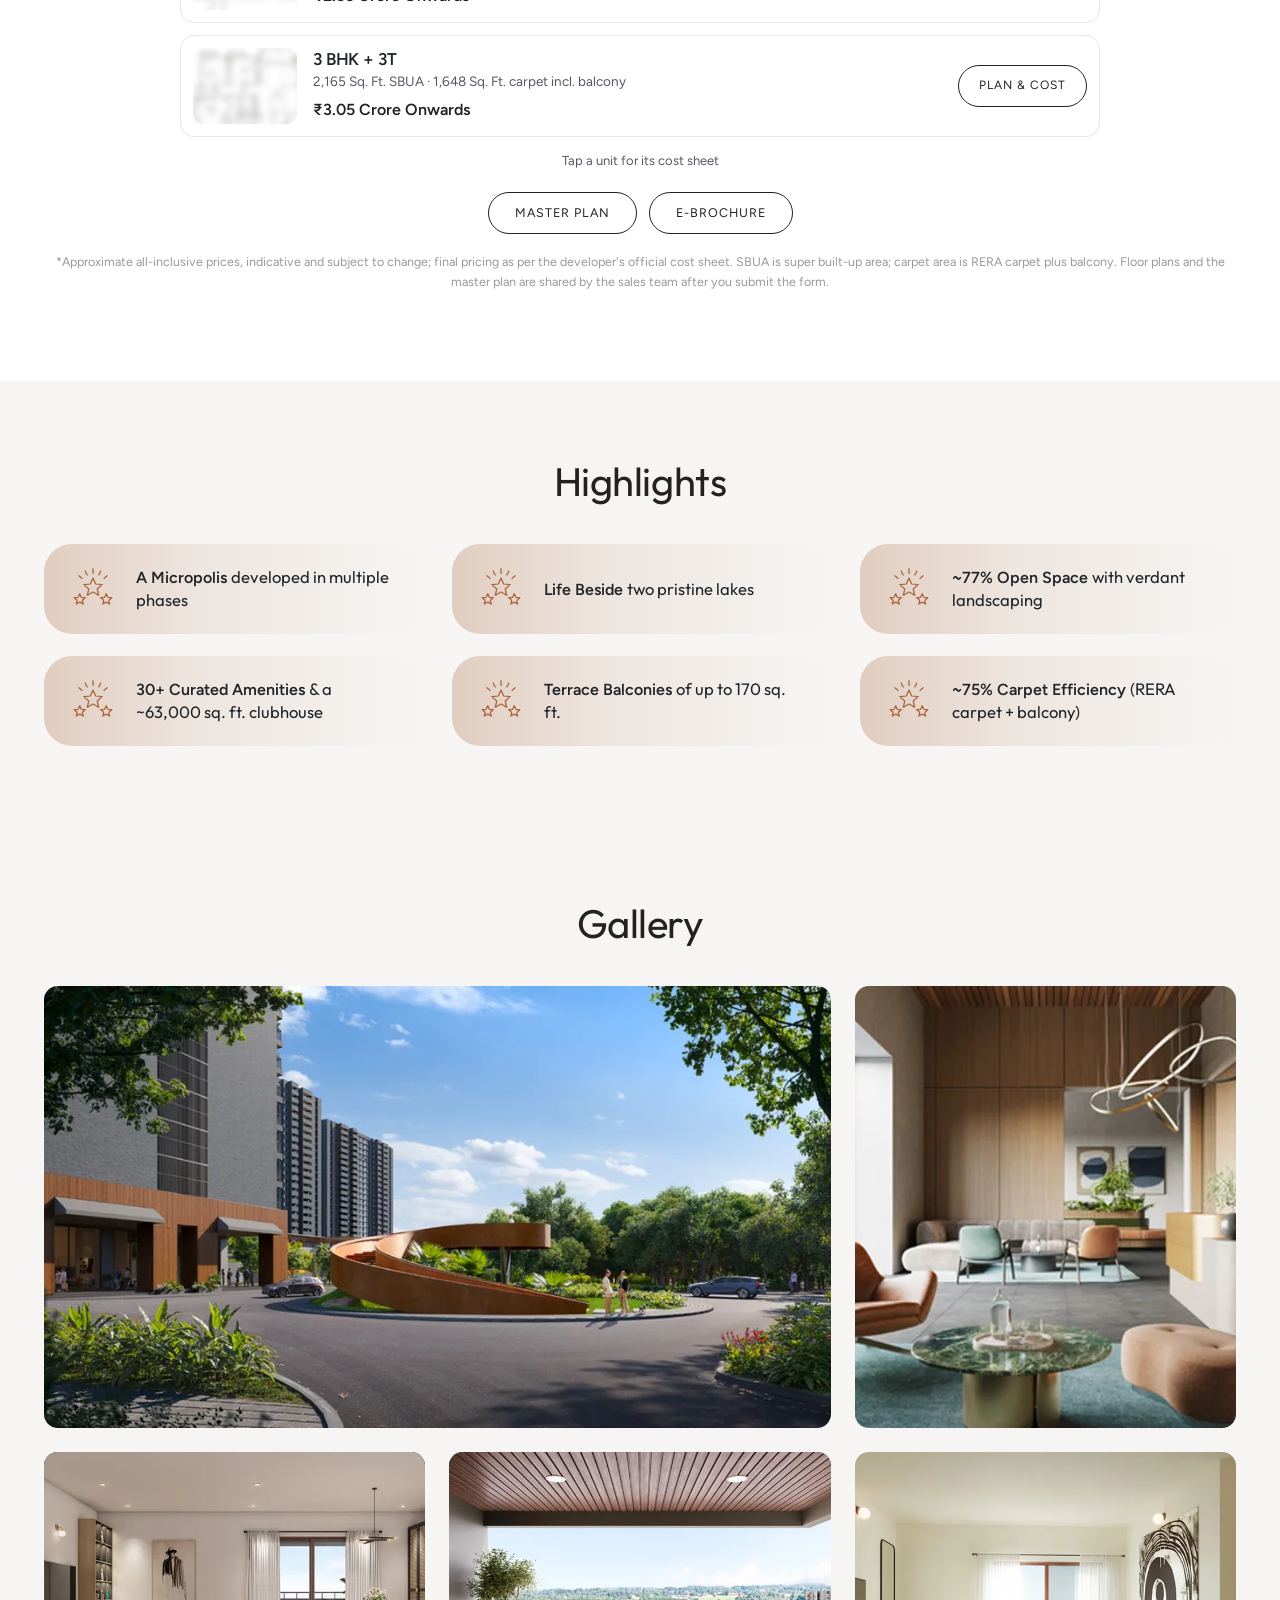
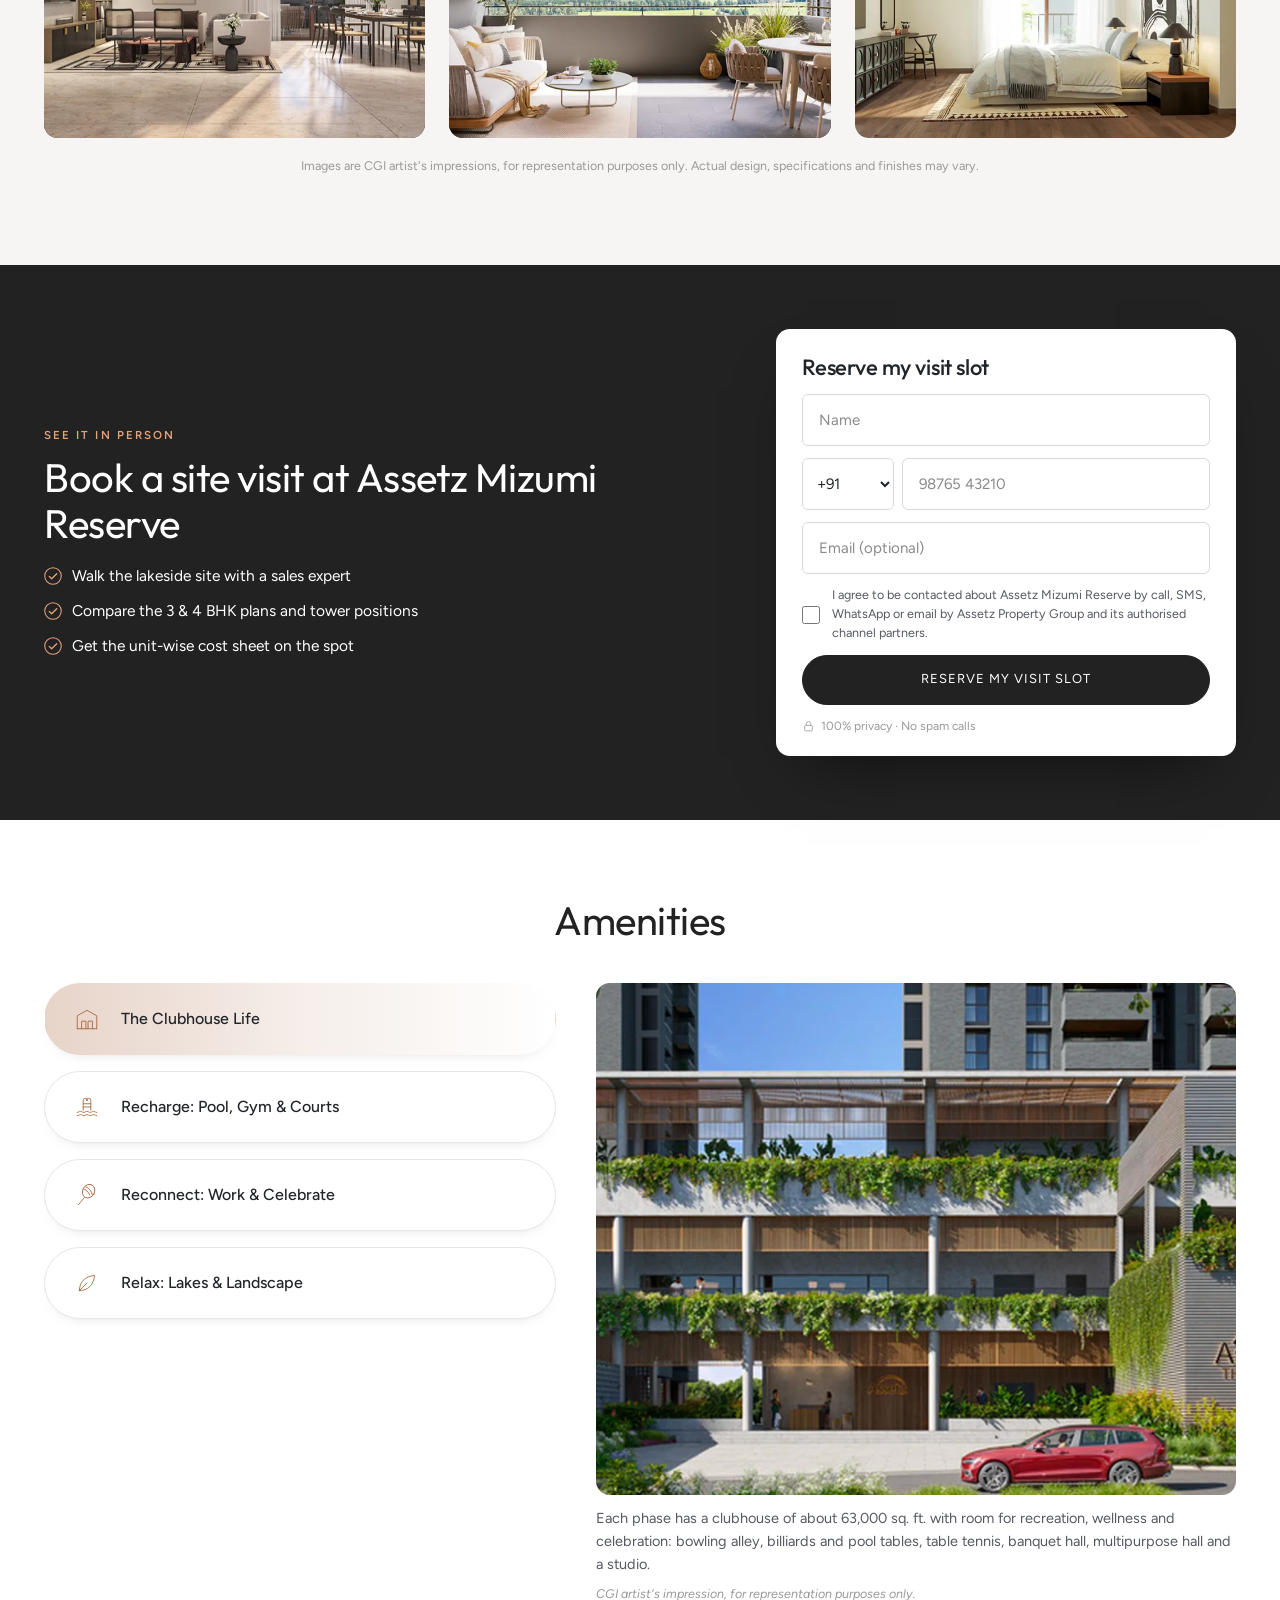
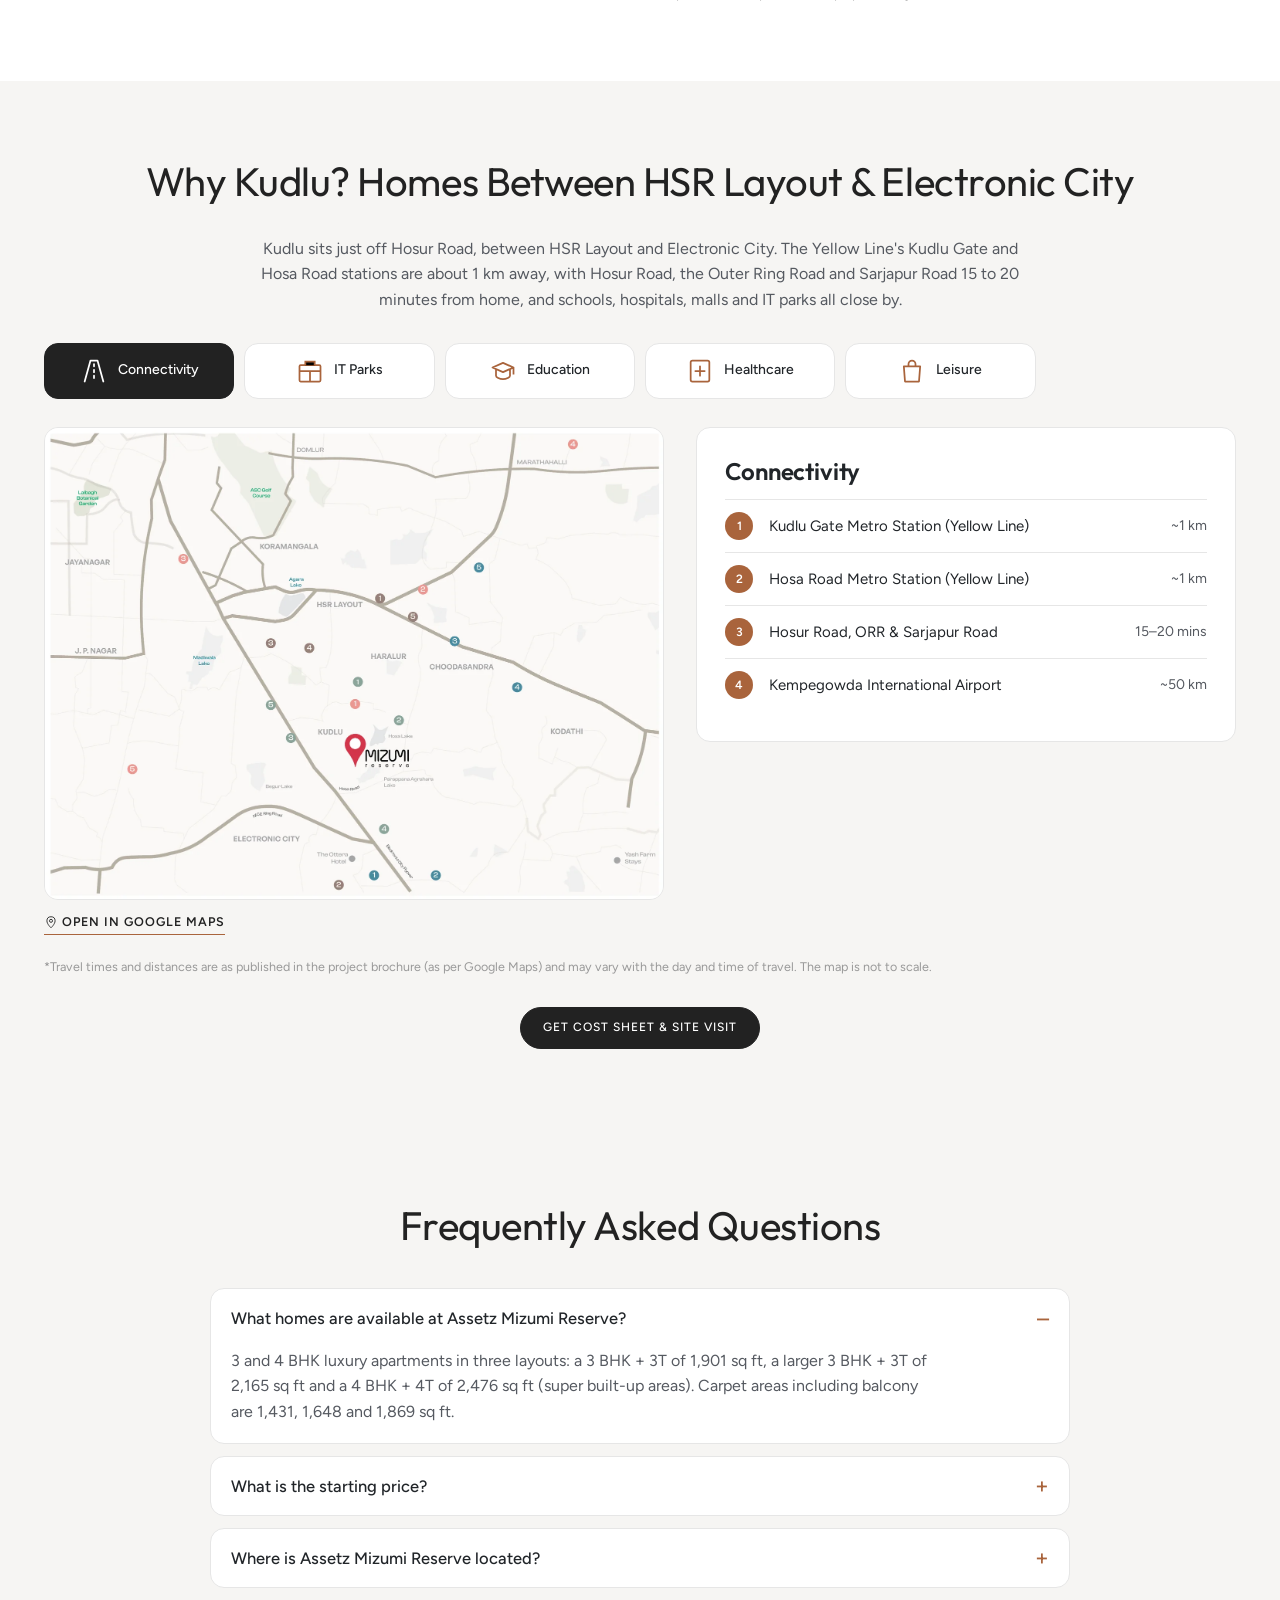
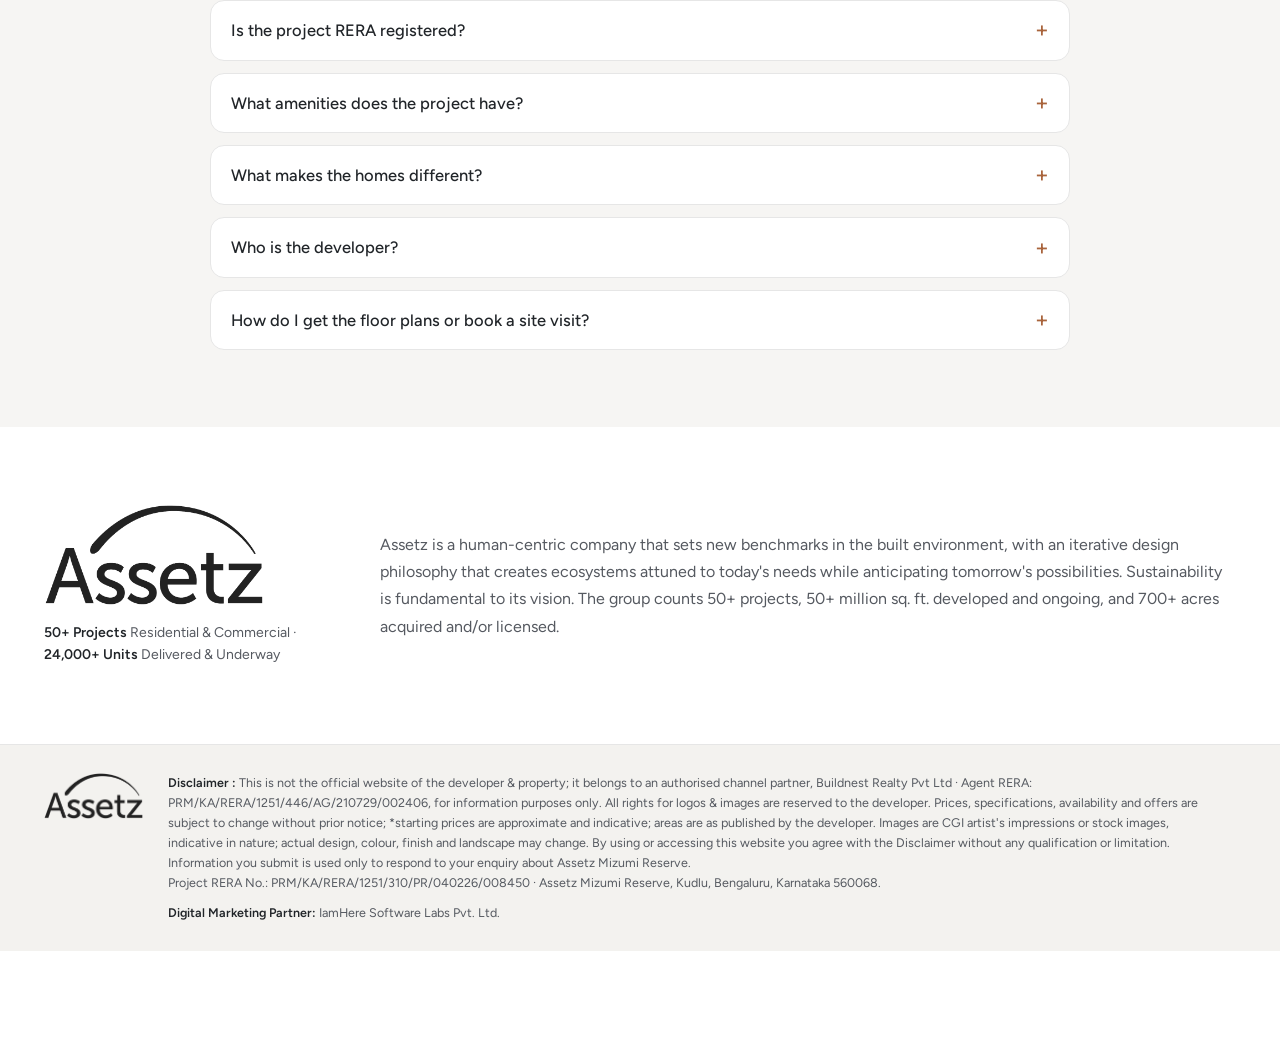
==== commit 0f06c004: "Header phone pill: call icon instead of the flag Co-Authored-By: Claude Fable 5.2 <noreply@anthropic" ====
--- a/index.html
+++ b/index.html
@@ -98,7 +98,7 @@
     </nav>
     <button class="nav-toggle" type="button" aria-controls="site-nav" aria-expanded="false" aria-label="Open menu"><span></span><span></span><span></span></button>
     <a class="phone-pill js-phone js-needs-phone" href="#" data-cta="header_call" hidden>
-      <span class="flag" aria-hidden="true"><i></i><i></i><i></i></span>
+      <svg aria-hidden="true" width="17" height="17"><use href="#i-phone"/></svg>
       <span>+91 <span class="js-phone-text"></span></span>
     </a>
   </div>
